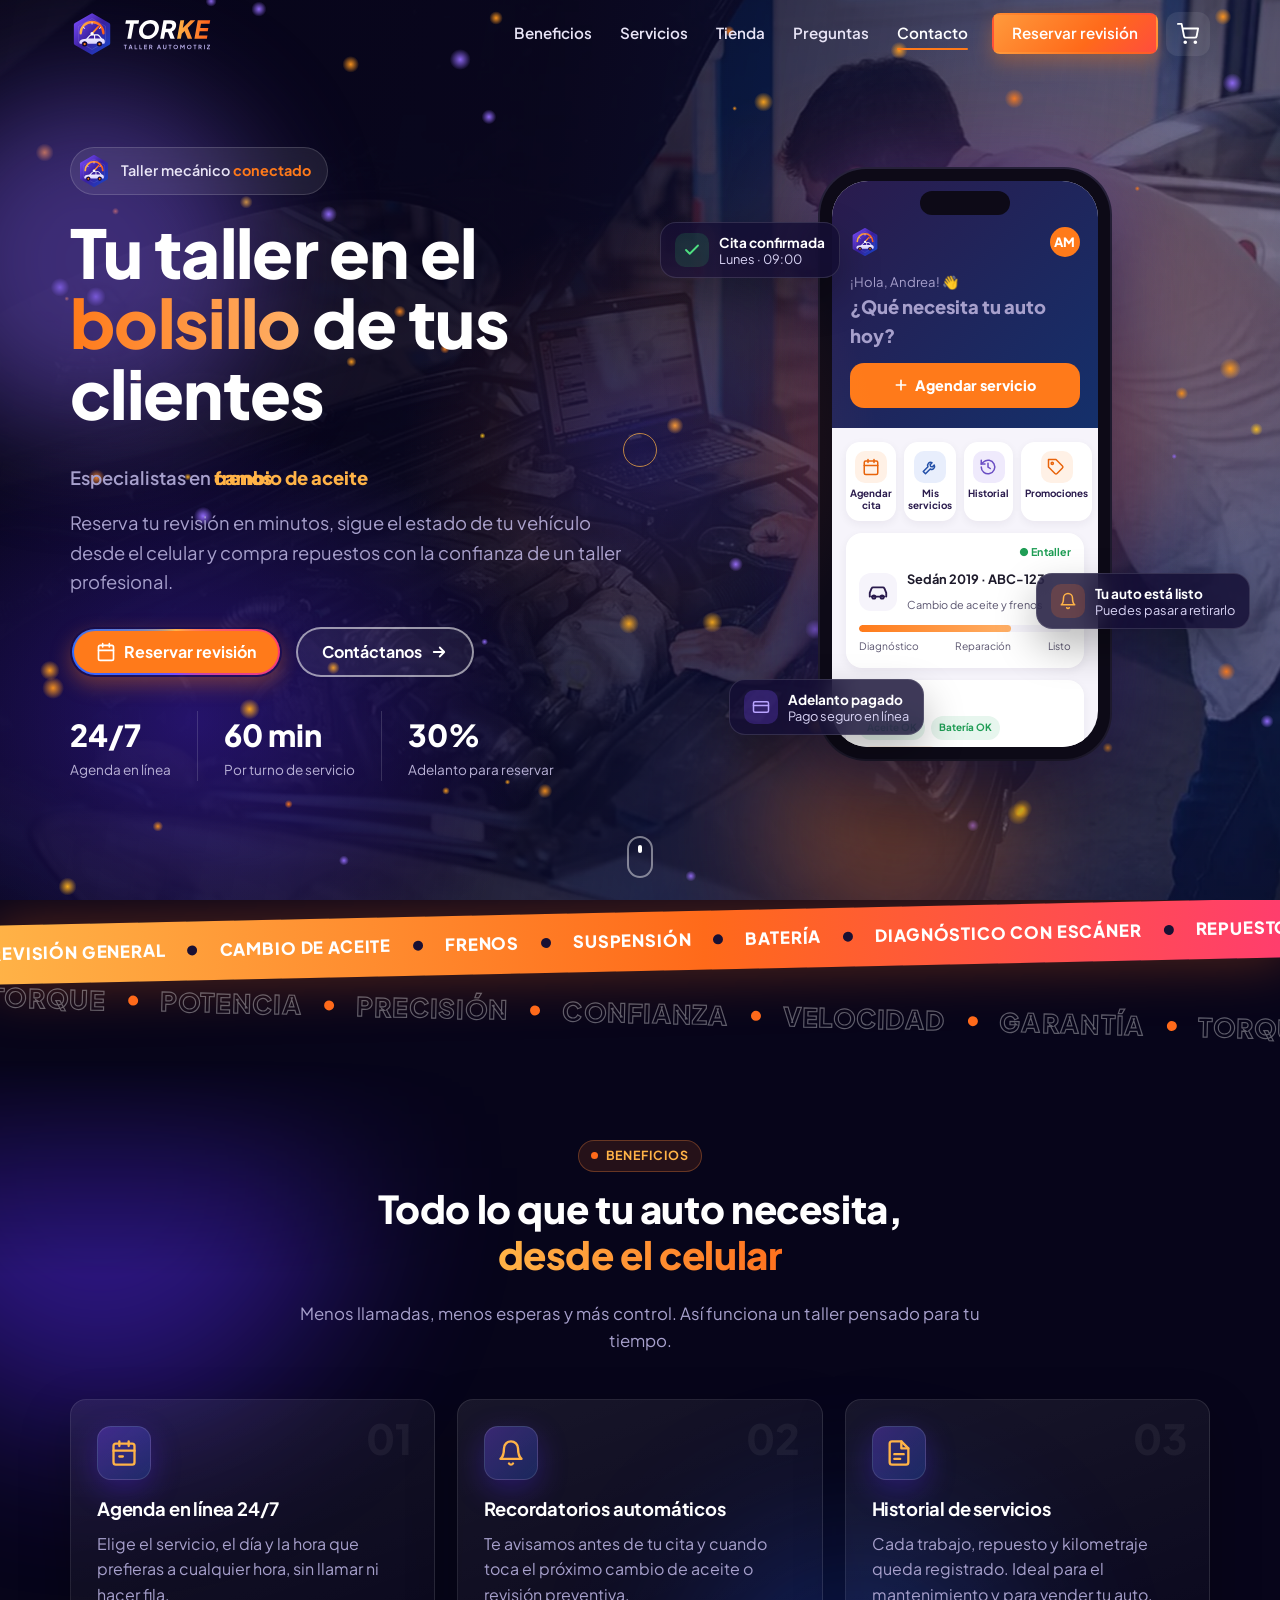
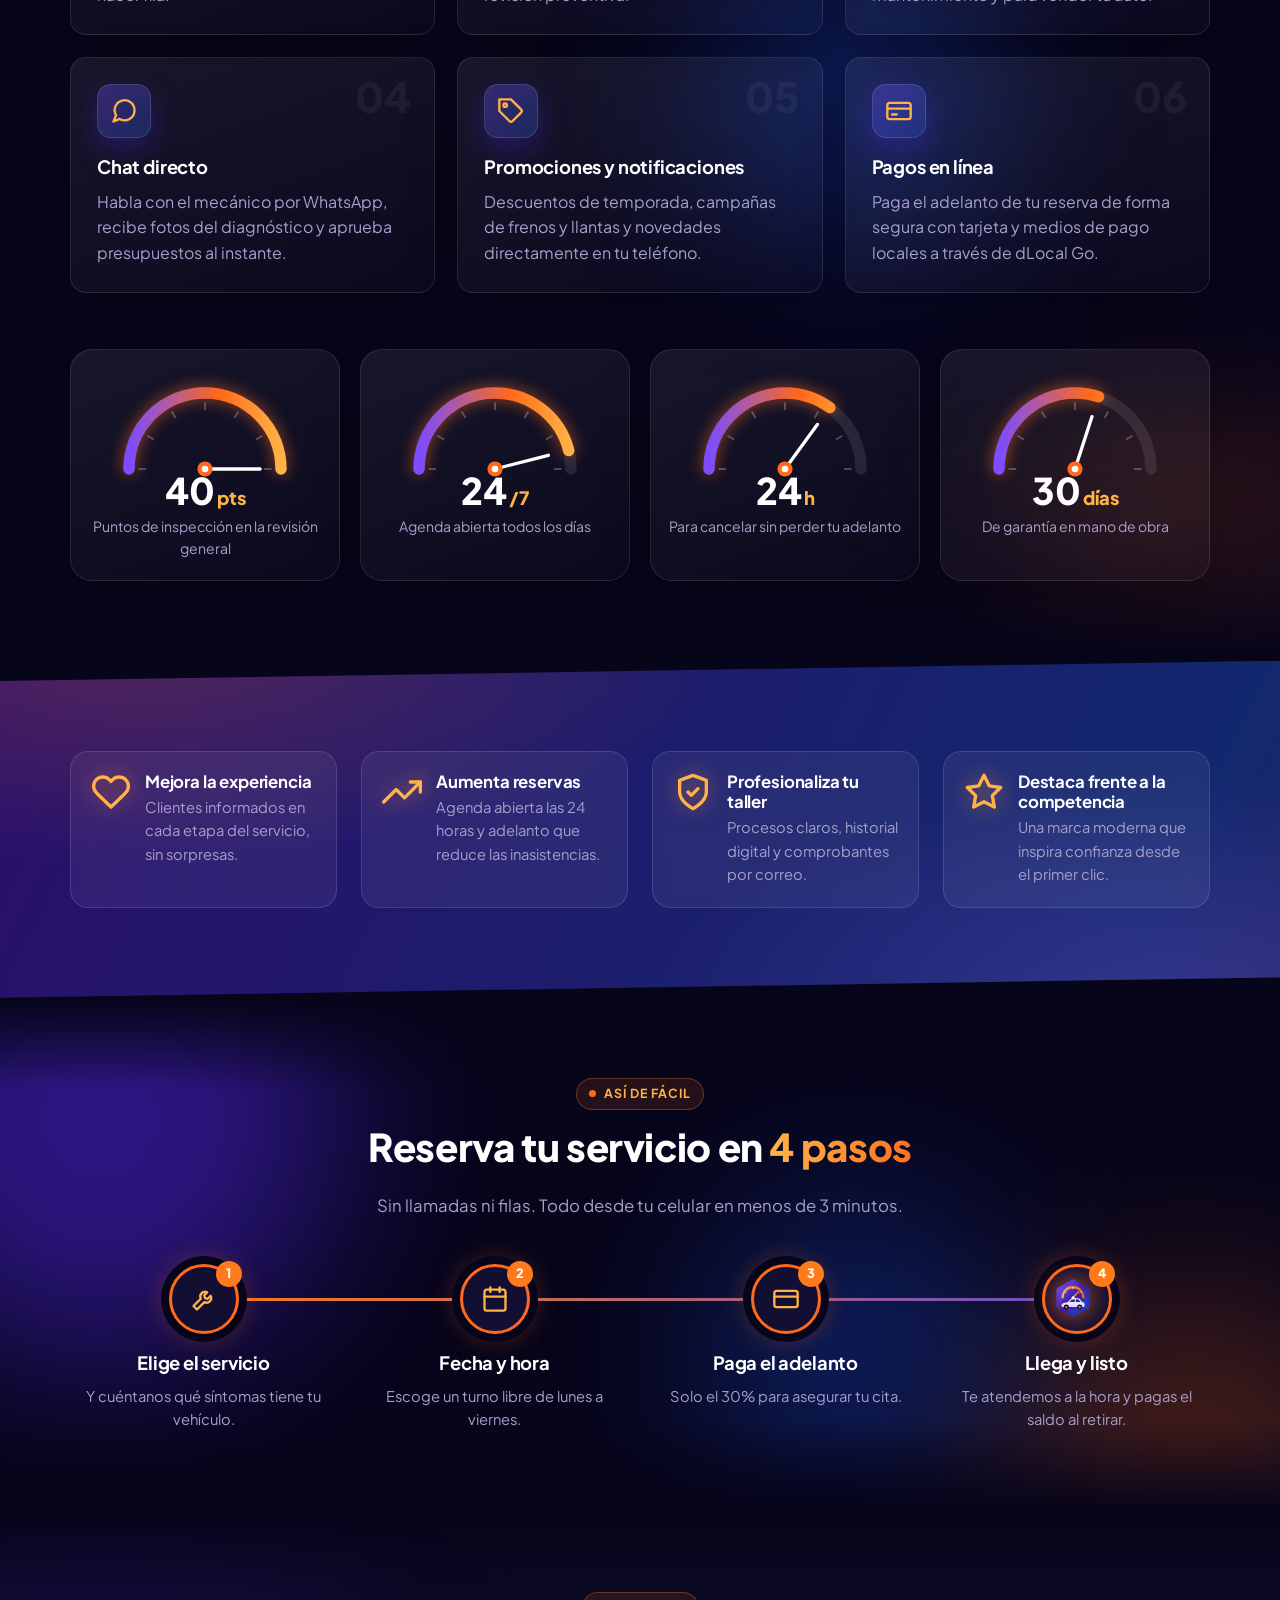
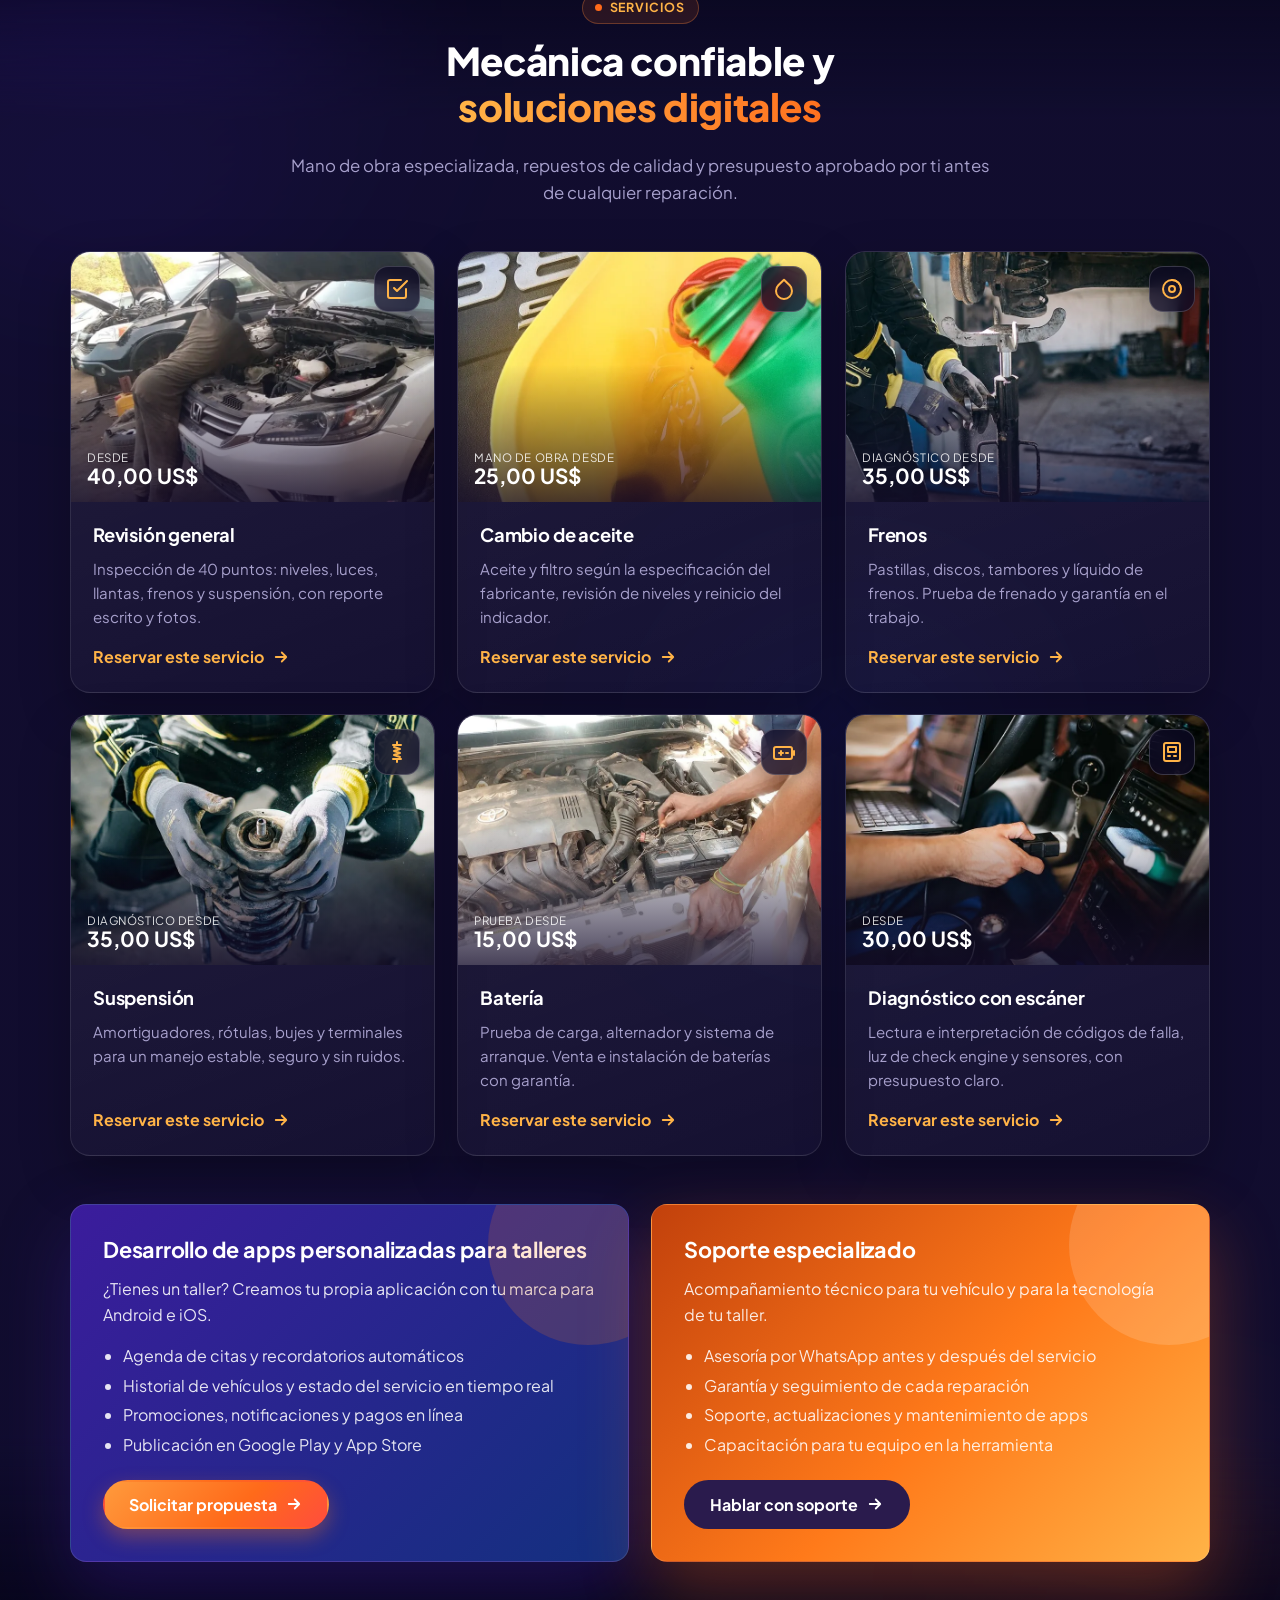
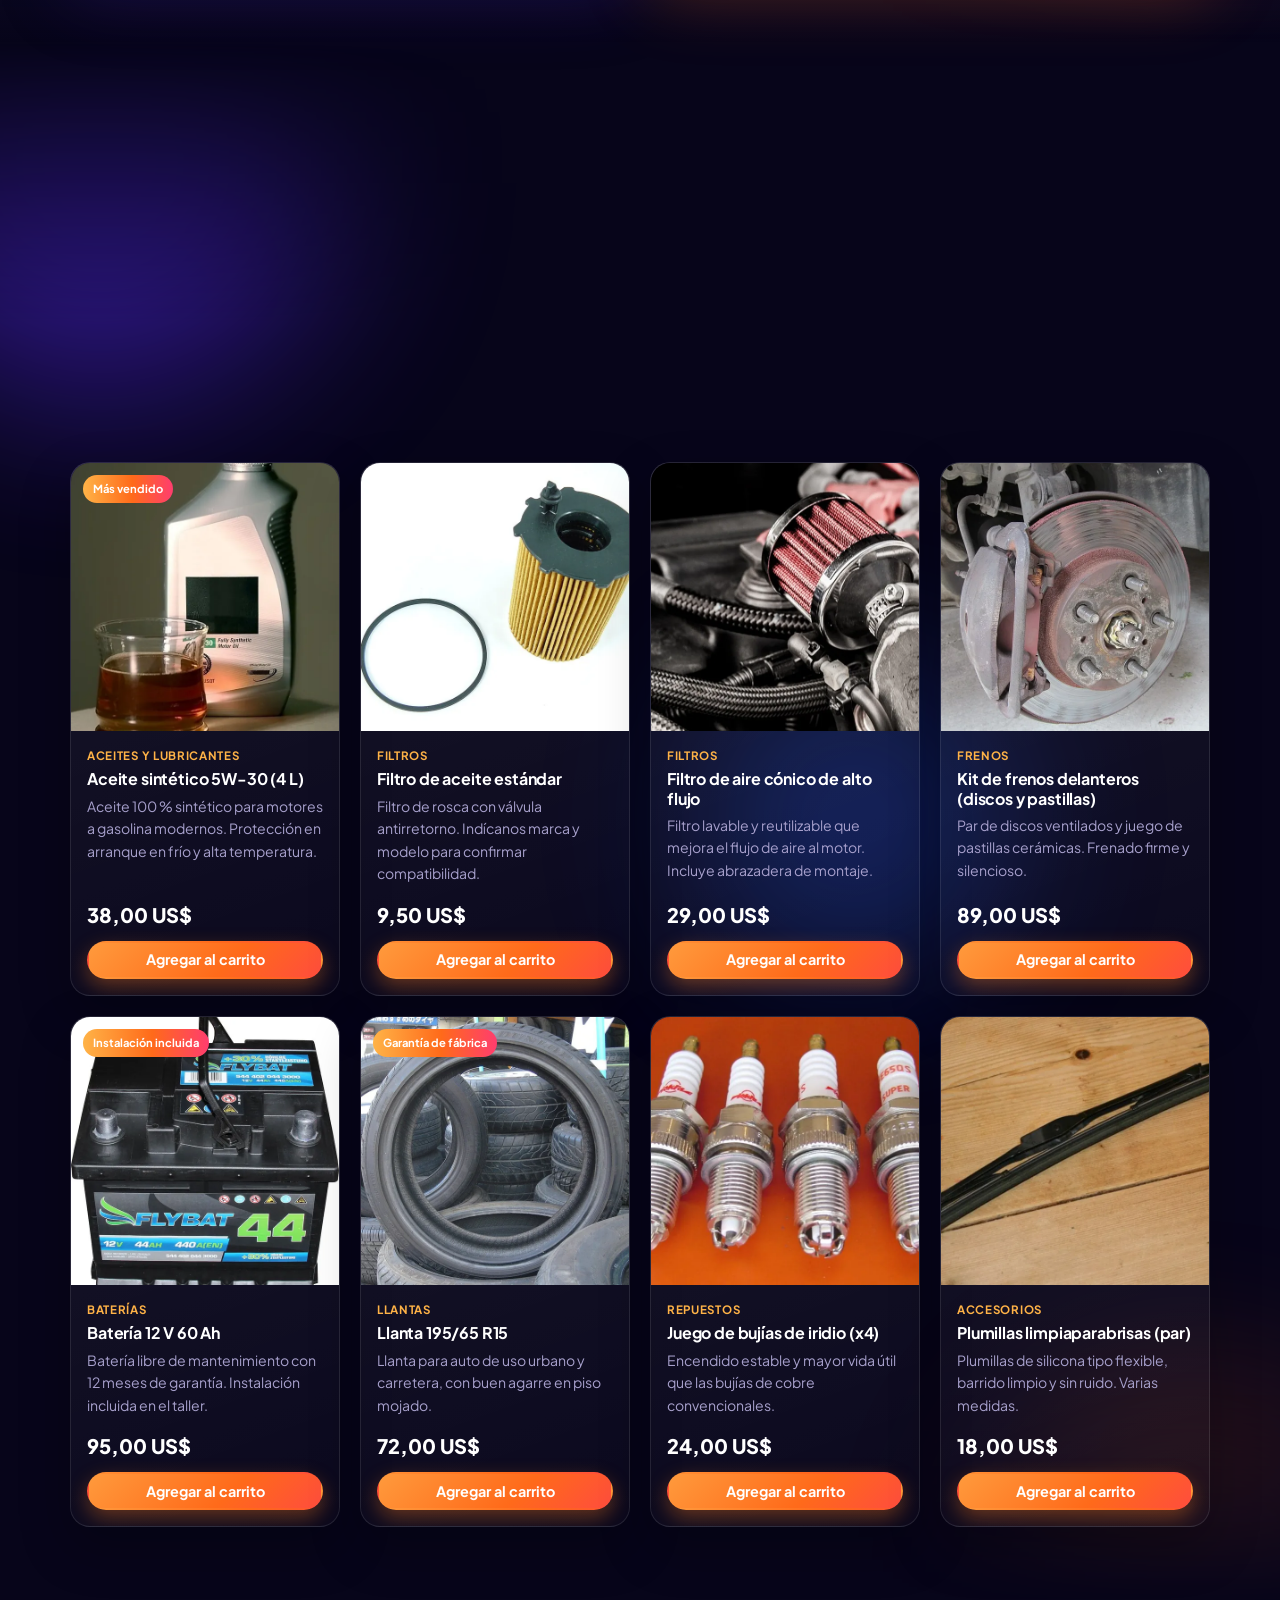
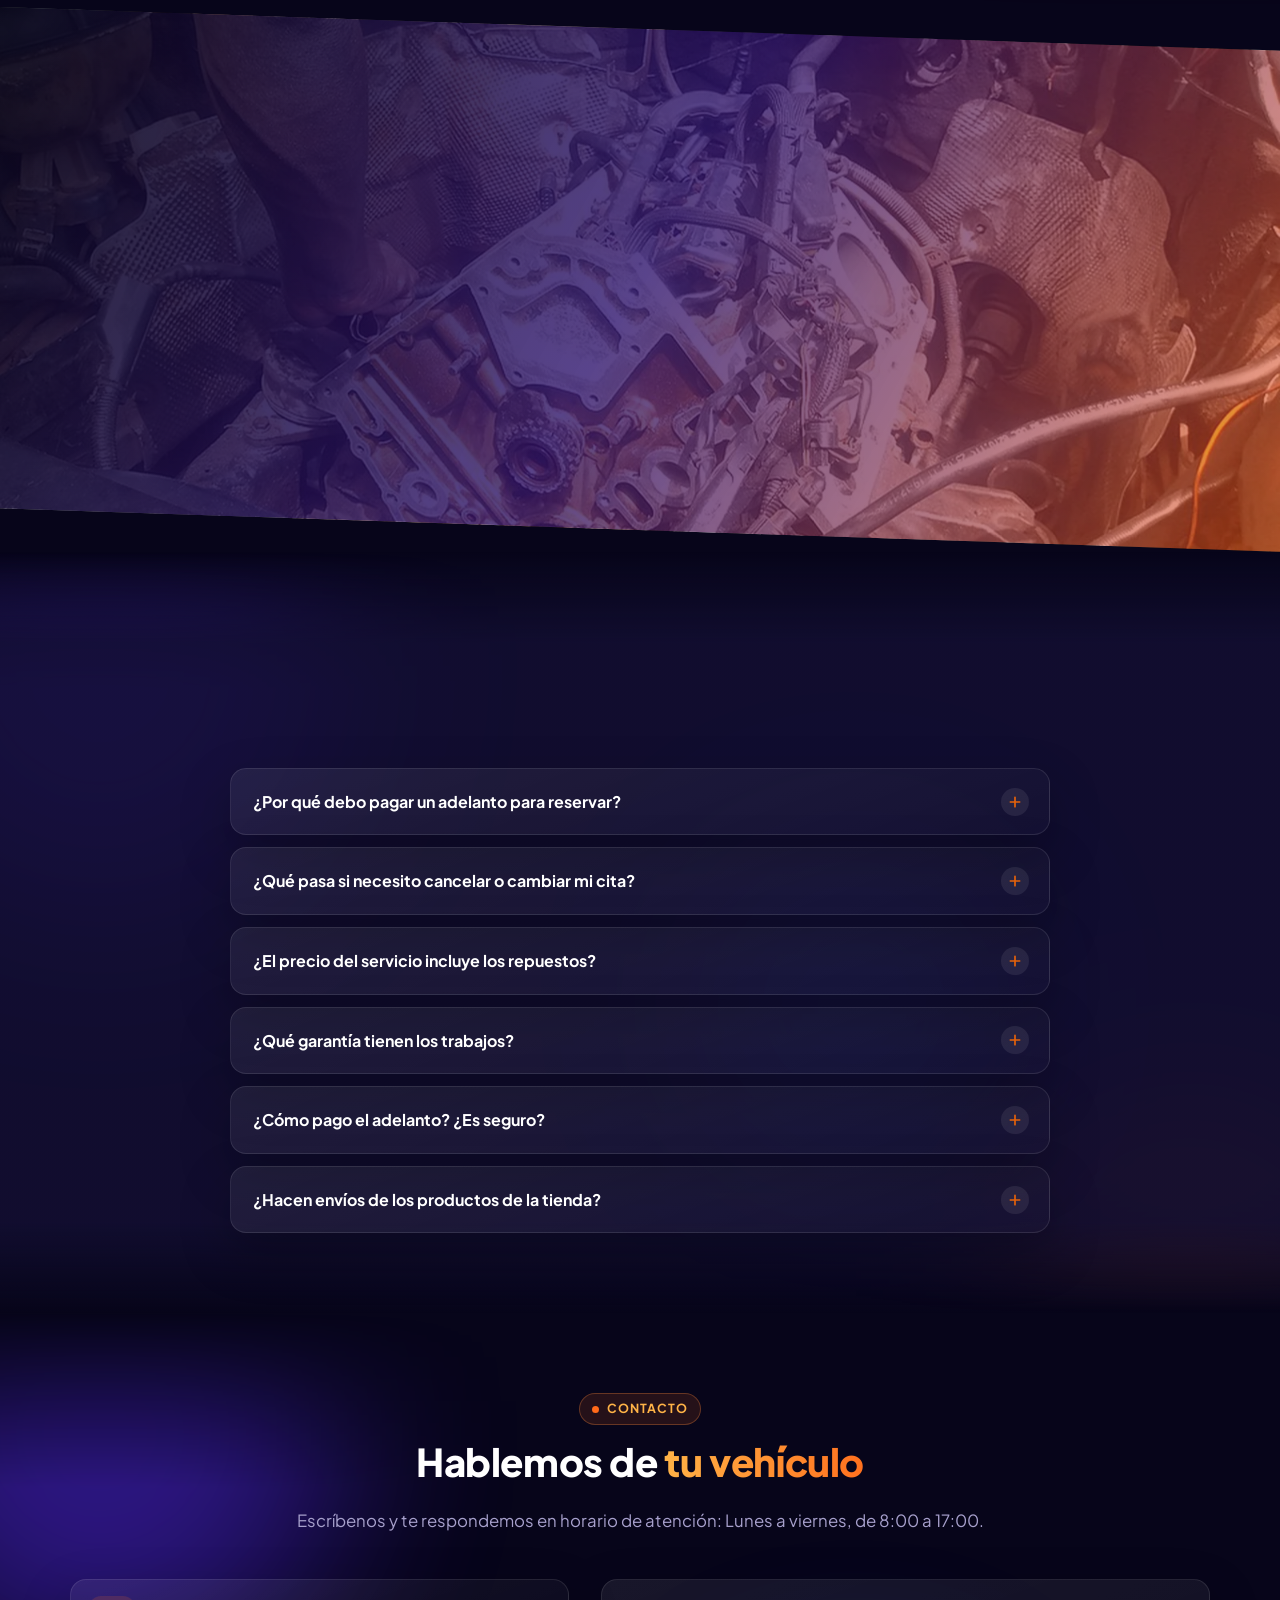
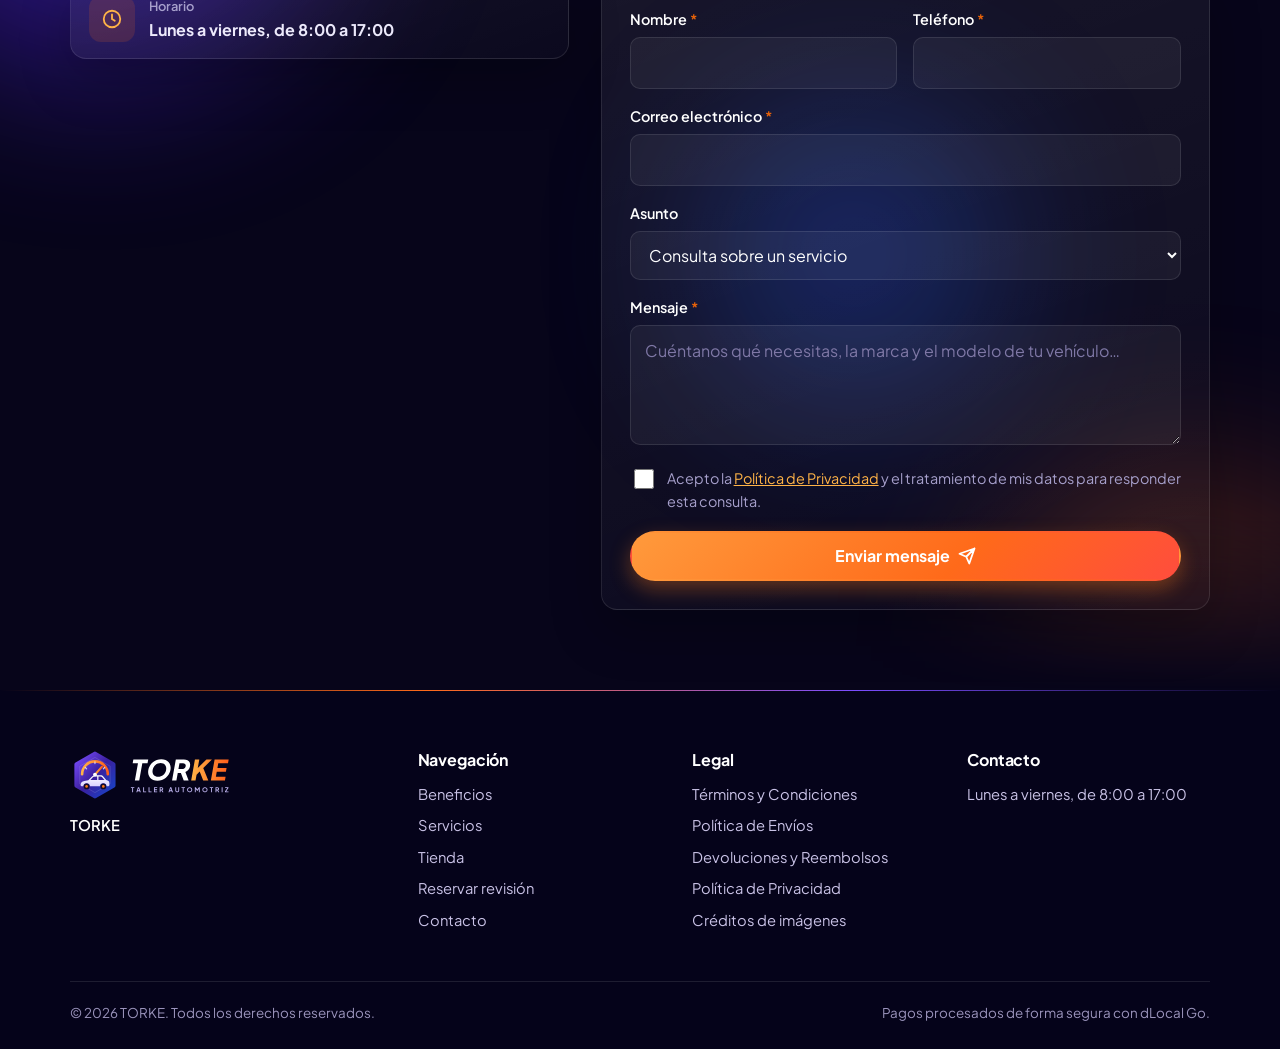
==== index.html @ 9f29725c "Sitio web TORKE: taller automotriz con reservas, tienda y panel admin - Página principal con tema os" ====
<!DOCTYPE html>
<html lang="es">
<head>
  <meta charset="UTF-8">
  <meta name="viewport" content="width=device-width, initial-scale=1">
  <title>TORKE | Taller mecánico con reservas en línea y tienda de repuestos</title>
  <meta name="description" content="Reserva la revisión de tu vehículo en línea, compra repuestos, aceites, filtros, baterías y llantas, y lleva el historial de tu auto en el celular. Apps personalizadas para talleres.">
  <meta name="theme-color" content="#1a1033">
  <meta property="og:title" content="TORKE | Tu taller en el bolsillo de tus clientes">
  <meta property="og:description" content="Agenda en línea 24/7, recordatorios, historial de servicios y tienda de repuestos.">
  <meta property="og:type" content="website">
  <meta property="og:image" content="assets/img/fotos/hero.webp">
  <link rel="icon" type="image/svg+xml" href="assets/img/logo-torke-icono.svg">
  <link rel="apple-touch-icon" href="assets/img/logo-torke-icono.svg">
  <link rel="preconnect" href="https://fonts.googleapis.com">
  <link rel="preconnect" href="https://fonts.gstatic.com" crossorigin>
  <link href="https://fonts.googleapis.com/css2?family=Plus+Jakarta+Sans:wght@400;600;700;800&display=swap" rel="stylesheet">
  <link rel="preload" as="image" href="assets/img/fotos/hero.webp">
  <link rel="stylesheet" href="assets/css/styles.css">
  <script>document.documentElement.classList.add("js");</script>
  <script src="assets/js/config.js"></script>
  <script src="assets/js/common.js" defer></script>
  <script src="assets/js/tienda.js" defer></script>
  <script src="assets/js/inicio.js" defer></script>
  <script src="assets/js/anim.js" defer></script>
</head>
<body class="oscuro">
<!-- Pantalla de entrada animada (solo se ve la primera vez en cada sesión) -->
<div class="intro" id="intro" aria-hidden="true">
  <div class="intro__caja">
    <svg class="intro__tacometro" viewBox="0 0 200 130" aria-hidden="true">
      <defs><linearGradient id="gradIntro" x1="0" x2="1"><stop offset="0" stop-color="#7b4dff"/><stop offset=".55" stop-color="#ff6a1a"/><stop offset="1" stop-color="#ff3d6e"/></linearGradient></defs>
      <path d="M20 100a80 80 0 0 1 160 0" fill="none" stroke="rgba(255,255,255,.1)" stroke-width="12" stroke-linecap="round"/>
      <path class="arco-valor" d="M20 100a80 80 0 0 1 160 0" fill="none" stroke="url(#gradIntro)" stroke-width="12" stroke-linecap="round"/>
      <g class="aguja"><path d="M100 100 100 34" stroke="#fff" stroke-width="4" stroke-linecap="round"/></g>
      <circle cx="100" cy="100" r="9" fill="#ff6a1a"/><circle cx="100" cy="100" r="4" fill="#fff"/>
    </svg>
    <img class="intro__logo" src="assets/img/logo-torke.svg" alt="" width="240" height="64">
    <p class="intro__texto">Encendiendo motores</p>
  </div>
</div>

<a class="skip-link" href="#contenido">Saltar al contenido</a>

<!-- HEADER -->
<header class="header">
  <div class="contenedor header__fila">
    <a class="marca" href="index.html" aria-label="TORKE, ir al inicio">
      <img class="marca__logo" src="assets/img/logo-torke.svg" alt="TORKE" width="144" height="44">
    </a>
    <div class="header__acciones">
      <nav id="nav" class="nav" aria-label="Menú principal">
        <a href="#beneficios">Beneficios</a>
        <a href="#servicios">Servicios</a>
        <a href="#tienda">Tienda</a>
        <a href="#preguntas">Preguntas</a>
        <a href="#contacto">Contacto</a>
        <a class="btn btn--primario" href="reservar.html">Reservar revisión</a>
      </nav>
      <button class="carrito-btn" type="button" data-abrir-carrito aria-label="Abrir carrito">
        <svg viewBox="0 0 24 24" fill="none" stroke="currentColor" stroke-width="2" stroke-linecap="round" stroke-linejoin="round" aria-hidden="true"><circle cx="9" cy="21" r="1"/><circle cx="20" cy="21" r="1"/><path d="M1 1h4l2.7 13.4a2 2 0 0 0 2 1.6h9.7a2 2 0 0 0 2-1.6L23 6H6"/></svg>
        <span class="carrito-btn__n" data-carrito-n hidden>0</span>
      </button>
      <button class="nav-toggle" type="button" aria-controls="nav" aria-expanded="false" aria-label="Abrir menú">
        <svg viewBox="0 0 24 24" fill="none" stroke="currentColor" stroke-width="2" stroke-linecap="round" aria-hidden="true"><path d="M3 6h18M3 12h18M3 18h18"/></svg>
      </button>
    </div>
  </div>
</header>
<!-- /HEADER -->

<main id="contenido">

  <!-- 1. HERO -->
  <section class="hero" aria-labelledby="hero-titulo">
    <div class="hero__fondo"><img src="assets/img/fotos/hero.webp" alt="" width="1600" height="1067" fetchpriority="high"></div>
    <div class="hero__velo"></div>
    <canvas class="chispas" aria-hidden="true"></canvas>
    <div class="hero__suelo" aria-hidden="true"></div>
    <span class="hero__burbuja hero__burbuja--1"></span>
    <span class="hero__burbuja hero__burbuja--2"></span>

    <div class="contenedor hero__grid">
      <div>
        <div class="hero__pill hero__entra" style="--i:-3">
          <img src="assets/img/logo-torke-icono.svg" alt="" width="34" height="34">
          <span>Taller mecánico <b>conectado</b></span>
        </div>
        <h1 id="hero-titulo">
          <span class="palabra" style="--i:0">Tu</span> <span class="palabra" style="--i:1">taller</span> <span class="palabra" style="--i:2">en</span> <span class="palabra" style="--i:3">el</span> <em class="palabra" style="--i:4">bolsillo</em> <span class="palabra" style="--i:5">de</span> <span class="palabra" style="--i:6">tus</span> <span class="palabra" style="--i:7">clientes</span>
        </h1>
        <p class="hero__especialistas hero__entra" style="--i:-1">Especialistas en <span class="hero__rotador" aria-hidden="true"><span class="activo">frenos</span><span>cambio de aceite</span><span>suspensión</span><span>diagnóstico</span><span>baterías</span></span><span class="sr-only">frenos, aceite, suspensión, diagnóstico y baterías</span></p>
        <p class="hero__sub hero__entra" style="--i:0">Reserva tu revisión en minutos, sigue el estado de tu vehículo desde el celular y compra repuestos con la confianza de un taller profesional.</p>
        <div class="hero__botones hero__entra" style="--i:1">
          <a class="btn btn--primario btn--brillo" href="reservar.html" data-magnetico><span class="relleno"></span>
            <svg width="20" height="20" viewBox="0 0 24 24" fill="none" stroke="currentColor" stroke-width="2" stroke-linecap="round" aria-hidden="true"><rect x="3" y="4" width="18" height="18" rx="2"/><path d="M16 2v4M8 2v4M3 10h18"/></svg>
            Reservar revisión
          </a>
          <a class="btn btn--secundario" href="#contacto" data-magnetico>Contáctanos <svg class="flecha" width="18" height="18" viewBox="0 0 24 24" fill="none" stroke="currentColor" stroke-width="2.4" stroke-linecap="round" stroke-linejoin="round" aria-hidden="true"><path d="M5 12h14M13 6l6 6-6 6"/></svg></a>
        </div>
        <ul class="hero__datos hero__entra" style="--i:2">
          <li><strong>24/7</strong><span>Agenda en línea</span></li>
          <li><strong><span data-res="duracionMinutos" data-contar>60</span> min</strong><span>Por turno de servicio</span></li>
          <li><strong><span data-res="porcentajeAdelanto" data-contar>30</span>%</strong><span>Adelanto para reservar</span></li>
        </ul>
      </div>

      <!-- Maqueta de celular hecha 100 % en CSS -->
      <div class="telefono-wrap" aria-hidden="true">
        <div class="chip-flotante chip-flotante--1">
          <i><svg viewBox="0 0 24 24" fill="none" stroke="currentColor" stroke-width="2.5" stroke-linecap="round" stroke-linejoin="round"><path d="M20 6L9 17l-5-5"/></svg></i>
          <div><b>Cita confirmada</b>Lunes · 09:00</div>
        </div>
        <div class="chip-flotante chip-flotante--2">
          <i><svg viewBox="0 0 24 24" fill="none" stroke="currentColor" stroke-width="2" stroke-linecap="round" stroke-linejoin="round"><path d="M18 8a6 6 0 0 0-12 0c0 7-3 9-3 9h18s-3-2-3-9"/><path d="M13.7 21a2 2 0 0 1-3.4 0"/></svg></i>
          <div><b>Tu auto está listo</b>Puedes pasar a retirarlo</div>
        </div>
        <div class="chip-flotante chip-flotante--3">
          <i><svg viewBox="0 0 24 24" fill="none" stroke="currentColor" stroke-width="2" stroke-linecap="round"><rect x="2" y="5" width="20" height="14" rx="2"/><path d="M2 10h20"/></svg></i>
          <div><b>Adelanto pagado</b>Pago seguro en línea</div>
        </div>
        <div class="telefono">
          <div class="telefono__pantalla">
            <div class="telefono__isla"></div>
            <div class="app__top">
              <div class="app__barra">
                <img src="assets/img/logo-torke-icono.svg" alt="" width="30" height="30">
                <span class="app__avatar">AM</span>
              </div>
              <p class="app__hola">¡Hola, Andrea! 👋</p>
              <p class="app__nombre">¿Qué necesita tu auto hoy?</p>
              <div class="app__cta">
                <svg width="16" height="16" viewBox="0 0 24 24" fill="none" stroke="currentColor" stroke-width="2.5" stroke-linecap="round"><path d="M12 5v14M5 12h14"/></svg>
                Agendar servicio
              </div>
            </div>
            <div class="app__cuerpo">
              <div class="app__iconos">
                <div class="app__icono"><i><svg viewBox="0 0 24 24" fill="none" stroke="currentColor" stroke-width="2" stroke-linecap="round"><rect x="3" y="4" width="18" height="18" rx="2"/><path d="M16 2v4M8 2v4M3 10h18"/></svg></i>Agendar cita</div>
                <div class="app__icono"><i><svg viewBox="0 0 24 24" fill="none" stroke="currentColor" stroke-width="2" stroke-linecap="round" stroke-linejoin="round"><path d="M14.7 6.3a4 4 0 0 0-5.4 5.4L3 18l3 3 6.3-6.3a4 4 0 0 0 5.4-5.4l-2.5 2.5-2.4-.6-.6-2.4z"/></svg></i>Mis servicios</div>
                <div class="app__icono"><i><svg viewBox="0 0 24 24" fill="none" stroke="currentColor" stroke-width="2" stroke-linecap="round"><path d="M3 12a9 9 0 1 0 3-6.7L3 8"/><path d="M3 3v5h5M12 7v5l3 2"/></svg></i>Historial</div>
                <div class="app__icono"><i><svg viewBox="0 0 24 24" fill="none" stroke="currentColor" stroke-width="2" stroke-linecap="round" stroke-linejoin="round"><path d="M20.6 13.4l-7.2 7.2a2 2 0 0 1-2.8 0L2 12V2h10l8.6 8.6a2 2 0 0 1 0 2.8z"/><circle cx="7" cy="7" r="1.5"/></svg></i>Promociones</div>
              </div>
              <div class="app__tarjeta">
                <h4>Estado del vehículo <small>● En taller</small></h4>
                <div class="app__vehiculo">
                  <i><svg viewBox="0 0 24 24" fill="none" stroke="currentColor" stroke-width="2" stroke-linecap="round" stroke-linejoin="round"><path d="M5 17h14M3 17v-4l2-5a2 2 0 0 1 2-1h10a2 2 0 0 1 2 1l2 5v4"/><circle cx="7.5" cy="17.5" r="1.8"/><circle cx="16.5" cy="17.5" r="1.8"/></svg></i>
                  <div><b>Sedán 2019 · ABC-123</b><span>Cambio de aceite y frenos</span></div>
                </div>
                <div class="app__progreso"><span></span></div>
                <div class="app__estado"><span>Diagnóstico</span><span>Reparación</span><span>Listo</span></div>
              </div>
              <div class="app__tarjeta">
                <h4>Revisión rápida</h4>
                <div class="app__chips"><span>Aceite OK</span><span>Batería OK</span><span class="alerta">Pastillas 20%</span></div>
              </div>
              <div class="app__promo"><b>10% en tu próxima alineación</b>Válido al reservar desde la app</div>
            </div>
          </div>
        </div>
      </div>
    </div>
    <a class="scroll-indicador" href="#beneficios" aria-label="Ir a beneficios"></a>
  </section>

  <!-- Cintas animadas -->
  <div class="cintas" aria-hidden="true">
  <div class="cinta">
    <div class="cinta__pista">
      <span>Revisión general</span><span>Cambio de aceite</span><span>Frenos</span><span>Suspensión</span><span>Batería</span><span>Diagnóstico con escáner</span><span>Repuestos</span><span>Apps para talleres</span>
      <span>Revisión general</span><span>Cambio de aceite</span><span>Frenos</span><span>Suspensión</span><span>Batería</span><span>Diagnóstico con escáner</span><span>Repuestos</span><span>Apps para talleres</span>
    </div>
  </div>
    <div class="cinta cinta--2"><div class="cinta__pista">
      <span>Torque</span><span>Potencia</span><span>Precisión</span><span>Confianza</span><span>Velocidad</span><span>Garantía</span>
      <span>Torque</span><span>Potencia</span><span>Precisión</span><span>Confianza</span><span>Velocidad</span><span>Garantía</span>
    </div></div>
  </div>

  <!-- 2. BENEFICIOS -->
  <section id="beneficios" class="seccion" aria-labelledby="beneficios-titulo">
    <div class="aurora" aria-hidden="true"><span></span><span></span><span></span></div>
    <div class="contenedor">
      <div class="seccion__cabecera" data-anim="arriba">
        <span class="etiqueta">Beneficios</span>
        <h2 id="beneficios-titulo" class="titulo-anim">Todo lo que tu auto necesita, <span class="grad">desde el celular</span></h2>
        <p>Menos llamadas, menos esperas y más control. Así funciona un taller pensado para tu tiempo.</p>
      </div>
      <div class="grid grid--3">
        <article class="tarjeta foco" data-anim="arriba" style="--d:0">
          <span class="tarjeta__num" aria-hidden="true">01</span>
          <div class="icono"><svg viewBox="0 0 24 24" fill="none" stroke="currentColor" stroke-width="2" stroke-linecap="round" aria-hidden="true"><rect x="3" y="4" width="18" height="18" rx="2"/><path d="M16 2v4M8 2v4M3 10h18M8 15h3"/></svg></div>
          <h3>Agenda en línea 24/7</h3>
          <p>Elige el servicio, el día y la hora que prefieras a cualquier hora, sin llamar ni hacer fila.</p>
        </article>
        <article class="tarjeta foco" data-anim="arriba" style="--d:1">
          <span class="tarjeta__num" aria-hidden="true">02</span>
          <div class="icono"><svg viewBox="0 0 24 24" fill="none" stroke="currentColor" stroke-width="2" stroke-linecap="round" stroke-linejoin="round" aria-hidden="true"><path d="M18 8a6 6 0 0 0-12 0c0 7-3 9-3 9h18s-3-2-3-9"/><path d="M13.7 21a2 2 0 0 1-3.4 0"/></svg></div>
          <h3>Recordatorios automáticos</h3>
          <p>Te avisamos antes de tu cita y cuando toca el próximo cambio de aceite o revisión preventiva.</p>
        </article>
        <article class="tarjeta foco" data-anim="arriba" style="--d:2">
          <span class="tarjeta__num" aria-hidden="true">03</span>
          <div class="icono"><svg viewBox="0 0 24 24" fill="none" stroke="currentColor" stroke-width="2" stroke-linecap="round" stroke-linejoin="round" aria-hidden="true"><path d="M14 2H6a2 2 0 0 0-2 2v16a2 2 0 0 0 2 2h12a2 2 0 0 0 2-2V8z"/><path d="M14 2v6h6M8 13h8M8 17h5"/></svg></div>
          <h3>Historial de servicios</h3>
          <p>Cada trabajo, repuesto y kilometraje queda registrado. Ideal para el mantenimiento y para vender tu auto.</p>
        </article>
        <article class="tarjeta foco" data-anim="arriba" style="--d:0">
          <span class="tarjeta__num" aria-hidden="true">04</span>
          <div class="icono"><svg viewBox="0 0 24 24" fill="none" stroke="currentColor" stroke-width="2" stroke-linecap="round" stroke-linejoin="round" aria-hidden="true"><path d="M21 11.5a8.4 8.4 0 0 1-12.6 7.3L3 21l2.2-5.4A8.5 8.5 0 1 1 21 11.5z"/></svg></div>
          <h3>Chat directo</h3>
          <p>Habla con el mecánico por WhatsApp, recibe fotos del diagnóstico y aprueba presupuestos al instante.</p>
        </article>
        <article class="tarjeta foco" data-anim="arriba" style="--d:1">
          <span class="tarjeta__num" aria-hidden="true">05</span>
          <div class="icono"><svg viewBox="0 0 24 24" fill="none" stroke="currentColor" stroke-width="2" stroke-linecap="round" stroke-linejoin="round" aria-hidden="true"><path d="M20.6 13.4l-7.2 7.2a2 2 0 0 1-2.8 0L2 12V2h10l8.6 8.6a2 2 0 0 1 0 2.8z"/><circle cx="7" cy="7" r="1.5"/></svg></div>
          <h3>Promociones y notificaciones</h3>
          <p>Descuentos de temporada, campañas de frenos y llantas y novedades directamente en tu teléfono.</p>
        </article>
        <article class="tarjeta foco" data-anim="arriba" style="--d:2">
          <span class="tarjeta__num" aria-hidden="true">06</span>
          <div class="icono"><svg viewBox="0 0 24 24" fill="none" stroke="currentColor" stroke-width="2" stroke-linecap="round" aria-hidden="true"><rect x="2" y="5" width="20" height="14" rx="2"/><path d="M2 10h20M6 15h4"/></svg></div>
          <h3>Pagos en línea</h3>
          <p>Paga el adelanto de tu reserva de forma segura con tarjeta y medios de pago locales a través de dLocal Go.</p>
        </article>
      </div>

      <svg width="0" height="0" style="position:absolute" aria-hidden="true"><defs><linearGradient id="gradMedidor" x1="0" x2="1"><stop offset="0" stop-color="#7b4dff"/><stop offset=".6" stop-color="#ff6a1a"/><stop offset="1" stop-color="#ffb347"/></linearGradient></defs></svg>
      <div class="medidores">
        <div class="medidor foco" style="--p:1;--d:0">
          <svg viewBox="0 0 200 112" aria-hidden="true">
            <path class="pista" d="M20 100a80 80 0 0 1 160 0"/>
            <path class="valor" d="M20 100a80 80 0 0 1 160 0"/>
            <g class="marcas"><line x1="30.0" y1="100.0" x2="38.0" y2="100.0"/><line x1="39.4" y1="65.0" x2="46.3" y2="69.0"/><line x1="65.0" y1="39.4" x2="69.0" y2="46.3"/><line x1="100.0" y1="30.0" x2="100.0" y2="38.0"/><line x1="135.0" y1="39.4" x2="131.0" y2="46.3"/><line x1="160.6" y1="65.0" x2="153.7" y2="69.0"/><line x1="170.0" y1="100.0" x2="162.0" y2="100.0"/></g>
            <g class="aguja"><path d="M100 100 100 42" stroke="#fff" stroke-width="3.5" stroke-linecap="round"/></g>
            <circle cx="100" cy="100" r="8" fill="#ff6a1a"/><circle cx="100" cy="100" r="3.5" fill="#fff"/>
          </svg>
          <strong><span data-contar="40">40</span><small>pts</small></strong>
          <span>Puntos de inspección en la revisión general</span>
        </div>
        <div class="medidor foco" style="--p:0.92;--d:1">
          <svg viewBox="0 0 200 112" aria-hidden="true">
            <path class="pista" d="M20 100a80 80 0 0 1 160 0"/>
            <path class="valor" d="M20 100a80 80 0 0 1 160 0"/>
            <g class="marcas"><line x1="30.0" y1="100.0" x2="38.0" y2="100.0"/><line x1="39.4" y1="65.0" x2="46.3" y2="69.0"/><line x1="65.0" y1="39.4" x2="69.0" y2="46.3"/><line x1="100.0" y1="30.0" x2="100.0" y2="38.0"/><line x1="135.0" y1="39.4" x2="131.0" y2="46.3"/><line x1="160.6" y1="65.0" x2="153.7" y2="69.0"/><line x1="170.0" y1="100.0" x2="162.0" y2="100.0"/></g>
            <g class="aguja"><path d="M100 100 100 42" stroke="#fff" stroke-width="3.5" stroke-linecap="round"/></g>
            <circle cx="100" cy="100" r="8" fill="#ff6a1a"/><circle cx="100" cy="100" r="3.5" fill="#fff"/>
          </svg>
          <strong><span data-contar="24">24</span><small>/7</small></strong>
          <span>Agenda abierta todos los días</span>
        </div>
        <div class="medidor foco" style="--p:0.7;--d:2">
          <svg viewBox="0 0 200 112" aria-hidden="true">
            <path class="pista" d="M20 100a80 80 0 0 1 160 0"/>
            <path class="valor" d="M20 100a80 80 0 0 1 160 0"/>
            <g class="marcas"><line x1="30.0" y1="100.0" x2="38.0" y2="100.0"/><line x1="39.4" y1="65.0" x2="46.3" y2="69.0"/><line x1="65.0" y1="39.4" x2="69.0" y2="46.3"/><line x1="100.0" y1="30.0" x2="100.0" y2="38.0"/><line x1="135.0" y1="39.4" x2="131.0" y2="46.3"/><line x1="160.6" y1="65.0" x2="153.7" y2="69.0"/><line x1="170.0" y1="100.0" x2="162.0" y2="100.0"/></g>
            <g class="aguja"><path d="M100 100 100 42" stroke="#fff" stroke-width="3.5" stroke-linecap="round"/></g>
            <circle cx="100" cy="100" r="8" fill="#ff6a1a"/><circle cx="100" cy="100" r="3.5" fill="#fff"/>
          </svg>
          <strong><span data-res="horasCancelacion" data-contar>24</span><small>h</small></strong>
          <span>Para cancelar sin perder tu adelanto</span>
        </div>
        <div class="medidor foco" style="--p:0.6;--d:3">
          <svg viewBox="0 0 200 112" aria-hidden="true">
            <path class="pista" d="M20 100a80 80 0 0 1 160 0"/>
            <path class="valor" d="M20 100a80 80 0 0 1 160 0"/>
            <g class="marcas"><line x1="30.0" y1="100.0" x2="38.0" y2="100.0"/><line x1="39.4" y1="65.0" x2="46.3" y2="69.0"/><line x1="65.0" y1="39.4" x2="69.0" y2="46.3"/><line x1="100.0" y1="30.0" x2="100.0" y2="38.0"/><line x1="135.0" y1="39.4" x2="131.0" y2="46.3"/><line x1="160.6" y1="65.0" x2="153.7" y2="69.0"/><line x1="170.0" y1="100.0" x2="162.0" y2="100.0"/></g>
            <g class="aguja"><path d="M100 100 100 42" stroke="#fff" stroke-width="3.5" stroke-linecap="round"/></g>
            <circle cx="100" cy="100" r="8" fill="#ff6a1a"/><circle cx="100" cy="100" r="3.5" fill="#fff"/>
          </svg>
          <strong><span data-contar="30">30</span><small>días</small></strong>
          <span>De garantía en mano de obra</span>
        </div>
      </div>
    </div>
  </section>

  <!-- 3. BANDA DE CONFIANZA -->
  <section class="banda" aria-label="Por qué elegirnos">
    <div class="contenedor banda__grid">
      <div class="banda__item" data-anim="arriba" style="--d:0">
        <svg viewBox="0 0 24 24" fill="none" stroke="currentColor" stroke-width="2" stroke-linecap="round" stroke-linejoin="round" aria-hidden="true"><path d="M20.8 4.6a5.5 5.5 0 0 0-7.8 0L12 5.7l-1-1.1a5.5 5.5 0 0 0-7.8 7.8l1 1.1L12 21l7.8-7.5 1-1.1a5.5 5.5 0 0 0 0-7.8z"/></svg>
        <div><h3>Mejora la experiencia</h3><p>Clientes informados en cada etapa del servicio, sin sorpresas.</p></div>
      </div>
      <div class="banda__item" data-anim="arriba" style="--d:1">
        <svg viewBox="0 0 24 24" fill="none" stroke="currentColor" stroke-width="2" stroke-linecap="round" stroke-linejoin="round" aria-hidden="true"><path d="M23 6l-9.5 9.5-5-5L1 18"/><path d="M17 6h6v6"/></svg>
        <div><h3>Aumenta reservas</h3><p>Agenda abierta las 24 horas y adelanto que reduce las inasistencias.</p></div>
      </div>
      <div class="banda__item" data-anim="arriba" style="--d:2">
        <svg viewBox="0 0 24 24" fill="none" stroke="currentColor" stroke-width="2" stroke-linecap="round" stroke-linejoin="round" aria-hidden="true"><path d="M12 22s8-4 8-10V5l-8-3-8 3v7c0 6 8 10 8 10z"/><path d="M9 12l2 2 4-4"/></svg>
        <div><h3>Profesionaliza tu taller</h3><p>Procesos claros, historial digital y comprobantes por correo.</p></div>
      </div>
      <div class="banda__item" data-anim="arriba" style="--d:3">
        <svg viewBox="0 0 24 24" fill="none" stroke="currentColor" stroke-width="2" stroke-linecap="round" stroke-linejoin="round" aria-hidden="true"><path d="M12 2l3.1 6.3 6.9 1-5 4.9 1.2 6.8L12 17.8 5.8 21l1.2-6.8-5-4.9 6.9-1z"/></svg>
        <div><h3>Destaca frente a la competencia</h3><p>Una marca moderna que inspira confianza desde el primer clic.</p></div>
      </div>
    </div>
  </section>

  <!-- CÓMO FUNCIONA -->
  <section class="seccion" aria-labelledby="proceso-titulo">
    <div class="aurora" aria-hidden="true"><span></span><span></span><span></span></div>
    <div class="contenedor">
      <div class="seccion__cabecera" data-anim="arriba">
        <span class="etiqueta">Así de fácil</span>
        <h2 id="proceso-titulo" class="titulo-anim">Reserva tu servicio en <span class="grad">4 pasos</span></h2>
        <p>Sin llamadas ni filas. Todo desde tu celular en menos de 3 minutos.</p>
      </div>
      <div class="pasos-proceso">
        <span class="pasos-proceso__linea" aria-hidden="true"></span>
        <img class="pasos-proceso__auto" src="assets/img/logo-torke-icono.svg" alt="" width="44" height="44" aria-hidden="true">
        <div class="proceso" data-anim="arriba" style="--d:0">
          <div class="proceso__circulo"><svg viewBox="0 0 24 24" fill="none" stroke="currentColor" stroke-width="2" stroke-linecap="round" stroke-linejoin="round" aria-hidden="true"><path d="M14.7 6.3a4 4 0 0 0-5.4 5.4L3 18l3 3 6.3-6.3a4 4 0 0 0 5.4-5.4l-2.5 2.5-2.4-.6-.6-2.4z"/></svg></div>
          <div><h3>Elige el servicio</h3><p>Y cuéntanos qué síntomas tiene tu vehículo.</p></div>
        </div>
        <div class="proceso" data-anim="arriba" style="--d:2">
          <div class="proceso__circulo"><svg viewBox="0 0 24 24" fill="none" stroke="currentColor" stroke-width="2" stroke-linecap="round" aria-hidden="true"><rect x="3" y="4" width="18" height="18" rx="2"/><path d="M16 2v4M8 2v4M3 10h18"/></svg></div>
          <div><h3>Fecha y hora</h3><p>Escoge un turno libre de lunes a viernes.</p></div>
        </div>
        <div class="proceso" data-anim="arriba" style="--d:4">
          <div class="proceso__circulo"><svg viewBox="0 0 24 24" fill="none" stroke="currentColor" stroke-width="2" stroke-linecap="round" aria-hidden="true"><rect x="2" y="5" width="20" height="14" rx="2"/><path d="M2 10h20"/></svg></div>
          <div><h3>Paga el adelanto</h3><p>Solo el <span data-res="porcentajeAdelanto">30</span>% para asegurar tu cita.</p></div>
        </div>
        <div class="proceso" data-anim="arriba" style="--d:6">
          <div class="proceso__circulo"><svg viewBox="0 0 24 24" fill="none" stroke="currentColor" stroke-width="2" stroke-linecap="round" stroke-linejoin="round" aria-hidden="true"><path d="M5 17h14M3 17v-4l2-5a2 2 0 0 1 2-1h10a2 2 0 0 1 2 1l2 5v4"/><circle cx="7.5" cy="17.5" r="1.8"/><circle cx="16.5" cy="17.5" r="1.8"/></svg></div>
          <div><h3>Llega y listo</h3><p>Te atendemos a la hora y pagas el saldo al retirar.</p></div>
        </div>
      </div>
    </div>
  </section>

  <!-- 4. SERVICIOS -->
  <section id="servicios" class="seccion seccion--alt" aria-labelledby="servicios-titulo">
    <div class="aurora" aria-hidden="true"><span></span><span></span><span></span></div>
    <div class="contenedor">
      <div class="seccion__cabecera" data-anim="arriba">
        <span class="etiqueta">Servicios</span>
        <h2 id="servicios-titulo" class="titulo-anim">Mecánica confiable y <span class="grad">soluciones digitales</span></h2>
        <p>Mano de obra especializada, repuestos de calidad y presupuesto aprobado por ti antes de cualquier reparación.</p>
      </div>
      <div class="grid grid--3" id="lista-servicios">
        <article class="servicio-card foco" data-tilt data-servicio="revision" data-anim="arriba" style="--d:0">
          <div class="servicio-card__img">
            <img src="assets/img/fotos/revision.webp" alt="Mecánico revisando el motor de un auto con el capó abierto" loading="lazy" width="800" height="560">
            <span class="servicio-card__icono"><svg viewBox="0 0 24 24" fill="none" stroke="currentColor" stroke-width="2" stroke-linecap="round" stroke-linejoin="round" aria-hidden="true"><path d="M9 11l3 3L22 4"/><path d="M21 12v7a2 2 0 0 1-2 2H5a2 2 0 0 1-2-2V5a2 2 0 0 1 2-2h11"/></svg></span>
            <span class="servicio-card__precio"><small>Desde</small><strong data-precio>—</strong></span>
          </div>
          <div class="servicio-card__cuerpo">
            <h3>Revisión general</h3>
            <p>Inspección de 40 puntos: niveles, luces, llantas, frenos y suspensión, con reporte escrito y fotos.</p>
            <a class="enlace-flecha" href="reservar.html?servicio=revision">Reservar este servicio <svg viewBox="0 0 24 24" fill="none" stroke="currentColor" stroke-width="2.4" stroke-linecap="round" stroke-linejoin="round" aria-hidden="true"><path d="M5 12h14M13 6l6 6-6 6"/></svg></a>
          </div>
        </article>
        <article class="servicio-card foco" data-tilt data-servicio="aceite" data-anim="arriba" style="--d:1">
          <div class="servicio-card__img">
            <img src="assets/img/fotos/aceite.webp" alt="Aceite de motor vertido con embudo" loading="lazy" width="800" height="560">
            <span class="servicio-card__icono"><svg viewBox="0 0 24 24" fill="none" stroke="currentColor" stroke-width="2" stroke-linecap="round" stroke-linejoin="round" aria-hidden="true"><path d="M12 2.7l5.7 5.6a8 8 0 1 1-11.4 0z"/></svg></span>
            <span class="servicio-card__precio"><small>Mano de obra desde</small><strong data-precio>—</strong></span>
          </div>
          <div class="servicio-card__cuerpo">
            <h3>Cambio de aceite</h3>
            <p>Aceite y filtro según la especificación del fabricante, revisión de niveles y reinicio del indicador.</p>
            <a class="enlace-flecha" href="reservar.html?servicio=aceite">Reservar este servicio <svg viewBox="0 0 24 24" fill="none" stroke="currentColor" stroke-width="2.4" stroke-linecap="round" stroke-linejoin="round" aria-hidden="true"><path d="M5 12h14M13 6l6 6-6 6"/></svg></a>
          </div>
        </article>
        <article class="servicio-card foco" data-tilt data-servicio="frenos" data-anim="arriba" style="--d:2">
          <div class="servicio-card__img">
            <img src="assets/img/fotos/frenos.webp" alt="Mecánico trabajando debajo de un vehículo en elevador" loading="lazy" width="800" height="560">
            <span class="servicio-card__icono"><svg viewBox="0 0 24 24" fill="none" stroke="currentColor" stroke-width="2" stroke-linecap="round" aria-hidden="true"><circle cx="12" cy="12" r="9"/><circle cx="12" cy="12" r="3"/><path d="M12 3a9 9 0 0 1 9 9"/></svg></span>
            <span class="servicio-card__precio"><small>Diagnóstico desde</small><strong data-precio>—</strong></span>
          </div>
          <div class="servicio-card__cuerpo">
            <h3>Frenos</h3>
            <p>Pastillas, discos, tambores y líquido de frenos. Prueba de frenado y garantía en el trabajo.</p>
            <a class="enlace-flecha" href="reservar.html?servicio=frenos">Reservar este servicio <svg viewBox="0 0 24 24" fill="none" stroke="currentColor" stroke-width="2.4" stroke-linecap="round" stroke-linejoin="round" aria-hidden="true"><path d="M5 12h14M13 6l6 6-6 6"/></svg></a>
          </div>
        </article>
        <article class="servicio-card foco" data-tilt data-servicio="suspension" data-anim="arriba" style="--d:0">
          <div class="servicio-card__img">
            <img src="assets/img/fotos/suspension.webp" alt="Técnico manipulando un amortiguador con resorte" loading="lazy" width="800" height="560">
            <span class="servicio-card__icono"><svg viewBox="0 0 24 24" fill="none" stroke="currentColor" stroke-width="2" stroke-linecap="round" stroke-linejoin="round" aria-hidden="true"><path d="M12 2v3M12 19v3M8 5h8M8 19h8M9 7l6 2-6 2 6 2-6 2 6 2"/></svg></span>
            <span class="servicio-card__precio"><small>Diagnóstico desde</small><strong data-precio>—</strong></span>
          </div>
          <div class="servicio-card__cuerpo">
            <h3>Suspensión</h3>
            <p>Amortiguadores, rótulas, bujes y terminales para un manejo estable, seguro y sin ruidos.</p>
            <a class="enlace-flecha" href="reservar.html?servicio=suspension">Reservar este servicio <svg viewBox="0 0 24 24" fill="none" stroke="currentColor" stroke-width="2.4" stroke-linecap="round" stroke-linejoin="round" aria-hidden="true"><path d="M5 12h14M13 6l6 6-6 6"/></svg></a>
          </div>
        </article>
        <article class="servicio-card foco" data-tilt data-servicio="bateria" data-anim="arriba" style="--d:1">
          <div class="servicio-card__img">
            <img src="assets/img/fotos/bateria.webp" alt="Mecánico revisando la batería en el compartimento del motor" loading="lazy" width="800" height="560">
            <span class="servicio-card__icono"><svg viewBox="0 0 24 24" fill="none" stroke="currentColor" stroke-width="2" stroke-linecap="round" stroke-linejoin="round" aria-hidden="true"><rect x="2" y="7" width="18" height="12" rx="2"/><path d="M22 11v4M7 13h4M9 11v4M14 13h2"/></svg></span>
            <span class="servicio-card__precio"><small>Prueba desde</small><strong data-precio>—</strong></span>
          </div>
          <div class="servicio-card__cuerpo">
            <h3>Batería</h3>
            <p>Prueba de carga, alternador y sistema de arranque. Venta e instalación de baterías con garantía.</p>
            <a class="enlace-flecha" href="reservar.html?servicio=bateria">Reservar este servicio <svg viewBox="0 0 24 24" fill="none" stroke="currentColor" stroke-width="2.4" stroke-linecap="round" stroke-linejoin="round" aria-hidden="true"><path d="M5 12h14M13 6l6 6-6 6"/></svg></a>
          </div>
        </article>
        <article class="servicio-card foco" data-tilt data-servicio="escaner" data-anim="arriba" style="--d:2">
          <div class="servicio-card__img">
            <img src="assets/img/fotos/escaner.webp" alt="Escáner de diagnóstico conectado al puerto del vehículo y a una laptop" loading="lazy" width="800" height="560">
            <span class="servicio-card__icono"><svg viewBox="0 0 24 24" fill="none" stroke="currentColor" stroke-width="2" stroke-linecap="round" stroke-linejoin="round" aria-hidden="true"><rect x="4" y="3" width="16" height="18" rx="2"/><path d="M8 7h8v5H8zM8 16h2M14 16h2"/></svg></span>
            <span class="servicio-card__precio"><small>Desde</small><strong data-precio>—</strong></span>
          </div>
          <div class="servicio-card__cuerpo">
            <h3>Diagnóstico con escáner</h3>
            <p>Lectura e interpretación de códigos de falla, luz de check engine y sensores, con presupuesto claro.</p>
            <a class="enlace-flecha" href="reservar.html?servicio=escaner">Reservar este servicio <svg viewBox="0 0 24 24" fill="none" stroke="currentColor" stroke-width="2.4" stroke-linecap="round" stroke-linejoin="round" aria-hidden="true"><path d="M5 12h14M13 6l6 6-6 6"/></svg></a>
          </div>
        </article>
      </div>

      <div class="servicios-digitales">
        <article class="destacado" data-anim="izq">
          <h3>Desarrollo de apps personalizadas para talleres</h3>
          <p>¿Tienes un taller? Creamos tu propia aplicación con tu marca para Android e iOS.</p>
          <ul>
            <li>Agenda de citas y recordatorios automáticos</li>
            <li>Historial de vehículos y estado del servicio en tiempo real</li>
            <li>Promociones, notificaciones y pagos en línea</li>
            <li>Publicación en Google Play y App Store</li>
          </ul>
          <a class="btn btn--primario" href="#contacto" data-asunto="Quiero una app para mi taller">Solicitar propuesta <svg class="flecha" width="18" height="18" viewBox="0 0 24 24" fill="none" stroke="currentColor" stroke-width="2.4" stroke-linecap="round" stroke-linejoin="round" aria-hidden="true"><path d="M5 12h14M13 6l6 6-6 6"/></svg></a>
        </article>
        <article class="destacado destacado--naranja" data-anim="der">
          <h3>Soporte especializado</h3>
          <p>Acompañamiento técnico para tu vehículo y para la tecnología de tu taller.</p>
          <ul>
            <li>Asesoría por WhatsApp antes y después del servicio</li>
            <li>Garantía y seguimiento de cada reparación</li>
            <li>Soporte, actualizaciones y mantenimiento de apps</li>
            <li>Capacitación para tu equipo en la herramienta</li>
          </ul>
          <a class="btn btn--oscuro" href="#contacto" data-asunto="Soporte especializado">Hablar con soporte <svg class="flecha" width="18" height="18" viewBox="0 0 24 24" fill="none" stroke="currentColor" stroke-width="2.4" stroke-linecap="round" stroke-linejoin="round" aria-hidden="true"><path d="M5 12h14M13 6l6 6-6 6"/></svg></a>
        </article>
      </div>
    </div>
  </section>

  <!-- 5. TIENDA -->
  <section id="tienda" class="seccion" aria-labelledby="tienda-titulo">
    <div class="aurora" aria-hidden="true"><span></span><span></span><span></span></div>
    <div class="contenedor">
      <div class="seccion__cabecera" data-anim="arriba">
        <span class="etiqueta">Tienda</span>
        <h2 id="tienda-titulo" class="titulo-anim">Repuestos y accesorios <span class="grad">para tu vehículo</span></h2>
        <p>Aceites, filtros, frenos, baterías, llantas y más. Compra en línea y retira en el taller o recíbelo en tu dirección.</p>
      </div>
      <div class="tienda__controles" data-anim="arriba">
        <div class="buscador">
          <svg viewBox="0 0 24 24" fill="none" stroke="currentColor" stroke-width="2" stroke-linecap="round" aria-hidden="true"><circle cx="11" cy="11" r="7"/><path d="M21 21l-4.3-4.3"/></svg>
          <label for="buscar" class="sr-only">Buscar productos</label>
          <input id="buscar" type="search" placeholder="Buscar: aceite, filtro, batería…" autocomplete="off">
        </div>
        <div class="filtros" id="filtros" role="group" aria-label="Filtrar por categoría"></div>
      </div>
      <div class="productos" id="productos" aria-live="polite">
        <p class="vacio">Cargando productos…</p>
      </div>
    </div>
  </section>

  <!-- CTA con foto -->
  <section class="cta" aria-labelledby="cta-titulo">
    <div class="cta__fondo" aria-hidden="true"></div>
    <canvas class="chispas" aria-hidden="true"></canvas>
    <div class="contenedor" data-anim="zoom">
      <h2 id="cta-titulo" class="titulo-anim">¿Ruidos, luces encendidas o <span class="grad">toca mantenimiento?</span></h2>
      <p>Aparta tu turno ahora y llega directo a ser atendido. Confirmas con un adelanto del <span data-res="porcentajeAdelanto">30</span>% y el resto lo pagas en el taller.</p>
      <div class="hero__botones">
        <a class="btn btn--primario btn--brillo" href="reservar.html" data-magnetico><span class="relleno"></span>Reservar revisión <svg class="flecha" width="18" height="18" viewBox="0 0 24 24" fill="none" stroke="currentColor" stroke-width="2.4" stroke-linecap="round" stroke-linejoin="round" aria-hidden="true"><path d="M5 12h14M13 6l6 6-6 6"/></svg></a>
        <a class="btn btn--secundario" href="#" data-cfg-link="whatsapp" data-wa-texto="Hola, quiero consultar por un servicio para mi vehículo.">Escribir por WhatsApp</a>
      </div>
    </div>
  </section>

  <!-- PREGUNTAS FRECUENTES -->
  <section id="preguntas" class="seccion seccion--alt" aria-labelledby="faq-titulo">
    <div class="aurora" aria-hidden="true"><span></span><span></span><span></span></div>
    <div class="contenedor">
      <div class="seccion__cabecera" data-anim="arriba">
        <span class="etiqueta">Preguntas frecuentes</span>
        <h2 id="faq-titulo" class="titulo-anim">Resolvemos <span class="grad">tus dudas</span></h2>
      </div>
      <div class="faq">
        <details data-anim="arriba" style="--d:0">
          <summary>¿Por qué debo pagar un adelanto para reservar?</summary>
          <div class="faq__resp"><p>El adelanto del <span data-res="porcentajeAdelanto">30</span>% asegura tu turno y nos permite preparar herramientas y repuestos antes de que llegues. Se descuenta del total: el saldo lo pagas en el taller al retirar tu vehículo.</p></div>
        </details>
        <details data-anim="arriba" style="--d:1">
          <summary>¿Qué pasa si necesito cancelar o cambiar mi cita?</summary>
          <div class="faq__resp"><p>Si avisas con al menos <span data-res="horasCancelacion">24</span> horas de anticipación, eliges entre la devolución total del adelanto o reprogramar sin costo. Con menos tiempo, puedes usar el adelanto una vez para reprogramar dentro de 30 días. Detalles en <a href="reembolsos.html">Devoluciones y Reembolsos</a>.</p></div>
        </details>
        <details data-anim="arriba" style="--d:2">
          <summary>¿El precio del servicio incluye los repuestos?</summary>
          <div class="faq__resp"><p>No. El precio publicado corresponde a la revisión o mano de obra base. Si el diagnóstico indica que hace falta un repuesto o una reparación adicional, te enviamos un presupuesto y no hacemos nada sin tu aprobación.</p></div>
        </details>
        <details data-anim="arriba" style="--d:3">
          <summary>¿Qué garantía tienen los trabajos?</summary>
          <div class="faq__resp"><p>La mano de obra tiene garantía de 30 días o 1.000 km (lo que ocurra primero). Los repuestos tienen la garantía del fabricante, por ejemplo 12 meses en baterías.</p></div>
        </details>
        <details data-anim="arriba" style="--d:4">
          <summary>¿Cómo pago el adelanto? ¿Es seguro?</summary>
          <div class="faq__resp"><p>El pago se procesa en dLocal Go, una plataforma de pagos segura que acepta tarjetas y medios de pago locales. Nunca vemos ni guardamos los datos de tu tarjeta.</p></div>
        </details>
        <details data-anim="arriba" style="--d:5">
          <summary>¿Hacen envíos de los productos de la tienda?</summary>
          <div class="faq__resp"><p>Sí. Puedes retirar gratis en el taller o recibir tu pedido en casa. Los plazos y costos por zona están en la <a href="envios.html">Política de Envíos</a>.</p></div>
        </details>
      </div>
    </div>
  </section>

  <!-- 6. CONTACTO -->
  <section id="contacto" class="seccion" aria-labelledby="contacto-titulo">
    <div class="aurora" aria-hidden="true"><span></span><span></span><span></span></div>
    <div class="contenedor">
      <div class="seccion__cabecera" data-anim="arriba">
        <span class="etiqueta">Contacto</span>
        <h2 id="contacto-titulo" class="titulo-anim">Hablemos de <span class="grad">tu vehículo</span></h2>
        <p>Escríbenos y te respondemos en horario de atención: <span data-cfg="negocio.horarioTexto">lunes a viernes</span>.</p>
      </div>
      <div class="contacto__grid">
        <div class="contacto__datos" data-anim="izq">
          <a class="dato foco" href="#" data-cfg-link="whatsapp">
            <i><svg viewBox="0 0 24 24" fill="currentColor" aria-hidden="true"><path d="M12 2a10 10 0 0 0-8.6 15l-1.4 5 5.2-1.4A10 10 0 1 0 12 2zm5.5 14.1c-.2.6-1.3 1.2-1.8 1.2-.5.1-1 .1-3.3-.8-2.8-1.1-4.5-4-4.7-4.2-.1-.2-1.1-1.5-1.1-2.9 0-1.4.7-2 1-2.3.2-.3.5-.3.7-.3h.5c.2 0 .4 0 .6.5l.9 2.1c.1.2.1.3 0 .5l-.3.5-.4.4c-.1.1-.3.3-.1.6.2.3.8 1.3 1.7 2.1 1.2 1 2.1 1.4 2.4 1.5.3.1.5.1.6-.1l.9-1.1c.2-.3.4-.2.6-.1l2 1c.3.1.5.2.5.3.1.2.1.7-.1 1.2z"/></svg></i>
            <div><b>WhatsApp</b><span data-cfg="negocio.whatsappFormato"></span></div>
          </a>
          <a class="dato foco" href="#" data-cfg-link="correo">
            <i><svg viewBox="0 0 24 24" fill="none" stroke="currentColor" stroke-width="2" stroke-linecap="round" stroke-linejoin="round" aria-hidden="true"><rect x="2" y="4" width="20" height="16" rx="2"/><path d="M22 6l-10 7L2 6"/></svg></i>
            <div><b>Correo</b><span data-cfg="negocio.correo"></span></div>
          </a>
          <a class="dato foco" href="#" data-cfg-link="mapa">
            <i><svg viewBox="0 0 24 24" fill="none" stroke="currentColor" stroke-width="2" stroke-linecap="round" stroke-linejoin="round" aria-hidden="true"><path d="M21 10c0 7-9 13-9 13S3 17 3 10a9 9 0 0 1 18 0z"/><circle cx="12" cy="10" r="3"/></svg></i>
            <div><b>Dirección</b><span data-cfg="negocio.direccion"></span> <span data-cfg-si="negocio.ubicacion">· <span data-cfg="negocio.ubicacion"></span></span></div>
          </a>
          <div class="dato foco">
            <i><svg viewBox="0 0 24 24" fill="none" stroke="currentColor" stroke-width="2" stroke-linecap="round" aria-hidden="true"><circle cx="12" cy="12" r="9"/><path d="M12 7v5l3 2"/></svg></i>
            <div><b>Horario</b><span data-cfg="negocio.horarioTexto">Lunes a viernes</span></div>
          </div>
        </div>

        <form class="form" id="form-contacto" novalidate data-anim="der">
          <div class="campos">
            <div class="campo">
              <label for="c-nombre">Nombre <span class="req" aria-hidden="true">*</span></label>
              <input id="c-nombre" name="nombre" type="text" autocomplete="name" required maxlength="80">
            </div>
            <div class="campo">
              <label for="c-telefono">Teléfono <span class="req" aria-hidden="true">*</span></label>
              <input id="c-telefono" name="telefono" type="tel" autocomplete="tel" required maxlength="20">
            </div>
            <div class="campo completo">
              <label for="c-correo">Correo electrónico <span class="req" aria-hidden="true">*</span></label>
              <input id="c-correo" name="correo" type="email" autocomplete="email" required maxlength="120">
            </div>
            <div class="campo completo">
              <label for="c-asunto">Asunto</label>
              <select id="c-asunto" name="asunto">
                <option>Consulta sobre un servicio</option>
                <option>Cotización de repuestos</option>
                <option>Quiero una app para mi taller</option>
                <option>Soporte especializado</option>
                <option>Otro</option>
              </select>
            </div>
            <div class="campo completo">
              <label for="c-mensaje">Mensaje <span class="req" aria-hidden="true">*</span></label>
              <textarea id="c-mensaje" name="mensaje" required maxlength="2000" placeholder="Cuéntanos qué necesitas, la marca y el modelo de tu vehículo…"></textarea>
            </div>
            <div class="completo">
              <label class="check"><input type="checkbox" name="acepto" required> <span>Acepto la <a href="privacidad.html">Política de Privacidad</a> y el tratamiento de mis datos para responder esta consulta.</span></label>
            </div>
            <input type="text" name="sitio_web" tabindex="-1" autocomplete="off" class="sr-only" aria-hidden="true">
          </div>
          <button class="btn btn--primario btn--bloque" type="submit" style="margin-top:18px">Enviar mensaje <svg class="flecha" width="18" height="18" viewBox="0 0 24 24" fill="none" stroke="currentColor" stroke-width="2.4" stroke-linecap="round" stroke-linejoin="round" aria-hidden="true"><path d="M22 2L11 13M22 2l-7 20-4-9-9-4z"/></svg></button>
          <div id="contacto-msg" role="status" aria-live="polite"></div>
        </form>
      </div>
    </div>
  </section>
</main>

<!-- Carrito -->
<div class="carrito" id="carrito" hidden>
  <div class="carrito__fondo" data-cerrar-carrito></div>
  <aside class="carrito__panel" role="dialog" aria-modal="true" aria-labelledby="carrito-titulo">
    <div class="carrito__cab">
      <h2 id="carrito-titulo">Tu carrito</h2>
      <button class="cerrar" type="button" data-cerrar-carrito aria-label="Cerrar carrito">×</button>
    </div>
    <ul class="carrito__lista" id="carrito-lista"></ul>
    <div class="carrito__pie">
      <div class="carrito__total"><span>Total</span><span id="carrito-total">0</span></div>
      <p class="carrito__nota">Los costos de envío se calculan según tu zona. Consulta la <a href="envios.html">Política de Envíos</a>.</p>
      <button class="btn btn--primario btn--bloque" type="button" id="carrito-finalizar">Finalizar pedido por WhatsApp</button>
      <button class="btn btn--borde btn--bloque" type="button" id="carrito-vaciar" style="margin-top:10px">Vaciar carrito</button>
    </div>
  </aside>
</div>

<!-- FOOTER -->
<footer class="footer">
  <div class="contenedor">
    <div class="footer__grid">
      <div class="footer__identidad">
        <a class="marca" href="index.html" aria-label="TORKE, ir al inicio">
          <img class="marca__logo" src="assets/img/logo-torke.svg" alt="TORKE" width="163" height="50" loading="lazy">
        </a>
        <p><strong data-cfg="negocio.nombre">TORKE</strong></p>
        <p data-cfg-si="negocio.titular">Titular: <span data-cfg="negocio.titular"></span></p>
        <p data-cfg-si="negocio.nit">NIT/RUC: <span data-cfg="negocio.nit"></span></p>
        <p data-cfg-si="negocio.direccion"><span data-cfg="negocio.direccion"></span></p>
        <p data-cfg-si="negocio.ubicacion"><span data-cfg="negocio.ubicacion"></span></p>
      </div>
      <div>
        <h3>Navegación</h3>
        <ul>
          <li><a href="#beneficios">Beneficios</a></li>
          <li><a href="#servicios">Servicios</a></li>
          <li><a href="#tienda">Tienda</a></li>
          <li><a href="reservar.html">Reservar revisión</a></li>
          <li><a href="#contacto">Contacto</a></li>
        </ul>
      </div>
      <div>
        <h3>Legal</h3>
        <ul>
          <li><a href="terminos.html">Términos y Condiciones</a></li>
          <li><a href="envios.html">Política de Envíos</a></li>
          <li><a href="reembolsos.html">Devoluciones y Reembolsos</a></li>
          <li><a href="privacidad.html">Política de Privacidad</a></li>
          <li><a href="creditos.html">Créditos de imágenes</a></li>
        </ul>
      </div>
      <div>
        <h3>Contacto</h3>
        <ul>
          <li data-cfg-si="negocio.correo"><a href="#" data-cfg-link="correo"><span data-cfg="negocio.correo"></span></a></li>
          <li data-cfg-si="negocio.whatsapp"><a href="#" data-cfg-link="whatsapp">WhatsApp <span data-cfg="negocio.whatsappFormato"></span></a></li>
          <li><span data-cfg="negocio.horarioTexto">Lunes a viernes</span></li>
        </ul>
      </div>
    </div>
    <div class="footer__base">
      <span>© <span data-anio>2026</span> <span data-cfg="negocio.nombre">TORKE</span>. Todos los derechos reservados.</span>
      <span>Pagos procesados de forma segura con dLocal Go.</span>
    </div>
  </div>
</footer>
<a class="wa-flotante" href="#" data-cfg-link="whatsapp" aria-label="Escríbenos por WhatsApp">
  <svg viewBox="0 0 24 24" fill="currentColor" aria-hidden="true"><path d="M12 2a10 10 0 0 0-8.6 15l-1.4 5 5.2-1.4A10 10 0 1 0 12 2zm5.5 14.1c-.2.6-1.3 1.2-1.8 1.2-.5.1-1 .1-3.3-.8-2.8-1.1-4.5-4-4.7-4.2-.1-.2-1.1-1.5-1.1-2.9 0-1.4.7-2 1-2.3.2-.3.5-.3.7-.3h.5c.2 0 .4 0 .6.5l.9 2.1c.1.2.1.3 0 .5l-.3.5-.4.4c-.1.1-.3.3-.1.6.2.3.8 1.3 1.7 2.1 1.2 1 2.1 1.4 2.4 1.5.3.1.5.1.6-.1l.9-1.1c.2-.3.4-.2.6-.1l2 1c.3.1.5.2.5.3.1.2.1.7-.1 1.2z"/></svg>
</a>
<!-- /FOOTER -->
</body>
</html>
---- assets/css/styles.css ----
/* ==========================================================
   TORKE — Hoja de estilos principal
   Paleta: morado oscuro, azul oscuro y acento naranja
   ========================================================== */
:root {
  --morado-900: #1a1033;
  --morado-800: #2a1b4d;
  --morado-700: #3b2a6e;
  --morado-500: #6b4fc4;
  --azul-900: #0b1530;
  --azul-800: #14306b;
  --azul-600: #2450a8;
  --naranja: #ff7a1a;
  --naranja-osc: #e8630a;
  --naranja-claro: #fff1e6;
  --texto: #1d1a2b;
  --texto-suave: #5b5670;
  --borde: #e4e0ef;
  --fondo: #ffffff;
  --fondo-alt: #f6f4fb;
  --ok: #1f9d55;
  --error: #d64545;
  --aviso: #b7791f;
  --radio: 16px;
  --radio-sm: 10px;
  --sombra: 0 10px 30px rgba(26, 16, 51, .10);
  --sombra-fuerte: 0 24px 60px rgba(11, 21, 48, .28);
  --max: 1180px;
  --fuente: "Plus Jakarta Sans", system-ui, -apple-system, "Segoe UI", Roboto, Arial, sans-serif;
  --header-h: 68px;
}

*, *::before, *::after { box-sizing: border-box; }
html { scroll-behavior: smooth; scroll-padding-top: calc(var(--header-h) + 12px); -webkit-text-size-adjust: 100%; }
body { margin: 0; font-family: var(--fuente); color: var(--texto); background: var(--fondo); line-height: 1.6; font-size: 16px; }
img, svg { max-width: 100%; display: block; }
a { color: var(--azul-600); }
a:hover { color: var(--naranja-osc); }
h1, h2, h3, h4 { line-height: 1.2; margin: 0 0 .6em; color: var(--morado-900); letter-spacing: -.01em; }
h1 { font-size: clamp(2rem, 5vw, 3.4rem); font-weight: 800; }
h2 { font-size: clamp(1.6rem, 3.4vw, 2.4rem); font-weight: 800; }
h3 { font-size: 1.15rem; font-weight: 700; }
p { margin: 0 0 1em; }
button, input, select, textarea { font: inherit; }
:focus-visible { outline: 3px solid var(--naranja); outline-offset: 2px; border-radius: 4px; }
.sr-only { position: absolute; width: 1px; height: 1px; padding: 0; margin: -1px; overflow: hidden; clip: rect(0,0,0,0); white-space: nowrap; border: 0; }
.skip-link { position: absolute; left: -999px; top: 8px; background: var(--naranja); color: #fff; padding: 8px 14px; border-radius: 8px; z-index: 1000; }
.skip-link:focus { left: 8px; }
[hidden] { display: none !important; }

.contenedor { width: 100%; max-width: var(--max); margin: 0 auto; padding: 0 20px; }
.seccion { padding: 80px 0; }
.seccion--alt { background: var(--fondo-alt); }
.seccion__cabecera { text-align: center; max-width: 720px; margin: 0 auto 44px; }
.seccion__cabecera p { color: var(--texto-suave); font-size: 1.05rem; }
.etiqueta { display: inline-block; font-size: .78rem; font-weight: 700; text-transform: uppercase; letter-spacing: .08em; color: var(--naranja-osc); background: var(--naranja-claro); padding: 5px 12px; border-radius: 999px; margin-bottom: 14px; }

/* ---------- Botones ---------- */
.btn { display: inline-flex; align-items: center; justify-content: center; gap: 8px; padding: 13px 24px; border-radius: 999px; border: 2px solid transparent; font-weight: 700; font-size: 1rem; text-decoration: none; cursor: pointer; transition: transform .15s, background .15s, box-shadow .15s, color .15s; line-height: 1.2; min-height: 48px; }
.btn:hover { transform: translateY(-1px); }
.btn:disabled { opacity: .5; cursor: not-allowed; transform: none; }
.btn--primario { background: var(--naranja); color: #fff; box-shadow: 0 8px 20px rgba(255, 122, 26, .35); }
.btn--primario:hover { background: var(--naranja-osc); color: #fff; }
.btn--secundario { background: transparent; color: #fff; border-color: rgba(255,255,255,.55); }
.btn--secundario:hover { background: rgba(255,255,255,.1); color: #fff; }
.btn--oscuro { background: var(--morado-800); color: #fff; }
.btn--oscuro:hover { background: var(--morado-700); color: #fff; }
.btn--borde { background: #fff; color: var(--morado-800); border-color: var(--borde); }
.btn--borde:hover { border-color: var(--morado-500); color: var(--morado-800); }
.btn--peligro { background: #fff; color: var(--error); border-color: #f1c4c4; }
.btn--ok { background: var(--ok); color: #fff; }
.btn--sm { padding: 8px 14px; min-height: 38px; font-size: .9rem; }
.btn--bloque { width: 100%; }

/* ---------- Encabezado ---------- */
.header { position: fixed; inset: 0 0 auto 0; height: var(--header-h); z-index: 100; background: rgba(26, 16, 51, .92); backdrop-filter: blur(10px); -webkit-backdrop-filter: blur(10px); border-bottom: 1px solid rgba(255,255,255,.08); }
.header__fila { display: flex; align-items: center; justify-content: space-between; height: 100%; gap: 16px; }
.marca { display: inline-flex; align-items: center; gap: 10px; color: #fff; text-decoration: none; font-weight: 800; font-size: 1.25rem; }
.marca:hover { color: #fff; }
.marca img { width: 38px; height: 38px; }
.marca span b { color: var(--naranja); font-weight: 800; }
.nav { display: flex; align-items: center; gap: 4px; }
.nav a { color: #e8e4f6; text-decoration: none; font-weight: 600; font-size: .95rem; padding: 8px 12px; border-radius: 8px; }
.nav a:hover, .nav a[aria-current="page"] { color: #fff; background: rgba(255,255,255,.08); }
.nav a.btn[aria-current="page"] { background: var(--naranja); }
.nav .btn { margin-left: 8px; padding: 9px 18px; min-height: 40px; color: #fff; }
.nav-toggle { display: none; background: transparent; border: 0; color: #fff; padding: 8px; cursor: pointer; border-radius: 8px; }
.nav-toggle svg { width: 28px; height: 28px; }
.carrito-btn { position: relative; background: rgba(255,255,255,.08); border: 0; color: #fff; width: 44px; height: 44px; border-radius: 12px; cursor: pointer; display: inline-flex; align-items: center; justify-content: center; }
.carrito-btn svg { width: 22px; height: 22px; }
.carrito-btn__n { position: absolute; top: -4px; right: -4px; min-width: 20px; height: 20px; padding: 0 5px; border-radius: 999px; background: var(--naranja); color: #fff; font-size: .72rem; font-weight: 800; display: grid; place-items: center; }
.header__acciones { display: flex; align-items: center; gap: 8px; }

@media (max-width: 920px) {
  .nav-toggle { display: inline-flex; }
  .nav { position: fixed; top: var(--header-h); left: 0; right: 0; flex-direction: column; align-items: stretch; gap: 0; background: var(--morado-900); padding: 12px 20px 22px; border-bottom: 1px solid rgba(255,255,255,.1); transform: translateY(-120%); transition: transform .25s; max-height: calc(100vh - var(--header-h)); overflow-y: auto; }
  .nav.abierto { transform: translateY(0); }
  .nav a { padding: 14px 8px; font-size: 1.05rem; border-bottom: 1px solid rgba(255,255,255,.06); }
  .nav .btn { margin: 14px 0 0; }
}

/* ---------- Hero ---------- */
.hero { position: relative; overflow: hidden; color: #fff; padding: calc(var(--header-h) + 64px) 0 80px; background:
  radial-gradient(900px 500px at 85% 20%, rgba(255,122,26,.22), transparent 60%),
  radial-gradient(700px 500px at 10% 90%, rgba(36,80,168,.45), transparent 60%),
  linear-gradient(135deg, var(--morado-900) 0%, var(--morado-800) 45%, var(--azul-800) 100%); }
.hero__grid { display: grid; grid-template-columns: 1.1fr .9fr; gap: 48px; align-items: center; }
.hero h1 { color: #fff; }
.hero h1 em { font-style: normal; color: var(--naranja); }
.hero__sub { font-size: 1.15rem; color: #d9d4ee; max-width: 560px; margin-bottom: 30px; }
.hero__botones { display: flex; flex-wrap: wrap; gap: 14px; margin-bottom: 34px; }
.hero__marca { display: flex; align-items: center; gap: 12px; margin-bottom: 22px; }
.hero__marca img { width: 54px; height: 54px; filter: drop-shadow(0 8px 18px rgba(0,0,0,.3)); }
.hero__marca span { font-weight: 700; color: #e8e4f6; }
.hero__datos { display: flex; flex-wrap: wrap; gap: 26px; list-style: none; padding: 0; margin: 0; }
.hero__datos li { display: flex; flex-direction: column; }
.hero__datos strong { font-size: 1.5rem; color: #fff; }
.hero__datos li > span { font-size: .88rem; color: #b8b1d6; }

/* Maqueta de celular en CSS */
.telefono-wrap { display: flex; justify-content: center; position: relative; }
.telefono-wrap::before { content: ""; position: absolute; width: 320px; height: 320px; border-radius: 50%; background: radial-gradient(circle, rgba(255,122,26,.45), transparent 70%); top: 50%; left: 50%; transform: translate(-50%, -50%); filter: blur(20px); }
.telefono { position: relative; width: 290px; height: 590px; border-radius: 46px; background: #0d0a17; padding: 12px; box-shadow: var(--sombra-fuerte), inset 0 0 0 2px #2b2540; }
.telefono__pantalla { position: relative; height: 100%; border-radius: 36px; overflow: hidden; background: #f6f4fb; color: var(--texto); display: flex; flex-direction: column; }
.telefono__isla { position: absolute; top: 10px; left: 50%; transform: translateX(-50%); width: 90px; height: 24px; background: #0d0a17; border-radius: 20px; z-index: 3; }
.app__top { background: linear-gradient(135deg, var(--morado-800), var(--azul-800)); color: #fff; padding: 46px 18px 20px; }
.app__barra { display: flex; justify-content: space-between; align-items: center; margin-bottom: 14px; }
.app__barra img { width: 30px; height: 30px; }
.app__avatar { width: 30px; height: 30px; border-radius: 50%; background: var(--naranja); display: grid; place-items: center; font-weight: 800; font-size: .8rem; }
.app__hola { font-size: .82rem; color: #cfc8ea; margin: 0; }
.app__nombre { font-size: 1.15rem; font-weight: 800; margin: 0 0 12px; }
.app__cta { width: 100%; background: var(--naranja); color: #fff; border: 0; border-radius: 14px; padding: 11px; font-weight: 800; font-size: .9rem; display: flex; align-items: center; justify-content: center; gap: 6px; }
.app__cuerpo { padding: 14px; display: flex; flex-direction: column; gap: 12px; flex: 1; }
.app__iconos { display: grid; grid-template-columns: repeat(4, 1fr); gap: 8px; }
.app__icono { background: #fff; border-radius: 14px; padding: 9px 4px; text-align: center; font-size: .62rem; font-weight: 700; color: var(--morado-800); box-shadow: 0 3px 10px rgba(26,16,51,.06); line-height: 1.2; }
.app__icono i { display: grid; place-items: center; width: 32px; height: 32px; margin: 0 auto 5px; border-radius: 10px; background: var(--naranja-claro); color: var(--naranja-osc); }
.app__icono:nth-child(2) i { background: #e8eefc; color: var(--azul-600); }
.app__icono:nth-child(3) i { background: #efeafc; color: var(--morado-500); }
.app__icono i svg { width: 18px; height: 18px; }
.app__tarjeta { background: #fff; border-radius: 16px; padding: 13px; box-shadow: 0 3px 10px rgba(26,16,51,.06); }
.app__tarjeta h4 { font-size: .8rem; margin: 0 0 8px; display: flex; justify-content: space-between; }
.app__tarjeta h4 small { color: var(--ok); font-weight: 700; }
.app__vehiculo { display: flex; align-items: center; gap: 10px; margin-bottom: 10px; }
.app__vehiculo i { width: 38px; height: 38px; border-radius: 12px; background: var(--fondo-alt); display: grid; place-items: center; color: var(--morado-800); }
.app__vehiculo i svg { width: 22px; height: 22px; }
.app__vehiculo b { display: block; font-size: .8rem; }
.app__vehiculo span { font-size: .68rem; color: var(--texto-suave); }
.app__progreso { height: 7px; background: var(--fondo-alt); border-radius: 99px; overflow: hidden; }
.app__progreso span { display: block; height: 100%; width: 72%; background: linear-gradient(90deg, var(--naranja), #ffb067); border-radius: 99px; }
.app__estado { display: flex; justify-content: space-between; font-size: .64rem; color: var(--texto-suave); margin-top: 6px; }
.app__chips { display: flex; gap: 6px; flex-wrap: wrap; }
.app__chips span { font-size: .62rem; font-weight: 700; background: #e7f6ee; color: var(--ok); padding: 4px 8px; border-radius: 99px; }
.app__chips span.alerta { background: var(--naranja-claro); color: var(--naranja-osc); }
.app__promo { background: linear-gradient(135deg, var(--naranja), #ff9a4d); color: #fff; border-radius: 16px; padding: 12px; font-size: .74rem; }
.app__promo b { display: block; font-size: .85rem; }

@media (max-width: 920px) {
  .hero { padding-top: calc(var(--header-h) + 40px); }
  .hero__grid { grid-template-columns: 1fr; text-align: center; }
  .hero__sub { margin-left: auto; margin-right: auto; }
  .hero__botones, .hero__datos, .hero__marca { justify-content: center; }
}
@media (max-width: 380px) {
  .telefono { width: 260px; height: 540px; }
  .hero__botones .btn { width: 100%; }
}

/* ---------- Tarjetas / cuadrículas ---------- */
.grid { display: grid; gap: 22px; }
.grid--3 { grid-template-columns: repeat(3, 1fr); }
.grid--4 { grid-template-columns: repeat(4, 1fr); }
@media (max-width: 960px) { .grid--3, .grid--4 { grid-template-columns: repeat(2, 1fr); } }
@media (max-width: 600px) { .grid--3, .grid--4 { grid-template-columns: 1fr; } }

.tarjeta { background: #fff; border: 1px solid var(--borde); border-radius: var(--radio); padding: 26px; transition: transform .2s, box-shadow .2s, border-color .2s; }
.tarjeta:hover { transform: translateY(-3px); box-shadow: var(--sombra); border-color: transparent; }
.tarjeta p { color: var(--texto-suave); margin: 0; }
.icono { width: 54px; height: 54px; border-radius: 14px; display: grid; place-items: center; margin-bottom: 18px; background: linear-gradient(135deg, var(--morado-800), var(--azul-800)); color: var(--naranja); }
.icono svg { width: 28px; height: 28px; }

/* Banda de confianza */
.banda { background: linear-gradient(120deg, var(--azul-900), var(--morado-800)); color: #fff; padding: 56px 0; }
.banda__grid { display: grid; grid-template-columns: repeat(4, 1fr); gap: 24px; }
.banda__item { display: flex; gap: 14px; align-items: flex-start; }
.banda__item svg { flex: 0 0 auto; width: 40px; height: 40px; color: var(--naranja); }
.banda__item h3 { color: #fff; font-size: 1.05rem; margin-bottom: 4px; }
.banda__item p { color: #c9c2e6; font-size: .92rem; margin: 0; }
@media (max-width: 960px) { .banda__grid { grid-template-columns: repeat(2, 1fr); } }
@media (max-width: 560px) { .banda__grid { grid-template-columns: 1fr; } }

/* Servicios */
.servicio { display: flex; flex-direction: column; }
.servicio__precio { margin-top: auto; padding-top: 16px; display: flex; justify-content: space-between; align-items: center; gap: 10px; flex-wrap: wrap; }
.servicio__precio strong { color: var(--morado-800); font-size: 1.1rem; }
.servicio__precio small { color: var(--texto-suave); display: block; font-size: .78rem; }
.servicios-digitales { margin-top: 48px; display: grid; grid-template-columns: 1fr 1fr; gap: 22px; }
.destacado { border-radius: var(--radio); padding: 32px; color: #fff; background: linear-gradient(135deg, var(--morado-800), var(--azul-800)); position: relative; overflow: hidden; }
.destacado::after { content: ""; position: absolute; right: -60px; top: -60px; width: 200px; height: 200px; border-radius: 50%; background: rgba(255,122,26,.18); }
.destacado h3 { color: #fff; font-size: 1.35rem; }
.destacado p { color: #d4cdee; }
.destacado ul { margin: 0 0 22px; padding-left: 20px; color: #e6e1f7; }
.destacado li { margin-bottom: 4px; }
.destacado--naranja { background: linear-gradient(135deg, #e8630a, #ff9a4d); }
.destacado--naranja::after { background: rgba(255,255,255,.15); }
.destacado--naranja p, .destacado--naranja ul { color: #fff4ea; }
@media (max-width: 800px) { .servicios-digitales { grid-template-columns: 1fr; } }

/* ---------- Tienda ---------- */
.tienda__controles { display: flex; flex-wrap: wrap; gap: 14px; align-items: center; justify-content: space-between; margin-bottom: 28px; }
.buscador { position: relative; flex: 1 1 280px; max-width: 420px; }
.buscador svg { position: absolute; left: 14px; top: 50%; transform: translateY(-50%); width: 20px; height: 20px; color: var(--texto-suave); }
.buscador input { width: 100%; padding: 13px 16px 13px 44px; border-radius: 999px; border: 1px solid var(--borde); background: #fff; }
.filtros { display: flex; flex-wrap: wrap; gap: 8px; }
.filtro { border: 1px solid var(--borde); background: #fff; color: var(--morado-800); border-radius: 999px; padding: 8px 15px; font-weight: 600; font-size: .9rem; cursor: pointer; min-height: 40px; }
.filtro[aria-pressed="true"] { background: var(--morado-800); color: #fff; border-color: var(--morado-800); }
.productos { display: grid; grid-template-columns: repeat(4, 1fr); gap: 20px; }
@media (max-width: 1060px) { .productos { grid-template-columns: repeat(3, 1fr); } }
@media (max-width: 760px) { .productos { grid-template-columns: repeat(2, 1fr); gap: 14px; } }
@media (max-width: 420px) { .productos { grid-template-columns: 1fr; } }
.producto { background: #fff; border: 1px solid var(--borde); border-radius: var(--radio); overflow: hidden; display: flex; flex-direction: column; transition: box-shadow .2s, transform .2s; }
.producto:hover { box-shadow: var(--sombra); transform: translateY(-2px); }
.producto__foto { aspect-ratio: 1 / 1; background: var(--fondo-alt); }
.producto__foto img { width: 100%; height: 100%; object-fit: cover; }
.producto__cuerpo { padding: 16px; display: flex; flex-direction: column; flex: 1; }
.producto__cat { font-size: .72rem; font-weight: 700; text-transform: uppercase; letter-spacing: .06em; color: var(--naranja-osc); }
.producto h3 { font-size: 1rem; margin: 4px 0 6px; }
.producto p { font-size: .88rem; color: var(--texto-suave); margin-bottom: 14px; }
.producto__pie { margin-top: auto; display: flex; flex-direction: column; gap: 10px; }
.producto__precio { font-size: 1.25rem; font-weight: 800; color: var(--morado-900); }
.producto__agotado { font-size: .8rem; font-weight: 700; color: var(--error); }
.vacio { text-align: center; color: var(--texto-suave); padding: 40px 10px; grid-column: 1 / -1; }

/* Carrito lateral */
.carrito { position: fixed; inset: 0; z-index: 200; display: flex; justify-content: flex-end; }
.carrito__fondo { position: absolute; inset: 0; background: rgba(11, 21, 48, .55); }
.carrito__panel { position: relative; width: min(420px, 100%); height: 100%; background: #fff; display: flex; flex-direction: column; box-shadow: var(--sombra-fuerte); animation: deslizar .25s ease; }
@keyframes deslizar { from { transform: translateX(100%); } to { transform: translateX(0); } }
.carrito__cab { display: flex; justify-content: space-between; align-items: center; padding: 18px 20px; border-bottom: 1px solid var(--borde); }
.carrito__cab h2 { font-size: 1.3rem; margin: 0; }
.cerrar { background: var(--fondo-alt); border: 0; width: 40px; height: 40px; border-radius: 10px; cursor: pointer; font-size: 1.4rem; line-height: 1; color: var(--morado-800); }
.carrito__lista { flex: 1; overflow-y: auto; padding: 10px 20px; list-style: none; margin: 0; }
.carrito__item { display: grid; grid-template-columns: 56px 1fr auto; gap: 12px; align-items: center; padding: 12px 0; border-bottom: 1px solid var(--borde); }
.carrito__item img { width: 56px; height: 56px; border-radius: 10px; object-fit: cover; background: var(--fondo-alt); }
.carrito__item b { display: block; font-size: .9rem; line-height: 1.3; }
.carrito__item small { color: var(--texto-suave); }
.cantidad { display: inline-flex; align-items: center; border: 1px solid var(--borde); border-radius: 999px; margin-top: 6px; }
.cantidad button { background: none; border: 0; width: 30px; height: 30px; cursor: pointer; font-size: 1.05rem; color: var(--morado-800); }
.cantidad span { min-width: 22px; text-align: center; font-weight: 700; font-size: .9rem; }
.quitar { background: none; border: 0; color: var(--error); cursor: pointer; font-size: .8rem; font-weight: 600; padding: 4px; }
.carrito__pie { padding: 18px 20px 24px; border-top: 1px solid var(--borde); background: var(--fondo-alt); }
.carrito__total { display: flex; justify-content: space-between; font-size: 1.2rem; font-weight: 800; margin-bottom: 6px; }
.carrito__nota { font-size: .82rem; color: var(--texto-suave); margin-bottom: 14px; }

/* ---------- Contacto ---------- */
.contacto__grid { display: grid; grid-template-columns: .9fr 1.1fr; gap: 32px; align-items: start; }
@media (max-width: 860px) { .contacto__grid { grid-template-columns: 1fr; } }
.contacto__datos { display: flex; flex-direction: column; gap: 14px; }
.dato { display: flex; gap: 14px; align-items: center; background: #fff; border: 1px solid var(--borde); border-radius: var(--radio); padding: 16px 18px; text-decoration: none; color: var(--texto); }
a.dato:hover { border-color: var(--naranja); color: var(--texto); }
.dato i { flex: 0 0 auto; width: 46px; height: 46px; border-radius: 12px; display: grid; place-items: center; background: var(--naranja-claro); color: var(--naranja-osc); }
.dato i svg { width: 22px; height: 22px; }
.dato b { display: block; font-size: .8rem; color: var(--texto-suave); font-weight: 600; }
.dato span { font-weight: 700; word-break: break-word; }

/* ---------- Formularios ---------- */
.form { background: #fff; border: 1px solid var(--borde); border-radius: var(--radio); padding: 28px; box-shadow: var(--sombra); }
.campos { display: grid; grid-template-columns: 1fr 1fr; gap: 16px; }
.campos .completo { grid-column: 1 / -1; }
@media (max-width: 560px) { .campos { grid-template-columns: 1fr; } .form { padding: 20px; } }
.campo label { display: block; font-weight: 600; font-size: .9rem; margin-bottom: 6px; color: var(--morado-900); }
.campo label .req { color: var(--naranja-osc); }
.campo input, .campo select, .campo textarea { width: 100%; padding: 12px 14px; border: 1px solid var(--borde); border-radius: var(--radio-sm); background: #fff; color: var(--texto); min-height: 48px; }
.campo textarea { min-height: 120px; resize: vertical; }
.campo input:focus, .campo select:focus, .campo textarea:focus { outline: none; border-color: var(--morado-500); box-shadow: 0 0 0 3px rgba(107, 79, 196, .18); }
.campo input[aria-invalid="true"], .campo select[aria-invalid="true"] { border-color: var(--error); }
.campo .ayuda { font-size: .8rem; color: var(--texto-suave); margin-top: 4px; }
.check { display: flex; gap: 10px; align-items: flex-start; font-size: .9rem; }
.check input { width: 20px; height: 20px; margin-top: 2px; accent-color: var(--naranja); flex: 0 0 auto; }
.mensaje { padding: 12px 16px; border-radius: var(--radio-sm); font-weight: 600; font-size: .92rem; margin-top: 14px; }
.mensaje--ok { background: #e7f6ee; color: #146c3b; }
.mensaje--error { background: #fdecec; color: #a12d2d; }
.mensaje--info { background: #eef2fd; color: var(--azul-800); }

/* ---------- Páginas internas ---------- */
.pagina-cab { padding: calc(var(--header-h) + 48px) 0 44px; color: #fff; background: linear-gradient(135deg, var(--morado-900), var(--azul-800)); }
.pagina-cab h1 { color: #fff; font-size: clamp(1.8rem, 4.2vw, 2.8rem); margin-bottom: 8px; }
.pagina-cab p { color: #d4cdee; margin: 0; max-width: 680px; }
.migas { font-size: .85rem; margin-bottom: 14px; color: #b8b1d6; }
.migas a { color: #fff; }
.legal { max-width: 820px; margin: 0 auto; padding: 56px 20px 80px; }
.legal h2 { font-size: 1.4rem; margin-top: 2em; padding-top: .4em; }
.legal h3 { margin-top: 1.4em; }
.legal ul, .legal ol { padding-left: 22px; }
.legal li { margin-bottom: 6px; }
.legal table { width: 100%; border-collapse: collapse; margin: 1em 0 1.6em; font-size: .95rem; }
.legal th, .legal td { text-align: left; padding: 11px 12px; border-bottom: 1px solid var(--borde); vertical-align: top; }
.legal th { background: var(--fondo-alt); color: var(--morado-900); }
.tabla-scroll { overflow-x: auto; }
.aviso-caja { background: var(--naranja-claro); border-left: 4px solid var(--naranja); border-radius: 8px; padding: 16px 18px; margin: 1.4em 0; }
.aviso-caja p:last-child { margin: 0; }
.identidad-caja { background: var(--fondo-alt); border-radius: var(--radio); padding: 20px 22px; margin: 1.4em 0; }
.identidad-caja dl { display: grid; grid-template-columns: max-content 1fr; gap: 6px 18px; margin: 0; }
.identidad-caja dt { font-weight: 700; color: var(--morado-900); }
.identidad-caja dd { margin: 0; word-break: break-word; }
@media (max-width: 520px) { .identidad-caja dl { grid-template-columns: 1fr; } .identidad-caja dd { margin-bottom: 8px; } }
.actualizado { color: var(--texto-suave); font-size: .9rem; }

/* ---------- Reservas ---------- */
.reserva { padding: 40px 0 80px; }
.pasos { display: flex; gap: 6px; list-style: none; padding: 0; margin: 0 0 28px; counter-reset: paso; overflow-x: auto; }
.pasos li { flex: 1 1 0; min-width: 92px; text-align: center; font-size: .78rem; font-weight: 600; color: var(--texto-suave); padding-top: 42px; position: relative; counter-increment: paso; }
.pasos li::before { content: counter(paso); position: absolute; top: 0; left: 50%; transform: translateX(-50%); width: 34px; height: 34px; border-radius: 50%; display: grid; place-items: center; background: var(--fondo-alt); border: 2px solid var(--borde); font-weight: 800; color: var(--texto-suave); }
.pasos li.activo { color: var(--morado-900); }
.pasos li.activo::before { background: var(--naranja); border-color: var(--naranja); color: #fff; }
.pasos li.hecho::before { content: "✓"; background: var(--morado-800); border-color: var(--morado-800); color: #fff; }
.paso { display: none; }
.paso.activo { display: block; animation: aparecer .25s ease; }
@keyframes aparecer { from { opacity: 0; transform: translateY(6px); } to { opacity: 1; transform: none; } }
.paso__titulo { margin-bottom: 4px; }
.paso__desc { color: var(--texto-suave); margin-bottom: 22px; }
.reserva__layout { display: grid; grid-template-columns: 1fr 320px; gap: 28px; align-items: start; }
@media (max-width: 960px) { .reserva__layout { grid-template-columns: 1fr; } }
.opciones { display: grid; grid-template-columns: repeat(2, 1fr); gap: 12px; }
@media (max-width: 560px) { .opciones { grid-template-columns: 1fr; } }
.opcion { position: relative; }
.opcion input { position: absolute; opacity: 0; inset: 0; width: 100%; height: 100%; margin: 0; cursor: pointer; }
.opcion label { display: block; height: 100%; border: 2px solid var(--borde); border-radius: var(--radio); padding: 16px 18px; cursor: pointer; background: #fff; transition: border-color .15s, box-shadow .15s; }
.opcion label b { display: flex; justify-content: space-between; gap: 10px; color: var(--morado-900); }
.opcion label b span { color: var(--naranja-osc); white-space: nowrap; }
.opcion label small { display: block; color: var(--texto-suave); margin-top: 4px; font-size: .84rem; line-height: 1.45; }
.opcion input:checked + label { border-color: var(--naranja); box-shadow: 0 0 0 4px rgba(255,122,26,.15); }
.opcion input:focus-visible + label { outline: 3px solid var(--naranja); outline-offset: 2px; }
.sintomas { display: grid; grid-template-columns: repeat(2, 1fr); gap: 10px; }
@media (max-width: 560px) { .sintomas { grid-template-columns: 1fr; } }
.sintoma { display: flex; align-items: center; gap: 12px; border: 2px solid var(--borde); border-radius: var(--radio-sm); padding: 12px 14px; cursor: pointer; background: #fff; min-height: 52px; }
.sintoma input { width: 20px; height: 20px; accent-color: var(--naranja); flex: 0 0 auto; }
.sintoma:has(input:checked) { border-color: var(--naranja); background: #fffaf5; }

.agenda { display: grid; grid-template-columns: 1fr 1fr; gap: 22px; }
@media (max-width: 760px) { .agenda { grid-template-columns: 1fr; } }
.calendario { background: #fff; border: 1px solid var(--borde); border-radius: var(--radio); padding: 18px; }
.calendario__cab { display: flex; justify-content: space-between; align-items: center; margin-bottom: 12px; }
.calendario__cab h3 { margin: 0; text-transform: capitalize; font-size: 1.05rem; }
.calendario__cab button { width: 40px; height: 40px; border-radius: 10px; border: 1px solid var(--borde); background: #fff; cursor: pointer; font-size: 1.2rem; color: var(--morado-800); }
.calendario__cab button:disabled { opacity: .35; cursor: not-allowed; }
.calendario__grid { display: grid; grid-template-columns: repeat(7, 1fr); gap: 4px; text-align: center; }
.calendario__dia-sem { font-size: .72rem; font-weight: 700; color: var(--texto-suave); padding: 6px 0; text-transform: uppercase; }
.dia { aspect-ratio: 1; border: 0; border-radius: 10px; background: var(--fondo-alt); cursor: pointer; font-weight: 600; color: var(--morado-900); font-size: .92rem; min-height: 38px; }
.dia:hover:not(:disabled) { background: #ece6fb; }
.dia:disabled { background: transparent; color: #c3bed3; cursor: not-allowed; text-decoration: line-through; text-decoration-color: #ddd8e8; }
.dia.vacio-dia { visibility: hidden; }
.dia.hoy { box-shadow: inset 0 0 0 2px var(--morado-500); }
.dia[aria-pressed="true"] { background: var(--naranja); color: #fff; }
.horas { background: #fff; border: 1px solid var(--borde); border-radius: var(--radio); padding: 18px; }
.horas h3 { font-size: 1.05rem; }
.horas__grid { display: grid; grid-template-columns: repeat(3, 1fr); gap: 8px; }
.hora { border: 2px solid var(--borde); background: #fff; border-radius: 10px; padding: 10px 4px; cursor: pointer; font-weight: 700; color: var(--morado-900); min-height: 46px; }
.hora:hover:not(:disabled) { border-color: var(--morado-500); }
.hora:disabled { background: var(--fondo-alt); color: #b5afc8; cursor: not-allowed; text-decoration: line-through; border-color: transparent; }
.hora[aria-pressed="true"] { background: var(--naranja); border-color: var(--naranja); color: #fff; }
.leyenda { display: flex; gap: 16px; flex-wrap: wrap; font-size: .8rem; color: var(--texto-suave); margin-top: 14px; }
.leyenda span::before { content: ""; display: inline-block; width: 12px; height: 12px; border-radius: 4px; margin-right: 6px; vertical-align: -1px; }
.leyenda .l-libre::before { border: 2px solid var(--borde); }
.leyenda .l-ocupado::before { background: var(--fondo-alt); }
.leyenda .l-sel::before { background: var(--naranja); }

.resumen { position: sticky; top: calc(var(--header-h) + 16px); background: #fff; border: 1px solid var(--borde); border-radius: var(--radio); padding: 22px; box-shadow: var(--sombra); }
.resumen h3 { margin-bottom: 14px; }
.resumen dl { margin: 0; font-size: .92rem; }
.resumen dl div { display: flex; justify-content: space-between; gap: 12px; padding: 8px 0; border-bottom: 1px dashed var(--borde); }
.resumen dt { color: var(--texto-suave); }
.resumen dd { margin: 0; font-weight: 700; text-align: right; }
.resumen .total { font-size: 1.05rem; }
.resumen .total dd { color: var(--naranja-osc); font-size: 1.2rem; }
@media (max-width: 960px) { .resumen { position: static; } }
.nav-pasos { display: flex; justify-content: space-between; gap: 12px; margin-top: 28px; flex-wrap: wrap; }
.nav-pasos .btn { flex: 1 1 160px; }
@media (min-width: 561px) { .nav-pasos .btn { flex: 0 0 auto; } }
.politica { background: var(--naranja-claro); border: 1px solid #ffd8bb; border-radius: var(--radio); padding: 18px 20px; margin: 20px 0; font-size: .92rem; }
.politica h4 { margin: 0 0 6px; color: var(--naranja-osc); display: flex; gap: 8px; align-items: center; }
.politica p { margin: 0 0 8px; }
.politica p:last-child { margin: 0; }
.confirmada { text-align: center; max-width: 640px; margin: 0 auto; }
.confirmada__icono { width: 86px; height: 86px; border-radius: 50%; background: #e7f6ee; color: var(--ok); display: grid; place-items: center; margin: 0 auto 18px; }
.confirmada__icono svg { width: 46px; height: 46px; }
.codigo { display: inline-block; font-size: clamp(1.4rem, 6vw, 2rem); font-weight: 800; letter-spacing: .12em; background: var(--morado-900); color: #fff; padding: 12px 24px; border-radius: 14px; margin: 8px 0 18px; font-family: ui-monospace, Consolas, monospace; }
.confirmada .resumen { position: static; text-align: left; margin: 22px 0; box-shadow: none; }
.acciones { display: flex; gap: 12px; justify-content: center; flex-wrap: wrap; }

/* ---------- Admin ---------- */
.admin-login { max-width: 420px; margin: 0 auto; }
.admin-barra { display: flex; flex-wrap: wrap; gap: 12px; align-items: end; justify-content: space-between; margin-bottom: 20px; }
.admin-filtros { display: flex; flex-wrap: wrap; gap: 12px; align-items: end; }
.admin-filtros .campo { min-width: 160px; }
.stats { display: grid; grid-template-columns: repeat(4, 1fr); gap: 14px; margin-bottom: 24px; }
@media (max-width: 760px) { .stats { grid-template-columns: repeat(2, 1fr); } }
.stat { background: #fff; border: 1px solid var(--borde); border-radius: var(--radio); padding: 16px; }
.stat b { display: block; font-size: 1.7rem; color: var(--morado-900); }
.stat span { font-size: .85rem; color: var(--texto-suave); }
.reservas-lista { display: flex; flex-direction: column; gap: 12px; }
.reserva-item { background: #fff; border: 1px solid var(--borde); border-radius: var(--radio); padding: 18px; display: grid; grid-template-columns: 1fr auto; gap: 14px; }
@media (max-width: 680px) { .reserva-item { grid-template-columns: 1fr; } }
.reserva-item h3 { font-size: 1rem; margin: 0 0 4px; display: flex; gap: 10px; flex-wrap: wrap; align-items: center; }
.reserva-item p { margin: 0; font-size: .88rem; color: var(--texto-suave); }
.reserva-item__acciones { display: flex; gap: 8px; flex-wrap: wrap; align-items: start; }
.estado { font-size: .72rem; font-weight: 800; text-transform: uppercase; letter-spacing: .05em; padding: 4px 10px; border-radius: 999px; }
.estado--pendiente { background: #fff6e0; color: var(--aviso); }
.estado--confirmada { background: #e7f6ee; color: #146c3b; }
.estado--cancelada { background: #fdecec; color: #a12d2d; }
.estado--pagado { background: #eef2fd; color: var(--azul-800); }
.faltantes { background: #fff6e0; border: 1px solid #f3dca5; border-radius: var(--radio); padding: 16px 18px; margin-bottom: 22px; font-size: .92rem; }
.faltantes ul { margin: 6px 0 0; padding-left: 20px; }

/* ---------- Pie de página ---------- */
.footer { background: var(--azul-900); color: #c9c2e6; padding: 60px 0 26px; font-size: .92rem; }
.footer__grid { display: grid; grid-template-columns: 1.3fr 1fr 1fr 1fr; gap: 32px; }
@media (max-width: 900px) { .footer__grid { grid-template-columns: 1fr 1fr; } }
@media (max-width: 560px) { .footer__grid { grid-template-columns: 1fr; } }
.footer h3 { color: #fff; font-size: 1rem; margin-bottom: 14px; }
.footer ul { list-style: none; padding: 0; margin: 0; }
.footer li { margin-bottom: 8px; }
.footer a { color: #c9c2e6; text-decoration: none; }
.footer a:hover { color: var(--naranja); }
.footer .marca { margin-bottom: 14px; }
.footer__identidad p { margin: 0 0 4px; }
.footer__identidad strong { color: #fff; font-weight: 600; }
.footer__base { border-top: 1px solid rgba(255,255,255,.1); margin-top: 40px; padding-top: 20px; display: flex; justify-content: space-between; flex-wrap: wrap; gap: 10px; font-size: .84rem; color: #9a93bb; }

/* WhatsApp flotante */
.wa-flotante { position: fixed; right: 18px; bottom: 18px; z-index: 90; width: 58px; height: 58px; border-radius: 50%; background: #25d366; color: #fff; display: grid; place-items: center; box-shadow: 0 10px 24px rgba(0,0,0,.25); }
.wa-flotante:hover { color: #fff; transform: scale(1.05); }
.wa-flotante svg { width: 30px; height: 30px; }

/* Aviso emergente */
.toast { position: fixed; left: 50%; bottom: 24px; transform: translateX(-50%); background: var(--morado-900); color: #fff; padding: 12px 20px; border-radius: 999px; font-weight: 600; z-index: 300; box-shadow: var(--sombra-fuerte); font-size: .92rem; max-width: calc(100% - 32px); text-align: center; }

@media (prefers-reduced-motion: reduce) {
  *, *::before, *::after { animation: none !important; transition: none !important; scroll-behavior: auto !important; }
}
@media print {
  .header, .footer, .wa-flotante, .nav-pasos, .acciones { display: none !important; }
  .pagina-cab { padding-top: 20px; background: none; color: #000; }
  .pagina-cab h1 { color: #000; }
}

/* ==========================================================
   REDISEÑO v2 — fotos reales, animaciones e interacción
   (Las animaciones de entrada solo se activan con JavaScript:
    la clase .js se agrega en el <head>; sin JS todo es visible.)
   ========================================================== */

/* ---------- Logo ---------- */
.marca img.marca__logo { width: auto; height: 44px; }
.footer .marca img.marca__logo { height: 50px; }
.marca__logo { transition: transform .3s ease; }
.marca:hover .marca__logo { transform: scale(1.03); }

/* ---------- Pantalla de entrada ---------- */
.intro { display: none; }
.js .intro { display: grid; position: fixed; inset: 0; z-index: 1000; place-items: center; background: radial-gradient(circle at 50% 40%, #2a1b6e, var(--morado-900) 70%); transition: opacity .55s ease, visibility .55s; }
.intro.fuera { opacity: 0; visibility: hidden; }
.intro__caja { width: min(320px, 80vw); text-align: center; }
.intro__logo { width: 100%; height: auto; opacity: 0; animation: introLogo .7s .1s cubic-bezier(.2,.8,.2,1) forwards; }
.intro__ruta { position: relative; height: 34px; margin-top: 26px; overflow: hidden; }
.intro__ruta::before { content: ""; position: absolute; left: 0; right: 0; bottom: 6px; height: 2px; background: repeating-linear-gradient(90deg, rgba(255,255,255,.35) 0 14px, transparent 14px 26px); animation: rutaMueve .5s linear infinite; }
.intro__auto { position: absolute; bottom: 8px; left: -60px; width: 52px; animation: autoCruza 1.3s .25s cubic-bezier(.6,0,.3,1) infinite; }
@keyframes introLogo { from { opacity: 0; transform: translateY(14px) scale(.96); } to { opacity: 1; transform: none; } }
@keyframes rutaMueve { to { background-position: -26px 0; } }
@keyframes autoCruza { 0% { left: -60px; } 100% { left: 110%; } }

/* ---------- Barra de progreso de lectura ---------- */
.progreso-lectura { position: fixed; top: 0; left: 0; height: 3px; width: 100%; z-index: 150; background: linear-gradient(90deg, var(--naranja), #ffb067); transform-origin: 0 50%; transform: scaleX(0); }

/* ---------- Encabezado dinámico ---------- */
.header { transition: background .35s, box-shadow .35s; }
.header--transparente { background: transparent; border-bottom-color: transparent; backdrop-filter: none; -webkit-backdrop-filter: none; }
.header--scroll { background: rgba(20, 12, 42, .92); box-shadow: 0 10px 30px rgba(0,0,0,.25); }
.nav a:not(.btn) { position: relative; }
.nav a:not(.btn)::after { content: ""; position: absolute; left: 12px; right: 12px; bottom: 4px; height: 2px; border-radius: 2px; background: var(--naranja); transform: scaleX(0); transform-origin: left; transition: transform .25s ease; }
.nav a:not(.btn):hover::after, .nav a.activo::after { transform: scaleX(1); }
@media (max-width: 920px) { .nav a:not(.btn)::after { display: none; } .header--transparente { background: rgba(20,12,42,.75); } }

/* ---------- Botones vivos ---------- */
.btn { position: relative; overflow: hidden; isolation: isolate; }
.btn--primario::before { content: ""; position: absolute; inset: 0; z-index: -1; background: linear-gradient(110deg, transparent 20%, rgba(255,255,255,.45) 45%, transparent 60%); transform: translateX(-120%); transition: transform .7s ease; }
.btn--primario:hover::before { transform: translateX(120%); }
.btn--primario:hover { box-shadow: 0 14px 30px rgba(255, 122, 26, .45); }
.btn .flecha { transition: transform .25s ease; }
.btn:hover .flecha { transform: translateX(4px); }
.onda { position: absolute; border-radius: 50%; transform: scale(0); background: rgba(255,255,255,.45); animation: onda .6s ease-out forwards; pointer-events: none; }
.btn--borde .onda, .btn--peligro .onda { background: rgba(107,79,196,.25); }
@keyframes onda { to { transform: scale(4); opacity: 0; } }
.btn--pulso { animation: pulso 2.6s ease-in-out infinite; }
@keyframes pulso { 0%, 100% { box-shadow: 0 8px 20px rgba(255,122,26,.35), 0 0 0 0 rgba(255,122,26,.5); } 50% { box-shadow: 0 8px 20px rgba(255,122,26,.35), 0 0 0 12px rgba(255,122,26,0); } }

/* ---------- Animaciones al hacer scroll ---------- */
.js [data-anim] { opacity: 0; transition: opacity .8s cubic-bezier(.2,.7,.2,1), transform .8s cubic-bezier(.2,.7,.2,1); transition-delay: calc(var(--d, 0) * 90ms); }
.js [data-anim="arriba"] { transform: translateY(40px); }
.js [data-anim="izq"] { transform: translateX(-50px); }
.js [data-anim="der"] { transform: translateX(50px); }
.js [data-anim="zoom"] { transform: scale(.9); }
.js [data-anim].visible { opacity: 1; transform: none; }

/* ---------- HERO con foto real ---------- */
.hero { min-height: 100vh; min-height: 100svh; display: flex; align-items: center; padding: calc(var(--header-h) + 50px) 0 90px; background: var(--morado-900); isolation: isolate; }
.hero__fondo { position: absolute; inset: 0; z-index: -2; overflow: hidden; }
.hero__fondo img { width: 100%; height: 100%; object-fit: cover; object-position: 60% 40%; transform: scale(1.08); }
.js .cargado .hero__fondo img { animation: kenBurns 18s ease-out forwards; }
@keyframes kenBurns { from { transform: scale(1.15); } to { transform: scale(1.02); } }
.hero__velo { position: absolute; inset: 0; z-index: -1; background:
  radial-gradient(800px 500px at 85% 30%, rgba(255,122,26,.28), transparent 60%),
  linear-gradient(100deg, rgba(20,12,42,.97) 0%, rgba(26,16,51,.9) 38%, rgba(20,48,107,.72) 70%, rgba(20,48,107,.55) 100%); }
.hero__burbuja { position: absolute; border-radius: 50%; filter: blur(60px); z-index: -1; opacity: .55; animation: flotar 12s ease-in-out infinite; pointer-events: none; }
.hero__burbuja--1 { width: 340px; height: 340px; background: #6b4fc4; top: 10%; left: -80px; }
.hero__burbuja--2 { width: 260px; height: 260px; background: var(--naranja); bottom: -60px; right: 20%; animation-delay: -5s; opacity: .35; }
@keyframes flotar { 0%, 100% { transform: translate(0, 0); } 50% { transform: translate(30px, -30px); } }
.hero__grid { position: relative; width: 100%; }
.hero__pill { display: inline-flex; align-items: center; gap: 10px; padding: 6px 16px 6px 6px; border-radius: 999px; background: rgba(255,255,255,.08); border: 1px solid rgba(255,255,255,.15); backdrop-filter: blur(8px); -webkit-backdrop-filter: blur(8px); font-weight: 600; font-size: .9rem; color: #e8e4f6; margin-bottom: 22px; }
.hero__pill img { width: 34px; height: 34px; border-radius: 10px; }
.hero__pill b { color: var(--naranja); }
.hero h1 { font-size: clamp(2.3rem, 6vw, 4.2rem); line-height: 1.05; }
.hero h1 .palabra { display: inline-block; }
.js .hero h1 .palabra { opacity: 0; transform: translateY(60%) rotate(4deg); }
.js .cargado .hero h1 .palabra { animation: palabra .8s cubic-bezier(.2,.8,.2,1) forwards; animation-delay: calc(var(--i) * 85ms + 150ms); }
@keyframes palabra { to { opacity: 1; transform: none; } }
.hero h1 em { background: linear-gradient(90deg, var(--naranja), #ffb067, var(--naranja)); background-size: 200% auto; -webkit-background-clip: text; background-clip: text; color: transparent; }
.js .cargado .hero h1 em { animation: palabra .8s cubic-bezier(.2,.8,.2,1) forwards, brillo 4s 1.5s linear infinite; animation-delay: calc(var(--i) * 85ms + 150ms), 1.5s; }
@keyframes brillo { to { background-position: 200% center; } }
.js .hero__entra { opacity: 0; transform: translateY(24px); }
.js .cargado .hero__entra { animation: entra .9s cubic-bezier(.2,.8,.2,1) forwards; animation-delay: calc(var(--i, 0) * 120ms + 600ms); }
@keyframes entra { to { opacity: 1; transform: none; } }
.hero__datos { gap: 0; }
.hero__datos li { padding: 0 26px; border-left: 1px solid rgba(255,255,255,.15); }
.hero__datos li:first-child { padding-left: 0; border-left: 0; }
.hero__datos strong { font-size: 1.9rem; font-weight: 800; }
.hero__datos li > span { font-size: .85rem; }

/* Celular flotante con tarjetas animadas */
.telefono-wrap { perspective: 1200px; }
.js .telefono-wrap { opacity: 0; transform: translateY(60px) scale(.95); }
.js .cargado .telefono-wrap { animation: entra 1.1s .45s cubic-bezier(.2,.8,.2,1) forwards; }
.telefono { animation: levitar 6s ease-in-out infinite; transform-style: preserve-3d; transition: transform .2s ease-out; }
@keyframes levitar { 0%, 100% { translate: 0 0; } 50% { translate: 0 -14px; } }
.chip-flotante { position: absolute; z-index: 3; display: flex; align-items: center; gap: 10px; background: rgba(255,255,255,.96); color: var(--texto); padding: 10px 14px; border-radius: 16px; box-shadow: 0 18px 40px rgba(0,0,0,.28); font-size: .8rem; line-height: 1.25; text-align: left; animation: levitar 5s ease-in-out infinite; }
.chip-flotante b { display: block; font-size: .85rem; color: var(--morado-900); }
.chip-flotante i { width: 34px; height: 34px; border-radius: 10px; display: grid; place-items: center; flex: 0 0 auto; }
.chip-flotante i svg { width: 18px; height: 18px; }
.chip-flotante--1 { top: 9%; left: -12%; animation-delay: -1s; }
.chip-flotante--1 i { background: #e7f6ee; color: var(--ok); }
.chip-flotante--2 { bottom: 22%; right: -8%; animation-delay: -3s; }
.chip-flotante--2 i { background: var(--naranja-claro); color: var(--naranja-osc); }
.chip-flotante--3 { bottom: 4%; left: 2%; animation-delay: -2s; }
.chip-flotante--3 i { background: #efeafc; color: var(--morado-500); }
.js .chip-flotante { opacity: 0; }
.js .cargado .chip-flotante { animation: aparecerChip .6s cubic-bezier(.2,.8,.2,1) forwards, levitar 5s ease-in-out infinite; }
.js .cargado .chip-flotante--1 { animation-delay: 1.1s, 1.7s; }
.js .cargado .chip-flotante--2 { animation-delay: 1.35s, 1.95s; }
.js .cargado .chip-flotante--3 { animation-delay: 1.6s, 2.2s; }
@keyframes aparecerChip { from { opacity: 0; transform: scale(.6) translateY(20px); } to { opacity: 1; transform: none; } }
.app__progreso span { animation: cargarBarra 2.4s 1.4s cubic-bezier(.4,0,.2,1) both; }
@keyframes cargarBarra { from { width: 0; } to { width: 72%; } }
.app__cta { animation: pulsoSuave 2.4s ease-in-out infinite; }
@keyframes pulsoSuave { 50% { transform: scale(1.03); box-shadow: 0 6px 18px rgba(255,122,26,.45); } }

.scroll-indicador { position: absolute; left: 50%; bottom: 22px; transform: translateX(-50%); width: 26px; height: 42px; border: 2px solid rgba(255,255,255,.45); border-radius: 20px; display: flex; justify-content: center; }
.scroll-indicador::before { content: ""; width: 4px; height: 8px; border-radius: 4px; background: #fff; margin-top: 7px; animation: rueda 1.8s ease-in-out infinite; }
@keyframes rueda { 0% { transform: translateY(0); opacity: 1; } 70% { transform: translateY(14px); opacity: 0; } 100% { opacity: 0; } }

@media (max-width: 1100px) { .chip-flotante--1 { left: -2%; } .chip-flotante--2 { right: -2%; } }
@media (max-width: 920px) {
  .hero { min-height: auto; padding-bottom: 70px; }
  .hero__velo { background: linear-gradient(180deg, rgba(20,12,42,.95) 0%, rgba(26,16,51,.9) 55%, rgba(20,48,107,.85) 100%); }
  .hero__datos li { padding: 0 16px; }
  .scroll-indicador { display: none; }
  .chip-flotante--1 { left: 0; } .chip-flotante--2 { right: 0; } .chip-flotante--3 { display: none; }
}
@media (max-width: 420px) { .hero__datos li { padding: 0 10px; } .hero__datos strong { font-size: 1.5rem; } .chip-flotante { font-size: .72rem; padding: 8px 10px; } }

/* ---------- Cinta en movimiento ---------- */
.cinta { background: var(--naranja); color: #fff; overflow: hidden; padding: 16px 0; transform: rotate(-1.2deg); margin: -14px -10px 0; position: relative; z-index: 2; box-shadow: 0 10px 30px rgba(255,122,26,.3); }
.cinta__pista { display: flex; width: max-content; animation: cinta 30s linear infinite; }
.cinta:hover .cinta__pista { animation-play-state: paused; }
.cinta__pista span { display: inline-flex; align-items: center; gap: 22px; padding-right: 22px; font-weight: 800; font-size: 1.05rem; text-transform: uppercase; letter-spacing: .05em; white-space: nowrap; }
.cinta__pista span::after { content: ""; width: 10px; height: 10px; border-radius: 50%; background: var(--morado-900); }
@keyframes cinta { to { transform: translateX(-50%); } }
body { overflow-x: hidden; }
main { overflow-x: clip; }

/* ---------- Beneficios: tarjetas con brillo ---------- */
.tarjeta { position: relative; overflow: hidden; }
.tarjeta::before { content: ""; position: absolute; inset: 0; border-radius: inherit; padding: 1.5px; background: linear-gradient(135deg, var(--naranja), var(--morado-500), transparent 60%); -webkit-mask: linear-gradient(#000 0 0) content-box, linear-gradient(#000 0 0); -webkit-mask-composite: xor; mask-composite: exclude; opacity: 0; transition: opacity .3s; pointer-events: none; }
.tarjeta:hover::before { opacity: 1; }
.tarjeta .icono { transition: transform .4s cubic-bezier(.3,1.6,.5,1), background .3s, color .3s; }
.tarjeta:hover .icono { transform: rotate(-8deg) scale(1.12); background: linear-gradient(135deg, var(--naranja), #ff9a4d); color: #fff; }
.tarjeta__num { position: absolute; top: 18px; right: 22px; font-size: 2.6rem; font-weight: 800; color: var(--fondo-alt); line-height: 1; transition: color .3s; }
.tarjeta:hover .tarjeta__num { color: var(--naranja-claro); }

/* ---------- Banda de confianza ---------- */
.banda { position: relative; overflow: hidden; }
.banda::after { content: ""; position: absolute; inset: 0; background: radial-gradient(600px 200px at 10% 0%, rgba(255,122,26,.18), transparent), radial-gradient(500px 220px at 90% 100%, rgba(107,79,196,.35), transparent); pointer-events: none; }
.banda__item { position: relative; z-index: 1; }
.banda__item svg { transition: transform .4s cubic-bezier(.3,1.6,.5,1); }
.banda__item:hover svg { transform: scale(1.18) rotate(-6deg); }

/* ---------- Cifras ---------- */
.cifras { display: grid; grid-template-columns: repeat(4, 1fr); gap: 20px; margin-top: 48px; }
.cifra { text-align: center; padding: 24px 12px; border-radius: var(--radio); background: #fff; border: 1px solid var(--borde); transition: transform .3s, box-shadow .3s; }
.cifra:hover { transform: translateY(-4px); box-shadow: var(--sombra); }
.cifra strong { display: block; font-size: clamp(2rem, 4vw, 2.8rem); font-weight: 800; color: var(--morado-800); line-height: 1.1; }
.cifra strong small { font-size: .55em; color: var(--naranja-osc); }
.cifra > span { color: var(--texto-suave); font-size: .9rem; }
@media (max-width: 760px) { .cifras { grid-template-columns: repeat(2, 1fr); } }

/* ---------- Cómo funciona ---------- */
.pasos-proceso { position: relative; display: grid; grid-template-columns: repeat(4, 1fr); gap: 24px; counter-reset: proc; }
.pasos-proceso::before { content: ""; position: absolute; top: 34px; left: 12%; right: 12%; height: 3px; background: var(--borde); border-radius: 3px; }
.pasos-proceso__linea { position: absolute; top: 34px; left: 12%; right: 12%; height: 3px; border-radius: 3px; background: linear-gradient(90deg, var(--naranja), var(--morado-500)); transform-origin: left; transform: scaleX(0); transition: transform 1.6s cubic-bezier(.4,0,.2,1) .3s; }
.pasos-proceso.visible .pasos-proceso__linea { transform: scaleX(1); }
.proceso { text-align: center; position: relative; }
.proceso__circulo { width: 70px; height: 70px; margin: 0 auto 18px; border-radius: 50%; display: grid; place-items: center; background: #fff; border: 3px solid var(--borde); color: var(--morado-800); position: relative; z-index: 1; transition: border-color .4s, background .4s, color .4s, transform .4s; }
.proceso__circulo svg { width: 28px; height: 28px; }
.proceso__circulo::after { counter-increment: proc; content: counter(proc); position: absolute; top: -6px; right: -6px; width: 26px; height: 26px; border-radius: 50%; background: var(--naranja); color: #fff; font-size: .8rem; font-weight: 800; display: grid; place-items: center; }
.pasos-proceso.visible .proceso__circulo { border-color: var(--naranja); }
.proceso:hover .proceso__circulo { background: var(--morado-800); color: #fff; transform: translateY(-4px); }
.proceso p { color: var(--texto-suave); font-size: .92rem; margin: 0; }
@media (max-width: 860px) {
  .pasos-proceso { grid-template-columns: 1fr 1fr; }
  .pasos-proceso::before, .pasos-proceso__linea { display: none; }
}
@media (max-width: 480px) { .pasos-proceso { grid-template-columns: 1fr; } .proceso { display: grid; grid-template-columns: 70px 1fr; gap: 16px; text-align: left; align-items: center; } .proceso__circulo { margin: 0; } .proceso h3 { margin-bottom: 2px; } }

/* ---------- Servicios con foto ---------- */
.servicio-card { background: #fff; border-radius: 20px; overflow: hidden; border: 1px solid var(--borde); display: flex; flex-direction: column; transition: transform .35s cubic-bezier(.2,.8,.2,1), box-shadow .35s; }
.servicio-card:hover { transform: translateY(-8px); box-shadow: 0 26px 50px rgba(26,16,51,.16); }
.servicio-card__img { position: relative; aspect-ratio: 16 / 11; overflow: hidden; background: var(--morado-800); }
.servicio-card__img img { width: 100%; height: 100%; object-fit: cover; transition: transform .8s cubic-bezier(.2,.8,.2,1), filter .4s; }
.servicio-card:hover .servicio-card__img img { transform: scale(1.1); filter: saturate(1.15); }
.servicio-card__img::after { content: ""; position: absolute; inset: 0; background: linear-gradient(180deg, transparent 45%, rgba(20,12,42,.78)); }
.servicio-card__precio { position: absolute; z-index: 1; left: 16px; bottom: 14px; color: #fff; line-height: 1.1; }
.servicio-card__precio small { display: block; font-size: .72rem; opacity: .85; text-transform: uppercase; letter-spacing: .05em; }
.servicio-card__precio strong { font-size: 1.3rem; }
.servicio-card__icono { position: absolute; z-index: 1; right: 14px; top: 14px; width: 46px; height: 46px; border-radius: 14px; background: rgba(255,255,255,.95); color: var(--naranja-osc); display: grid; place-items: center; box-shadow: 0 8px 20px rgba(0,0,0,.2); transition: transform .4s cubic-bezier(.3,1.6,.5,1); }
.servicio-card__icono svg { width: 24px; height: 24px; }
.servicio-card:hover .servicio-card__icono { transform: rotate(-10deg) scale(1.1); }
.servicio-card__cuerpo { padding: 22px; display: flex; flex-direction: column; flex: 1; }
.servicio-card__cuerpo p { color: var(--texto-suave); font-size: .94rem; }
.enlace-flecha { margin-top: auto; display: inline-flex; align-items: center; gap: 8px; font-weight: 700; color: var(--morado-800); text-decoration: none; }
.enlace-flecha svg { width: 18px; height: 18px; transition: transform .25s; }
.enlace-flecha:hover { color: var(--naranja-osc); }
.enlace-flecha:hover svg { transform: translateX(5px); }

/* ---------- Tienda ---------- */
.producto { border-radius: 20px; transition: transform .35s cubic-bezier(.2,.8,.2,1), box-shadow .35s; }
.producto:hover { transform: translateY(-6px); box-shadow: 0 22px 44px rgba(26,16,51,.14); }
.producto__foto { position: relative; overflow: hidden; background: #fff; }
.producto__foto img { transition: transform .7s cubic-bezier(.2,.8,.2,1); }
.producto:hover .producto__foto img { transform: scale(1.08); }
.producto__etiqueta { position: absolute; top: 12px; left: 12px; background: rgba(26,16,51,.85); color: #fff; font-size: .7rem; font-weight: 700; padding: 5px 10px; border-radius: 999px; }
.producto__agregar.agregado { background: var(--ok); box-shadow: 0 8px 20px rgba(31,157,85,.35); }
.producto.entra { animation: productoEntra .5s cubic-bezier(.2,.8,.2,1) both; animation-delay: calc(var(--i, 0) * 60ms); }
@keyframes productoEntra { from { opacity: 0; transform: translateY(24px) scale(.97); } to { opacity: 1; transform: none; } }
.filtro { transition: background .2s, color .2s, transform .2s, border-color .2s; }
.filtro:hover { transform: translateY(-2px); border-color: var(--morado-500); }
.carrito-btn.salta { animation: salta .5s cubic-bezier(.3,1.8,.5,1); }
@keyframes salta { 40% { transform: scale(1.25) rotate(-8deg); } }
.vuela { position: fixed; z-index: 400; border-radius: 14px; pointer-events: none; object-fit: cover; box-shadow: 0 10px 30px rgba(0,0,0,.3); }
.carrito__fondo { animation: fundido .25s ease; }
@keyframes fundido { from { opacity: 0; } }

/* ---------- Banda CTA con foto ---------- */
.cta { position: relative; overflow: hidden; color: #fff; padding: 110px 0; text-align: center; isolation: isolate; }
.cta__fondo { position: absolute; inset: -15% 0; z-index: -2; background: url("../img/fotos/cta.webp") center / cover no-repeat; will-change: transform; }
.cta::before { content: ""; position: absolute; inset: 0; z-index: -1; background: linear-gradient(120deg, rgba(26,16,51,.94), rgba(20,48,107,.82) 60%, rgba(232,99,10,.7)); }
.cta h2 { color: #fff; font-size: clamp(1.8rem, 4.4vw, 3rem); max-width: 760px; margin: 0 auto 14px; }
.cta p { color: #e0dbf3; max-width: 600px; margin: 0 auto 30px; font-size: 1.1rem; }
.cta .hero__botones { justify-content: center; margin: 0; }

/* ---------- Preguntas frecuentes ---------- */
.faq { max-width: 820px; margin: 0 auto; display: flex; flex-direction: column; gap: 12px; }
.faq details { background: #fff; border: 1px solid var(--borde); border-radius: var(--radio); transition: box-shadow .3s, border-color .3s; }
.faq details[open] { box-shadow: var(--sombra); border-color: transparent; }
.faq summary { list-style: none; cursor: pointer; padding: 20px 60px 20px 22px; font-weight: 700; color: var(--morado-900); position: relative; }
.faq summary::-webkit-details-marker { display: none; }
.faq summary::after { content: ""; position: absolute; right: 20px; top: 50%; width: 28px; height: 28px; margin-top: -14px; border-radius: 50%; background: var(--fondo-alt) url("data:image/svg+xml,%3Csvg xmlns='http://www.w3.org/2000/svg' viewBox='0 0 24 24' fill='none' stroke='%23e8630a' stroke-width='2.5' stroke-linecap='round'%3E%3Cpath d='M12 5v14M5 12h14'/%3E%3C/svg%3E") center / 16px no-repeat; transition: transform .35s ease, background-color .3s; }
.faq details[open] summary::after { transform: rotate(135deg); background-color: var(--naranja-claro); }
.faq__resp { padding: 0 22px 20px; color: var(--texto-suave); }
.faq__resp p { margin: 0; }
.faq details[open] .faq__resp { animation: aparecer .35s ease; }

/* ---------- Volver arriba ---------- */
.arriba { position: fixed; right: 22px; bottom: 90px; z-index: 90; width: 50px; height: 50px; border-radius: 50%; border: 0; cursor: pointer; background: var(--morado-800); color: #fff; display: grid; place-items: center; box-shadow: 0 10px 24px rgba(0,0,0,.25); opacity: 0; transform: translateY(20px) scale(.8); pointer-events: none; transition: opacity .3s, transform .3s, background .2s; }
.arriba.ver { opacity: 1; transform: none; pointer-events: auto; }
.arriba svg.anillo { position: absolute; inset: 0; width: 50px; height: 50px; transform: rotate(-90deg); }
.arriba svg.anillo circle { fill: none; stroke: var(--naranja); stroke-width: 3; stroke-dasharray: 145; stroke-dashoffset: 145; }
.arriba:hover { background: var(--naranja); }
.wa-flotante { animation: waEntra .6s 2s cubic-bezier(.3,1.6,.5,1) both; transition: transform .2s; }
.wa-flotante::before { content: ""; position: absolute; inset: 0; border-radius: 50%; background: #25d366; z-index: -1; animation: waOnda 2.4s 3s ease-out infinite; }
@keyframes waEntra { from { transform: scale(0); } }
@keyframes waOnda { from { transform: scale(1); opacity: .6; } to { transform: scale(1.7); opacity: 0; } }

/* ---------- Encabezado de páginas internas ---------- */
.pagina-cab { position: relative; overflow: hidden; isolation: isolate; }
.pagina-cab::before { content: ""; position: absolute; inset: 0; z-index: -1; background: url("../img/fotos/hero.webp") center 35% / cover; opacity: .16; }
.pagina-cab::after { content: ""; position: absolute; width: 380px; height: 380px; right: -100px; top: -120px; border-radius: 50%; background: radial-gradient(circle, rgba(255,122,26,.35), transparent 70%); z-index: -1; animation: flotar 10s ease-in-out infinite; }
.js .pagina-cab .contenedor > * { opacity: 0; animation: entra .8s cubic-bezier(.2,.8,.2,1) forwards; transform: translateY(20px); }
.js .pagina-cab .contenedor > :nth-child(2) { animation-delay: .1s; }
.js .pagina-cab .contenedor > :nth-child(3) { animation-delay: .2s; }
.legal h2 { position: relative; padding-left: 16px; }
.legal h2::before { content: ""; position: absolute; left: 0; top: .5em; bottom: .15em; width: 4px; border-radius: 4px; background: linear-gradient(var(--naranja), var(--morado-500)); }
.opcion label, .sintoma, .hora, .dia { transition: border-color .2s, box-shadow .2s, background .2s, transform .2s; }
.opcion label:hover, .sintoma:hover { transform: translateY(-2px); }
.hora:hover:not(:disabled), .dia:hover:not(:disabled) { transform: scale(1.06); }
.confirmada__icono { animation: confirmaPop .7s cubic-bezier(.3,1.6,.5,1) both; }
@keyframes confirmaPop { from { transform: scale(0) rotate(-30deg); } }
.confirmada__icono svg path { stroke-dasharray: 30; stroke-dashoffset: 30; animation: trazo .6s .4s ease forwards; }
@keyframes trazo { to { stroke-dashoffset: 0; } }

/* ---------- Créditos de imágenes ---------- */
.creditos-grid { display: grid; grid-template-columns: repeat(auto-fill, minmax(240px, 1fr)); gap: 18px; margin-top: 24px; }
.credito { border: 1px solid var(--borde); border-radius: var(--radio); overflow: hidden; background: #fff; font-size: .85rem; }
.credito img { width: 100%; aspect-ratio: 16 / 10; object-fit: cover; }
.credito div { padding: 12px 14px; word-break: break-word; }
.credito b { display: block; color: var(--morado-900); margin-bottom: 4px; }

@media (prefers-reduced-motion: reduce) {
  .js [data-anim], .js .hero h1 .palabra, .js .hero__entra, .js .telefono-wrap, .js .chip-flotante, .js .pagina-cab .contenedor > * { opacity: 1 !important; transform: none !important; }
  .js .intro { display: none; }
}
@media (max-width: 560px) {
  .hero__datos { display: grid; grid-template-columns: repeat(3, 1fr); width: 100%; }
  .hero__datos li, .hero__datos li:first-child { padding: 0 6px; }
  .hero__datos strong { font-size: 1.4rem; }
  .hero__datos li > span { font-size: .74rem; line-height: 1.3; }
  .arriba { right: 14px; bottom: 84px; width: 44px; height: 44px; }
  .arriba svg.anillo { width: 44px; height: 44px; }
}
.credito { margin: 0; }

/* ==========================================================
   v3 — TORKE: tema oscuro vibrante, luces y efectos
   Se activa con <body class="oscuro"> (inicio y reservas).
   ========================================================== */
:root {
  --noche-0: #07051a;
  --noche-1: #0c0924;
  --noche-2: #130f33;
  --vidrio: rgba(255, 255, 255, .045);
  --vidrio-2: rgba(255, 255, 255, .08);
  --linea: rgba(255, 255, 255, .1);
  --texto-claro: #ece9fb;
  --texto-tenue: #a7a0cc;
  --violeta: #7b4dff;
  --azul-vivo: #2f6bff;
  --naranja-vivo: #ff6a1a;
  --oro: #ffb347;
  --grad-fuego: linear-gradient(90deg, #ffb347, #ff6a1a 55%, #ff3d6e);
  --grad-noche: linear-gradient(135deg, #7b4dff, #2f6bff);
}

/* ---------- Base oscura ---------- */
body.oscuro { background: var(--noche-0); color: var(--texto-claro); }
.oscuro h1, .oscuro h2, .oscuro h3, .oscuro h4 { color: #fff; }
.oscuro p { color: var(--texto-tenue); }
.oscuro a { color: var(--oro); }
.oscuro a:hover { color: #fff; }
.oscuro main { position: relative; }
.oscuro main::before { content: ""; position: fixed; inset: 0; z-index: -1; pointer-events: none;
  background-image: linear-gradient(rgba(255,255,255,.035) 1px, transparent 1px), linear-gradient(90deg, rgba(255,255,255,.035) 1px, transparent 1px);
  background-size: 64px 64px; mask-image: radial-gradient(ellipse at 50% 30%, #000 20%, transparent 75%); -webkit-mask-image: radial-gradient(ellipse at 50% 30%, #000 20%, transparent 75%); }
.oscuro .seccion { position: relative; background: transparent; }
.oscuro .seccion--alt { background: linear-gradient(180deg, rgba(19,15,51,.0), rgba(19,15,51,.85) 12%, rgba(19,15,51,.85) 88%, rgba(19,15,51,0)); }
.oscuro .seccion__cabecera p { color: var(--texto-tenue); }
.grad { background: var(--grad-fuego); -webkit-background-clip: text; background-clip: text; color: transparent; background-size: 200% auto; animation: brillo 5s linear infinite; }
.grad-azul { background: linear-gradient(90deg, #b9a4ff, #6f9bff); -webkit-background-clip: text; background-clip: text; color: transparent; }

/* Auroras de fondo por sección */
.aurora { position: absolute; inset: 0; overflow: hidden; pointer-events: none; z-index: -1; }
.aurora span { position: absolute; border-radius: 50%; filter: blur(90px); opacity: .45; animation: flotar 16s ease-in-out infinite; }
.aurora span:nth-child(1) { width: 480px; height: 480px; background: #5b2cff; top: -120px; left: -140px; }
.aurora span:nth-child(2) { width: 380px; height: 380px; background: #ff6a1a; bottom: -160px; right: -100px; opacity: .25; animation-delay: -6s; }
.aurora span:nth-child(3) { width: 300px; height: 300px; background: #1f5bff; top: 40%; left: 55%; opacity: .3; animation-delay: -10s; }

/* Etiqueta con punto pulsante */
.oscuro .etiqueta { background: rgba(255,106,26,.12); color: var(--oro); border: 1px solid rgba(255,140,60,.3); display: inline-flex; align-items: center; gap: 8px; }
.oscuro .etiqueta::before { content: ""; width: 7px; height: 7px; border-radius: 50%; background: var(--naranja-vivo); box-shadow: 0 0 0 0 rgba(255,106,26,.7); animation: latido 1.8s infinite; }
@keyframes latido { 70% { box-shadow: 0 0 0 9px rgba(255,106,26,0); } 100% { box-shadow: 0 0 0 0 rgba(255,106,26,0); } }

/* Títulos que se arman palabra por palabra */
.titulo-anim .w { display: inline-block; }
.js .titulo-anim .w { opacity: 0; transform: translateY(.6em) rotateX(60deg); filter: blur(6px); transition: opacity .7s, transform .7s cubic-bezier(.2,.8,.2,1), filter .7s; transition-delay: calc(var(--wi) * 70ms); }
.js .visible .titulo-anim .w, .js .titulo-anim.visible .w { opacity: 1; transform: none; filter: none; }

/* ---------- Luz que sigue al cursor (escritorio) ---------- */
.cursor-luz { position: fixed; left: 0; top: 0; width: 520px; height: 520px; margin: -260px 0 0 -260px; border-radius: 50%; pointer-events: none; z-index: 0;
  background: radial-gradient(circle, rgba(123,77,255,.16), rgba(255,106,26,.06) 40%, transparent 65%); transition: opacity .4s; mix-blend-mode: screen; }
.cursor-punto { position: fixed; left: 0; top: 0; width: 34px; height: 34px; margin: -17px 0 0 -17px; border-radius: 50%; border: 1.5px solid rgba(255,179,71,.7); pointer-events: none; z-index: 999; transition: width .25s, height .25s, margin .25s, background .25s, border-color .25s; }
.cursor-punto.activo { width: 64px; height: 64px; margin: -32px 0 0 -32px; background: rgba(255,106,26,.12); border-color: var(--naranja-vivo); }

/* ---------- Pantalla de entrada: tacómetro ---------- */
.intro { background: radial-gradient(circle at 50% 45%, #1c1150, #07051a 70%); }
.intro__tacometro { width: 170px; margin: 0 auto 18px; display: block; }
.intro__tacometro .arco-valor { stroke-dasharray: 251; stroke-dashoffset: 251; animation: revolucion 1.6s cubic-bezier(.6,0,.3,1) forwards; }
.intro__tacometro .aguja { transform-origin: 100px 100px; transform: rotate(-120deg); animation: aguja 1.6s cubic-bezier(.6,0,.3,1) forwards; }
@keyframes revolucion { 0% { stroke-dashoffset: 251; } 60% { stroke-dashoffset: 20; } 100% { stroke-dashoffset: 120; } }
@keyframes aguja { 0% { transform: rotate(-120deg); } 60% { transform: rotate(100deg); } 100% { transform: rotate(-5deg); } }
.intro__texto { color: var(--texto-tenue); font-size: .8rem; letter-spacing: .3em; text-transform: uppercase; margin-top: 10px; }

/* ---------- Encabezado ---------- */
.oscuro .header--scroll, .header--scroll { background: rgba(9, 6, 28, .78); backdrop-filter: blur(16px) saturate(1.4); -webkit-backdrop-filter: blur(16px) saturate(1.4); border-bottom: 1px solid var(--linea); }
.btn--brillo { position: relative; z-index: 0; }
.btn--brillo::after { content: ""; position: absolute; inset: -2px; z-index: -2; border-radius: inherit; background: conic-gradient(from var(--ang, 0deg), #ffb347, #ff3d6e, #7b4dff, #2f6bff, #ffb347); animation: girar 3s linear infinite; filter: blur(.5px); }
.btn--brillo.btn--primario { background: transparent; }
.btn--brillo.btn--primario > .relleno { position: absolute; inset: 2px; border-radius: inherit; background: var(--naranja); z-index: -1; transition: background .2s; }
.btn--brillo.btn--primario:hover > .relleno { background: var(--naranja-osc); }
@property --ang { syntax: "<angle>"; initial-value: 0deg; inherits: false; }
@keyframes girar { to { --ang: 360deg; } }
.btn--primario { background: linear-gradient(135deg, #ff9a3c, #ff6a1a 60%, #ff4d3d); }
.btn--secundario { backdrop-filter: blur(8px); -webkit-backdrop-filter: blur(8px); background: rgba(255,255,255,.06); }
[data-magnetico] { transition: transform .25s cubic-bezier(.2,.8,.2,1), box-shadow .2s, background .15s; }

/* ---------- HERO ---------- */
.oscuro .hero__velo { background:
  radial-gradient(700px 480px at 80% 35%, rgba(255,106,26,.25), transparent 60%),
  radial-gradient(600px 500px at 15% 80%, rgba(91,44,255,.35), transparent 60%),
  linear-gradient(100deg, rgba(7,5,26,.97) 0%, rgba(10,7,32,.9) 40%, rgba(16,24,80,.7) 75%, rgba(16,24,80,.55) 100%); }
.chispas { position: absolute; inset: 0; width: 100%; height: 100%; z-index: -1; pointer-events: none; }
.hero__suelo { position: absolute; left: -50%; right: -50%; bottom: 0; height: 38%; z-index: -1; pointer-events: none; perspective: 320px; overflow: hidden; mask-image: linear-gradient(transparent, #000 60%); -webkit-mask-image: linear-gradient(transparent, #000 60%); }
.hero__suelo::before { content: ""; position: absolute; inset: 0 0 -100% 0; transform: rotateX(62deg); transform-origin: 50% 0;
  background-image: linear-gradient(rgba(255,122,26,.5) 1.5px, transparent 1.5px), linear-gradient(90deg, rgba(123,77,255,.45) 1.5px, transparent 1.5px);
  background-size: 70px 70px; animation: suelo 2.2s linear infinite; }
@keyframes suelo { to { background-position: 0 70px; } }
.hero__rotador { display: inline-block; position: relative; min-width: 7.5em; text-align: left; color: var(--oro); font-weight: 800; }
.hero__rotador span { position: absolute; left: 0; top: 0; white-space: nowrap; opacity: 0; transform: translateY(70%); transition: opacity .45s, transform .45s cubic-bezier(.2,.8,.2,1); }
.hero__rotador span.activo { opacity: 1; transform: none; position: relative; }
.hero__rotador span.sale { opacity: 0; transform: translateY(-70%); }
.hero__especialistas { font-size: 1.15rem; color: #fff; font-weight: 600; margin: -6px 0 16px; }
@media (max-width: 920px) { .hero__rotador { text-align: center; min-width: 0; } .hero__rotador span:not(.activo) { left: 50%; transform: translate(-50%, 70%); } .hero__rotador span.sale { transform: translate(-50%, -70%); } }
.telefono { box-shadow: 0 40px 90px rgba(0,0,0,.6), 0 0 0 2px #2b2540, 0 0 80px rgba(123,77,255,.35); }
.telefono-wrap::before { background: radial-gradient(circle, rgba(123,77,255,.55), rgba(255,106,26,.25) 45%, transparent 70%); width: 420px; height: 420px; animation: respirar 5s ease-in-out infinite; }
@keyframes respirar { 50% { transform: translate(-50%, -50%) scale(1.12); opacity: .8; } }
.oscuro .chip-flotante { background: rgba(20,14,52,.82); color: #d9d4f5; border: 1px solid rgba(255,255,255,.12); backdrop-filter: blur(14px); -webkit-backdrop-filter: blur(14px); }
.oscuro .chip-flotante b { color: #fff; }
.oscuro .chip-flotante--1 i { background: rgba(31,157,85,.2); color: #4ade80; }
.oscuro .chip-flotante--2 i { background: rgba(255,106,26,.2); color: var(--oro); }
.oscuro .chip-flotante--3 i { background: rgba(123,77,255,.25); color: #b9a4ff; }

/* ---------- Cintas dobles ---------- */
.cintas { position: relative; z-index: 2; padding: 26px 0 10px; overflow: hidden; }
.oscuro .cinta { background: var(--grad-fuego); box-shadow: 0 0 60px rgba(255,106,26,.35); }
.cinta--2 { background: transparent !important; box-shadow: none !important; transform: rotate(1.4deg); margin-top: 6px; }
.cinta--2 .cinta__pista { animation-direction: reverse; animation-duration: 38s; }
.cinta--2 .cinta__pista span { color: transparent; -webkit-text-stroke: 1.2px rgba(255,255,255,.35); font-size: 1.6rem; }
.cinta--2 .cinta__pista span::after { background: var(--naranja-vivo); }

/* ---------- Tarjetas de vidrio con foco de luz ---------- */
.oscuro .tarjeta, .oscuro .cifra, .oscuro .servicio-card, .oscuro .producto, .oscuro .dato, .oscuro .form, .oscuro .faq details, .oscuro .medidor {
  background: linear-gradient(160deg, rgba(255,255,255,.07), rgba(255,255,255,.02)); border: 1px solid var(--linea); box-shadow: 0 20px 50px rgba(0,0,0,.25); }
.foco { position: relative; isolation: isolate; }
.foco::after { content: ""; position: absolute; inset: 0; border-radius: inherit; pointer-events: none; z-index: 2; opacity: 0; transition: opacity .3s;
  background: radial-gradient(420px circle at var(--mx, 50%) var(--my, 50%), rgba(255,160,80,.16), transparent 45%); }
.foco:hover::after { opacity: 1; }
.oscuro .tarjeta::before { background: linear-gradient(135deg, var(--oro), var(--violeta), transparent 65%); }
.oscuro .tarjeta p { color: var(--texto-tenue); }
.oscuro .tarjeta__num { color: rgba(255,255,255,.05); }
.oscuro .tarjeta:hover .tarjeta__num { color: rgba(255,140,60,.18); }
.oscuro .icono { background: linear-gradient(135deg, rgba(123,77,255,.35), rgba(47,107,255,.25)); color: var(--oro); border: 1px solid rgba(255,255,255,.12); box-shadow: 0 10px 30px rgba(91,44,255,.3); }
.oscuro .tarjeta:hover .icono { background: var(--grad-fuego); color: #fff; box-shadow: 0 10px 30px rgba(255,106,26,.45); }
.oscuro .tarjeta:hover { box-shadow: 0 30px 60px rgba(0,0,0,.45), 0 0 0 1px rgba(255,160,80,.25); }
[data-tilt] { transform-style: preserve-3d; will-change: transform; }

/* ---------- Medidores (velocímetros) ---------- */
.medidores { display: grid; grid-template-columns: repeat(4, 1fr); gap: 20px; margin-top: 56px; }
.medidor { border-radius: 22px; padding: 24px 18px 20px; text-align: center; }
.medidor svg { width: 100%; max-width: 190px; height: auto; display: block; margin: 0 auto; overflow: visible; }
.medidor .pista { fill: none; stroke: rgba(255,255,255,.09); stroke-width: 12; stroke-linecap: round; }
.medidor .valor { fill: none; stroke: url(#gradMedidor); stroke-width: 12; stroke-linecap: round; stroke-dasharray: 251.3; stroke-dashoffset: 251.3; transition: stroke-dashoffset 1.8s cubic-bezier(.2,.8,.2,1); filter: drop-shadow(0 0 8px rgba(255,106,26,.6)); }
.medidor .marcas { stroke: rgba(255,255,255,.25); stroke-width: 2; }
.medidor .aguja { transform-origin: 100px 100px; transform: rotate(-90deg); transition: transform 1.8s cubic-bezier(.3,1.4,.4,1); }
.medidor.visible .valor { stroke-dashoffset: calc(251.3 - 251.3 * var(--p)); }
.medidor.visible .aguja { transform: rotate(calc(-90deg + 180deg * var(--p))); }
.medidor strong { display: block; font-size: 2.3rem; font-weight: 800; color: #fff; line-height: 1; margin-top: -8px; }
.medidor strong small { font-size: .5em; color: var(--oro); margin-left: 2px; }
.medidor > span { display: block; color: var(--texto-tenue); font-size: .88rem; margin-top: 6px; }
@media (max-width: 860px) { .medidores { grid-template-columns: repeat(2, 1fr); } }
@media (max-width: 420px) { .medidor { padding: 18px 10px; } .medidor strong { font-size: 1.8rem; } }

/* ---------- Banda de confianza ---------- */
.oscuro .banda { background: linear-gradient(115deg, #2a0f6b, #12286e 40%, #5b1a4a 75%, #8a3a10); background-size: 220% 220%; animation: bandaMueve 14s ease-in-out infinite; clip-path: polygon(0 6%, 100% 0, 100% 94%, 0 100%); padding: 90px 0; }
@keyframes bandaMueve { 50% { background-position: 100% 50%; } }
.oscuro .banda__item { background: rgba(255,255,255,.06); border: 1px solid rgba(255,255,255,.12); border-radius: 18px; padding: 20px; backdrop-filter: blur(6px); transition: transform .3s, background .3s; }
.oscuro .banda__item:hover { transform: translateY(-6px); background: rgba(255,255,255,.1); }
.oscuro .banda__item svg { color: var(--oro); filter: drop-shadow(0 0 10px rgba(255,140,60,.6)); }

/* ---------- Proceso con auto que avanza ---------- */
.oscuro .pasos-proceso::before { background: rgba(255,255,255,.1); }
.pasos-proceso__auto { position: absolute; top: 14px; left: 12%; width: 44px; height: 40px; z-index: 2; transform: translateX(-50%); transition: left 1.6s cubic-bezier(.4,0,.2,1) .3s; filter: drop-shadow(0 0 12px rgba(255,106,26,.8)); }
.pasos-proceso.visible .pasos-proceso__auto { left: 88%; }
.oscuro .proceso__circulo { background: var(--noche-2); border-color: rgba(255,255,255,.15); color: var(--oro); box-shadow: 0 0 0 8px var(--noche-0); }
.oscuro .pasos-proceso.visible .proceso__circulo { border-color: var(--naranja-vivo); box-shadow: 0 0 0 8px var(--noche-0), 0 0 30px rgba(255,106,26,.45); }
.oscuro .proceso:hover .proceso__circulo { background: var(--grad-fuego); color: #fff; }
.oscuro .proceso p { color: var(--texto-tenue); }
@media (max-width: 860px) { .pasos-proceso__auto { display: none; } }

/* ---------- Servicios ---------- */
.oscuro .servicio-card__cuerpo p { color: var(--texto-tenue); }
.oscuro .enlace-flecha { color: var(--oro); }
.oscuro .enlace-flecha:hover { color: #fff; }
.oscuro .servicio-card:hover { box-shadow: 0 30px 70px rgba(0,0,0,.55), 0 0 0 1px rgba(255,160,80,.3), 0 0 50px rgba(123,77,255,.25); }
.oscuro .servicio-card__icono { background: rgba(12,9,36,.75); color: var(--oro); border: 1px solid rgba(255,255,255,.18); backdrop-filter: blur(8px); }
.servicio-card__img::before { content: ""; position: absolute; inset: 0; z-index: 1; background: linear-gradient(115deg, transparent 30%, rgba(255,255,255,.28) 48%, transparent 62%); transform: translateX(-120%); transition: transform .9s ease; pointer-events: none; }
.servicio-card:hover .servicio-card__img::before, .producto:hover .producto__foto::before { transform: translateX(120%); }
.oscuro .destacado { border: 1px solid rgba(255,255,255,.12); background: linear-gradient(135deg, #3b1c9c, #13307f); box-shadow: 0 30px 70px rgba(59,28,156,.35); }
.oscuro .destacado--naranja { background: linear-gradient(135deg, #c2410c, #ff7a1a 55%, #ffb347); box-shadow: 0 30px 70px rgba(255,106,26,.3); }
.oscuro .destacado p, .oscuro .destacado li { color: rgba(255,255,255,.88); }

/* ---------- Tienda ---------- */
.oscuro .buscador input { background: var(--vidrio); border-color: var(--linea); color: #fff; }
.oscuro .buscador input::placeholder { color: var(--texto-tenue); }
.oscuro .buscador svg { color: var(--texto-tenue); }
.oscuro .filtro { background: var(--vidrio); border-color: var(--linea); color: var(--texto-claro); }
.oscuro .filtro[aria-pressed="true"] { background: var(--grad-fuego); border-color: transparent; color: #fff; box-shadow: 0 8px 24px rgba(255,106,26,.35); }
.producto__foto::before { content: ""; position: absolute; inset: 0; z-index: 1; background: linear-gradient(115deg, transparent 30%, rgba(255,255,255,.35) 48%, transparent 62%); transform: translateX(-120%); transition: transform .9s ease; pointer-events: none; }
.oscuro .producto p { color: var(--texto-tenue); }
.oscuro .producto__precio { color: #fff; }
.oscuro .producto__cat { color: var(--oro); }
.oscuro .producto__etiqueta { background: var(--grad-fuego); }
.oscuro .producto:hover { box-shadow: 0 30px 60px rgba(0,0,0,.5), 0 0 0 1px rgba(255,160,80,.28); }
.oscuro .vacio { color: var(--texto-tenue); }

/* ---------- CTA ---------- */
.oscuro .cta { clip-path: polygon(0 0, 100% 8%, 100% 100%, 0 92%); padding: 140px 0; }
.oscuro .cta::before { background: linear-gradient(120deg, rgba(7,5,26,.92), rgba(42,15,107,.78) 50%, rgba(255,90,26,.55)); }

/* ---------- FAQ, contacto, formularios ---------- */
.oscuro .faq summary { color: #fff; }
.oscuro .faq summary::after { background-color: rgba(255,255,255,.08); }
.oscuro .faq details[open] { border-color: rgba(255,160,80,.35); box-shadow: 0 20px 50px rgba(0,0,0,.35), 0 0 40px rgba(255,106,26,.12); }
.oscuro .faq__resp { color: var(--texto-tenue); }
.oscuro .dato { color: var(--texto-claro); }
.oscuro a.dato:hover { border-color: rgba(255,160,80,.5); color: #fff; transform: translateX(6px); }
.oscuro .dato { transition: transform .25s, border-color .25s; }
.oscuro .dato i { background: rgba(255,106,26,.15); color: var(--oro); }
.oscuro .dato b { color: var(--texto-tenue); }
.oscuro .campo label { color: #fff; }
.oscuro .campo input, .oscuro .campo select, .oscuro .campo textarea { background: rgba(255,255,255,.05); border-color: var(--linea); color: #fff; }
.oscuro .campo select option { background: var(--noche-2); color: #fff; }
.oscuro .campo input::placeholder, .oscuro .campo textarea::placeholder { color: #7f78a6; }
.oscuro .campo input:focus, .oscuro .campo select:focus, .oscuro .campo textarea:focus { border-color: var(--naranja-vivo); box-shadow: 0 0 0 3px rgba(255,106,26,.2); }
.oscuro .check { color: var(--texto-tenue); }
.oscuro .mensaje--info { background: rgba(47,107,255,.15); color: #b8ccff; }
.oscuro .mensaje--ok { background: rgba(31,157,85,.18); color: #86efac; }
.oscuro .mensaje--error { background: rgba(214,69,69,.18); color: #fca5a5; }

/* ---------- Carrito ---------- */
.oscuro .carrito__panel { background: var(--noche-1); border-left: 1px solid var(--linea); }
.oscuro .carrito__cab, .oscuro .carrito__item { border-color: var(--linea); }
.oscuro .carrito__pie { background: var(--noche-2); border-color: var(--linea); }
.oscuro .carrito__nota, .oscuro .carrito__item small { color: var(--texto-tenue); }
.oscuro .cerrar { background: var(--vidrio-2); color: #fff; }
.oscuro .cantidad { border-color: var(--linea); }
.oscuro .cantidad button { color: #fff; }
.oscuro .btn--borde { background: var(--vidrio); color: #fff; border-color: var(--linea); }
.oscuro .btn--borde:hover { border-color: var(--naranja-vivo); color: #fff; }
.oscuro .toast { background: rgba(20,14,52,.95); border: 1px solid var(--linea); backdrop-filter: blur(10px); }

/* ---------- Pie de página ---------- */
.footer { position: relative; background: #05031a; }
.footer::before { content: ""; position: absolute; top: 0; left: 0; right: 0; height: 1px; background: linear-gradient(90deg, transparent, var(--naranja-vivo), var(--violeta), transparent); }

/* ---------- Reservas en tema oscuro ---------- */
.oscuro .pasos li { color: var(--texto-tenue); }
.oscuro .pasos li::before { background: var(--noche-2); border-color: var(--linea); color: var(--texto-tenue); }
.oscuro .pasos li.activo { color: #fff; }
.oscuro .pasos li.activo::before { background: var(--grad-fuego); border-color: transparent; color: #fff; box-shadow: 0 0 24px rgba(255,106,26,.55); }
.oscuro .pasos li.hecho::before { background: var(--violeta); border-color: var(--violeta); color: #fff; }
.oscuro .paso__desc { color: var(--texto-tenue); }
.oscuro .opcion label, .oscuro .sintoma, .oscuro .calendario, .oscuro .horas, .oscuro .resumen { background: linear-gradient(160deg, rgba(255,255,255,.07), rgba(255,255,255,.02)); border-color: var(--linea); color: var(--texto-claro); }
.oscuro .opcion label b { color: #fff; }
.oscuro .opcion label b span { color: var(--oro); }
.oscuro .opcion label small { color: var(--texto-tenue); }
.oscuro .opcion input:checked + label { border-color: var(--naranja-vivo); box-shadow: 0 0 0 4px rgba(255,106,26,.18), 0 0 30px rgba(255,106,26,.2); }
.oscuro .sintoma:has(input:checked) { border-color: var(--naranja-vivo); background: rgba(255,106,26,.1); }
.oscuro .calendario__cab button { background: var(--vidrio); border-color: var(--linea); color: #fff; }
.oscuro .calendario__dia-sem { color: var(--texto-tenue); }
.oscuro .dia { background: rgba(255,255,255,.06); color: #fff; }
.oscuro .dia:hover:not(:disabled) { background: rgba(123,77,255,.35); }
.oscuro .dia:disabled { background: transparent; color: #4d4770; text-decoration-color: #3a3560; }
.oscuro .dia.hoy { box-shadow: inset 0 0 0 2px var(--violeta); }
.oscuro .dia[aria-pressed="true"], .oscuro .hora[aria-pressed="true"] { background: var(--grad-fuego); border-color: transparent; color: #fff; box-shadow: 0 6px 20px rgba(255,106,26,.45); }
.oscuro .hora { background: rgba(255,255,255,.05); border-color: var(--linea); color: #fff; }
.oscuro .hora:disabled { background: rgba(255,255,255,.02); color: #4d4770; }
.oscuro .leyenda { color: var(--texto-tenue); }
.oscuro .leyenda .l-libre::before { border-color: var(--linea); }
.oscuro .leyenda .l-ocupado::before { background: rgba(255,255,255,.06); }
.oscuro .resumen dt { color: var(--texto-tenue); }
.oscuro .resumen dl div { border-color: var(--linea); }
.oscuro .politica { background: rgba(255,106,26,.08); border-color: rgba(255,140,60,.3); }
.oscuro .politica p { color: var(--texto-claro); }
.oscuro .politica h4 { color: var(--oro); }
.oscuro .codigo { background: var(--grad-noche); box-shadow: 0 10px 40px rgba(91,44,255,.4); }
.oscuro .confirmada__icono { background: rgba(31,157,85,.15); color: #4ade80; box-shadow: 0 0 50px rgba(74,222,128,.25); }
.oscuro .actualizado { color: var(--texto-tenue); }

@media (prefers-reduced-motion: reduce) {
  .js .titulo-anim .w { opacity: 1 !important; transform: none !important; filter: none !important; }
  .cursor-luz, .cursor-punto, .chispas { display: none !important; }
  .medidor .valor { stroke-dashoffset: calc(251.3 - 251.3 * var(--p)) !important; }
}
@media (hover: none), (max-width: 920px) { .cursor-luz, .cursor-punto { display: none; } }
/* v3: ajustes de color y bordes suaves */
.oscuro .nav a:not(.btn) { color: #e8e4f6; }
.oscuro .nav a:not(.btn):hover, .oscuro .nav a.activo { color: #fff; }
.oscuro a.btn, .oscuro .btn--primario, .oscuro .btn--secundario, .oscuro .btn--oscuro { color: #fff; }
.oscuro .footer a { color: #c9c2e6; }
.oscuro .footer a:hover { color: var(--oro); }
.oscuro .footer p { color: #c9c2e6; }
.oscuro .marca, .oscuro .marca:hover { color: #fff; }
.aurora { mask-image: linear-gradient(transparent, #000 18%, #000 82%, transparent); -webkit-mask-image: linear-gradient(transparent, #000 18%, #000 82%, transparent); }
.oscuro .faq__resp a, .oscuro .carrito__nota a, .oscuro .check a { color: var(--oro); }
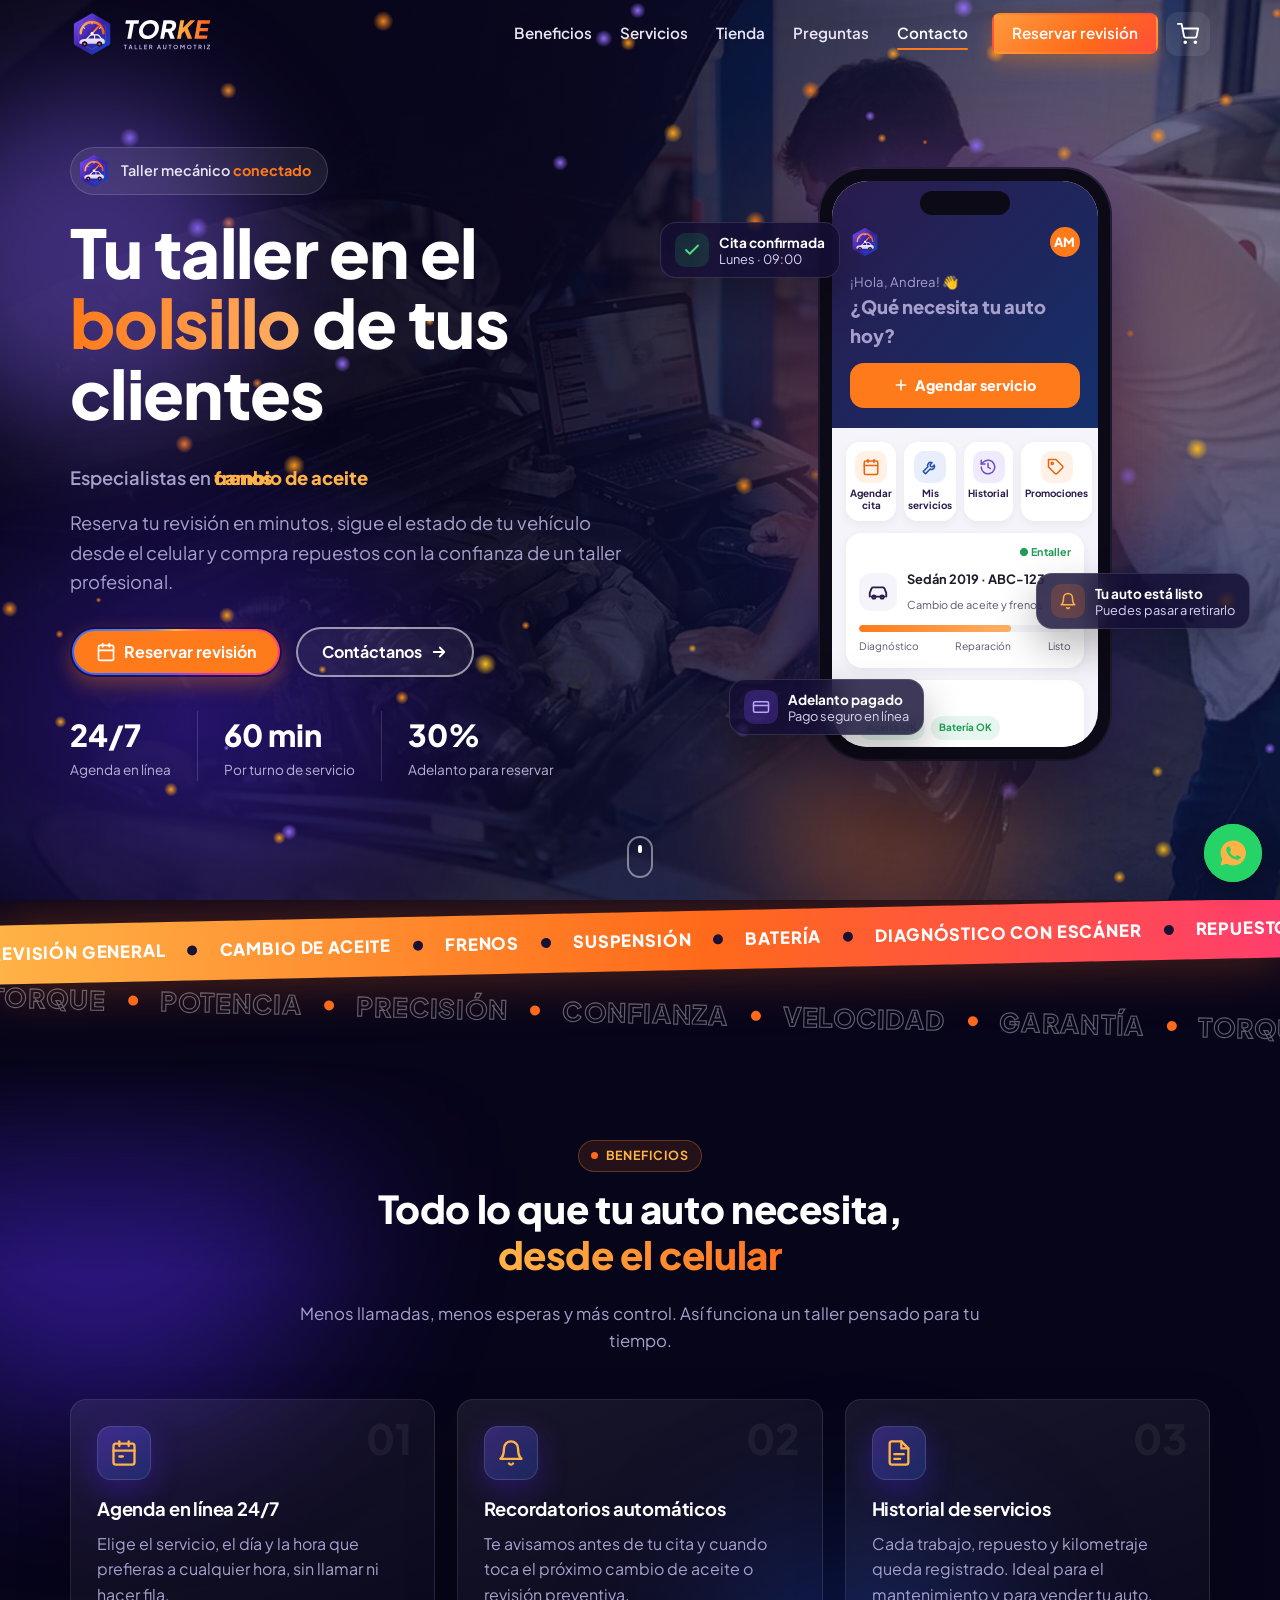
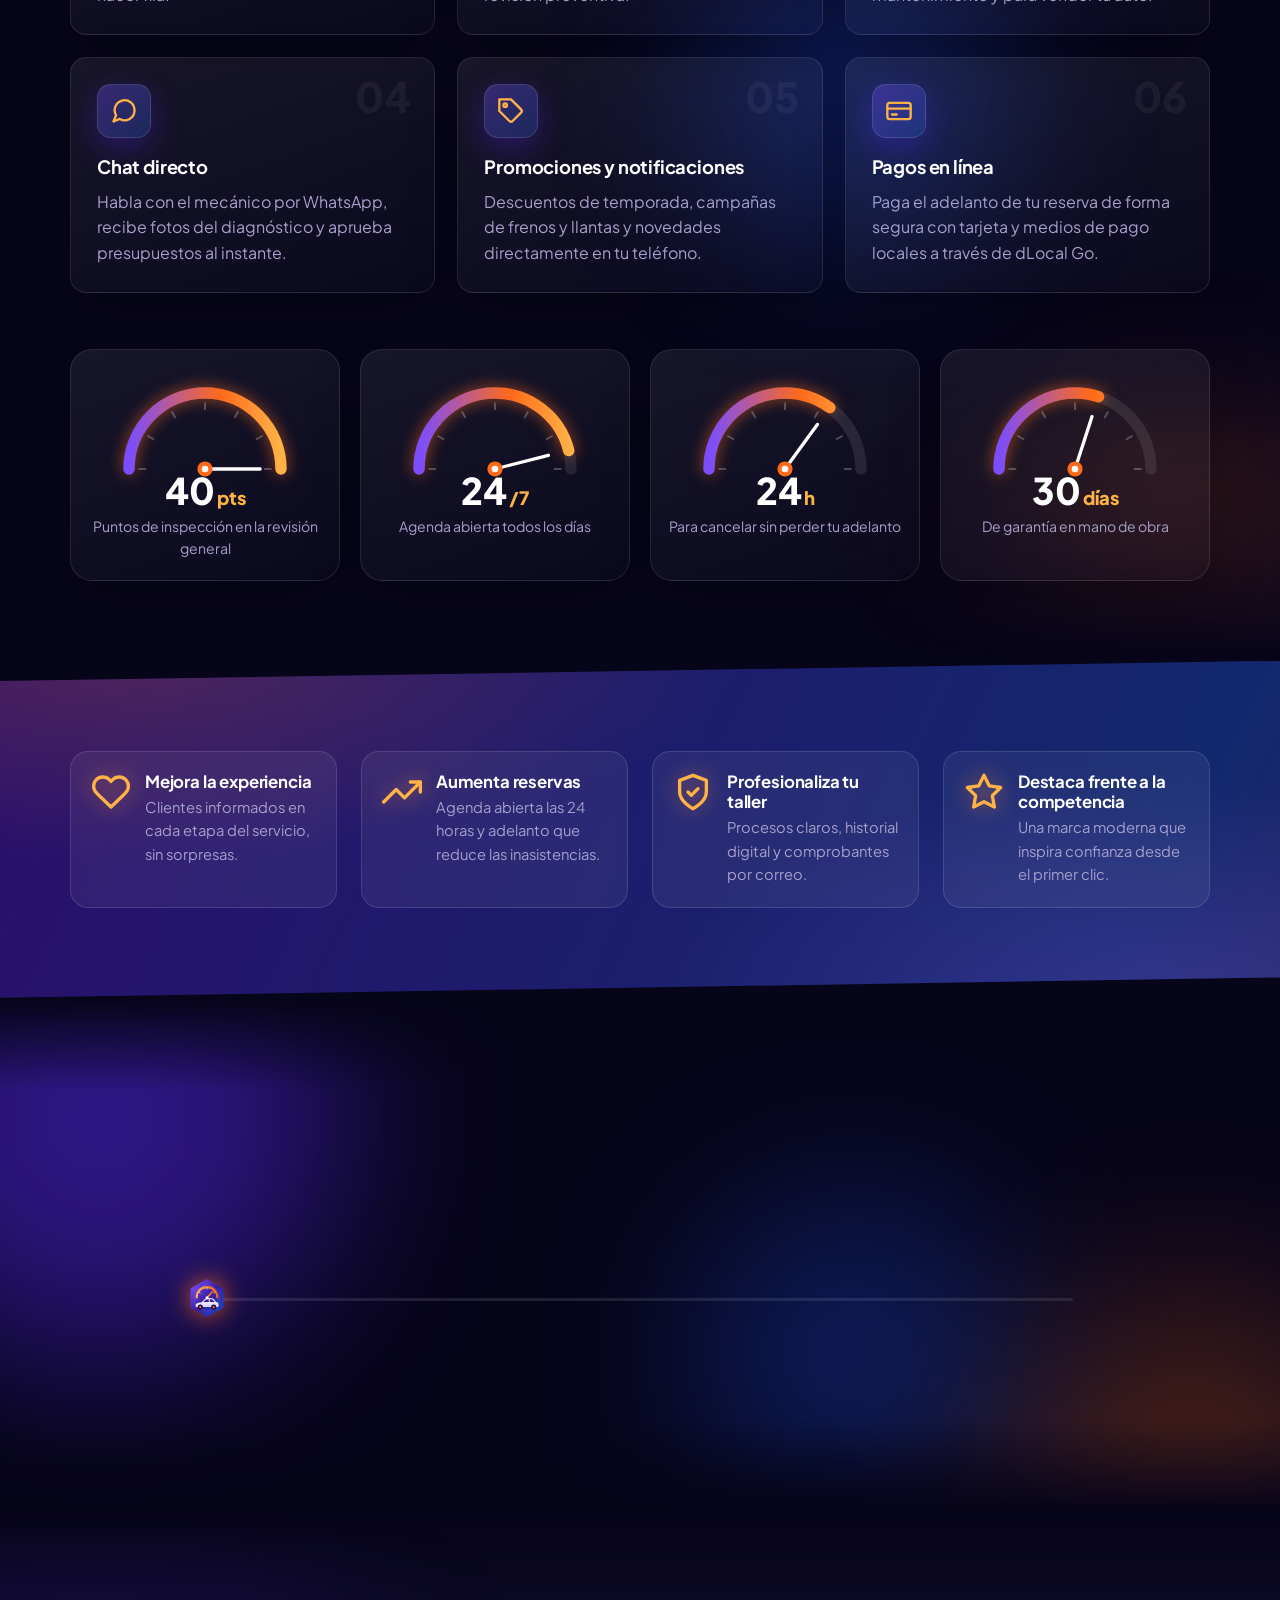
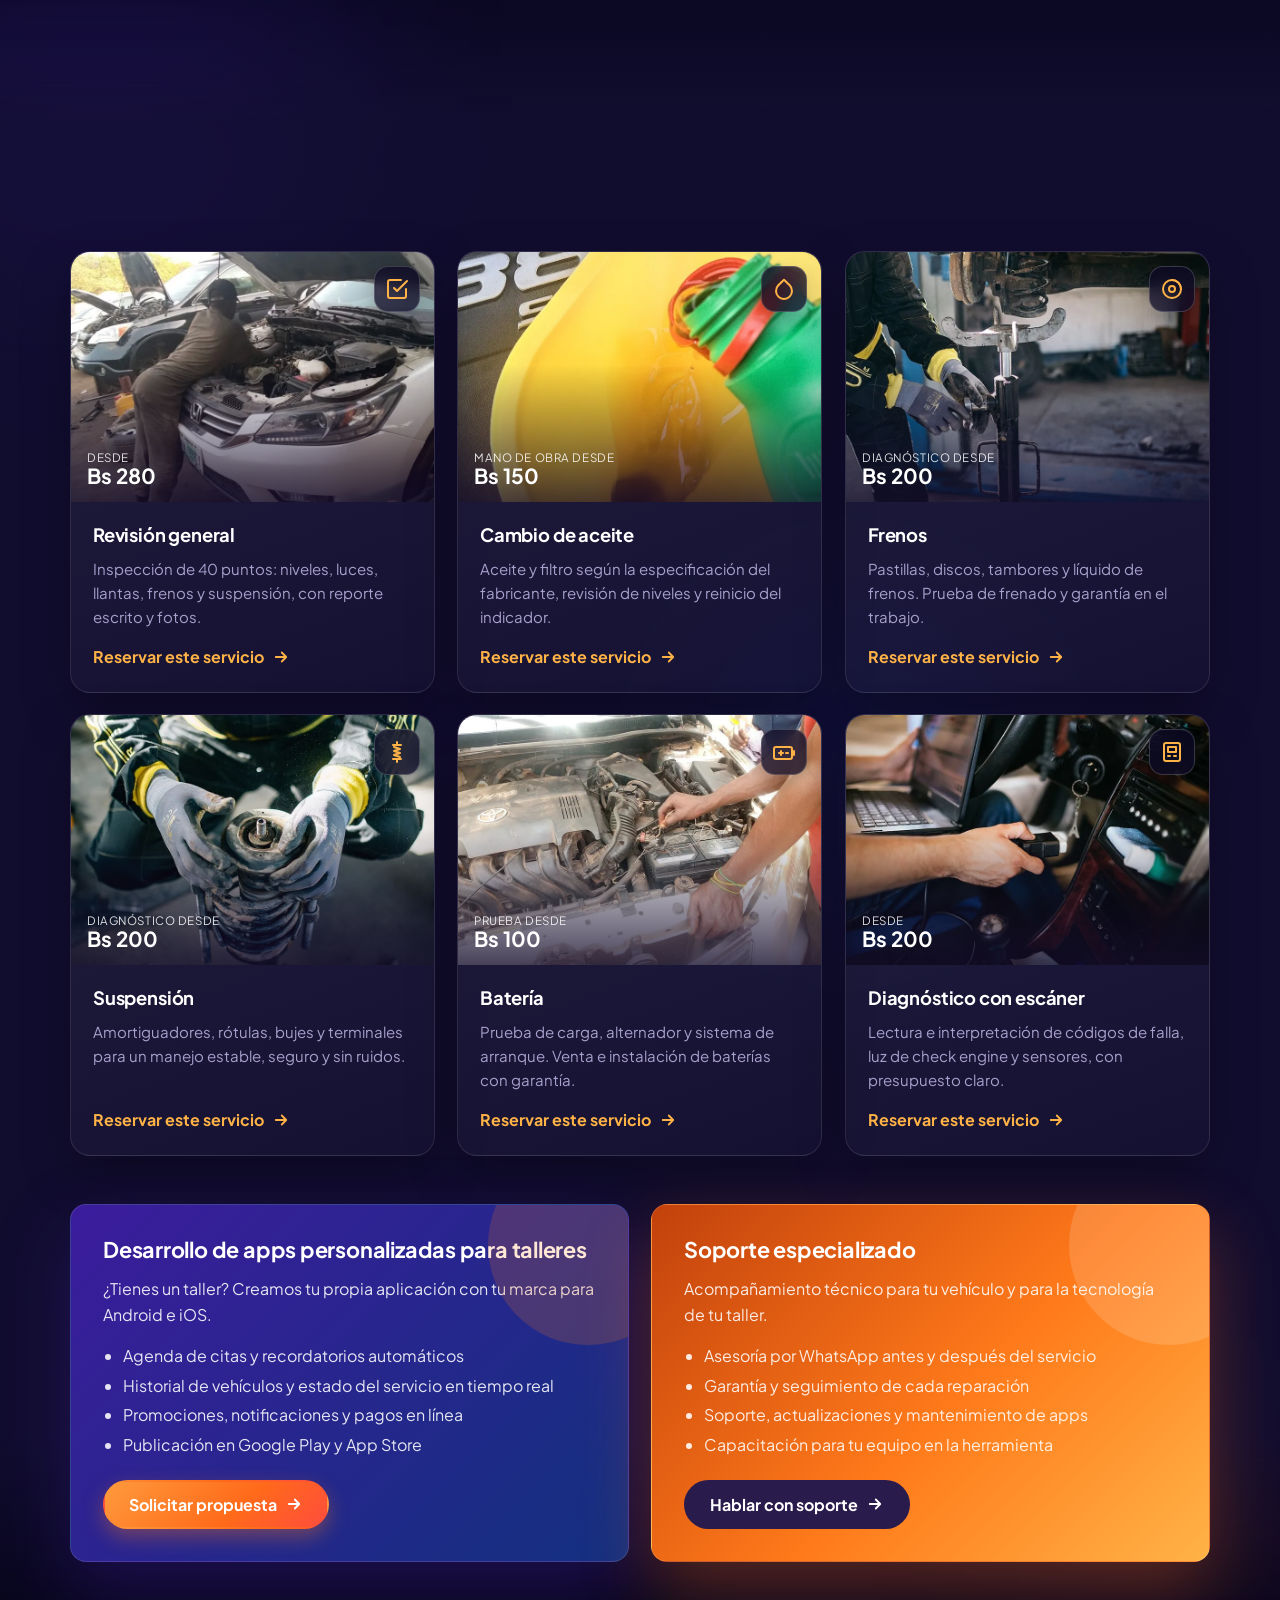
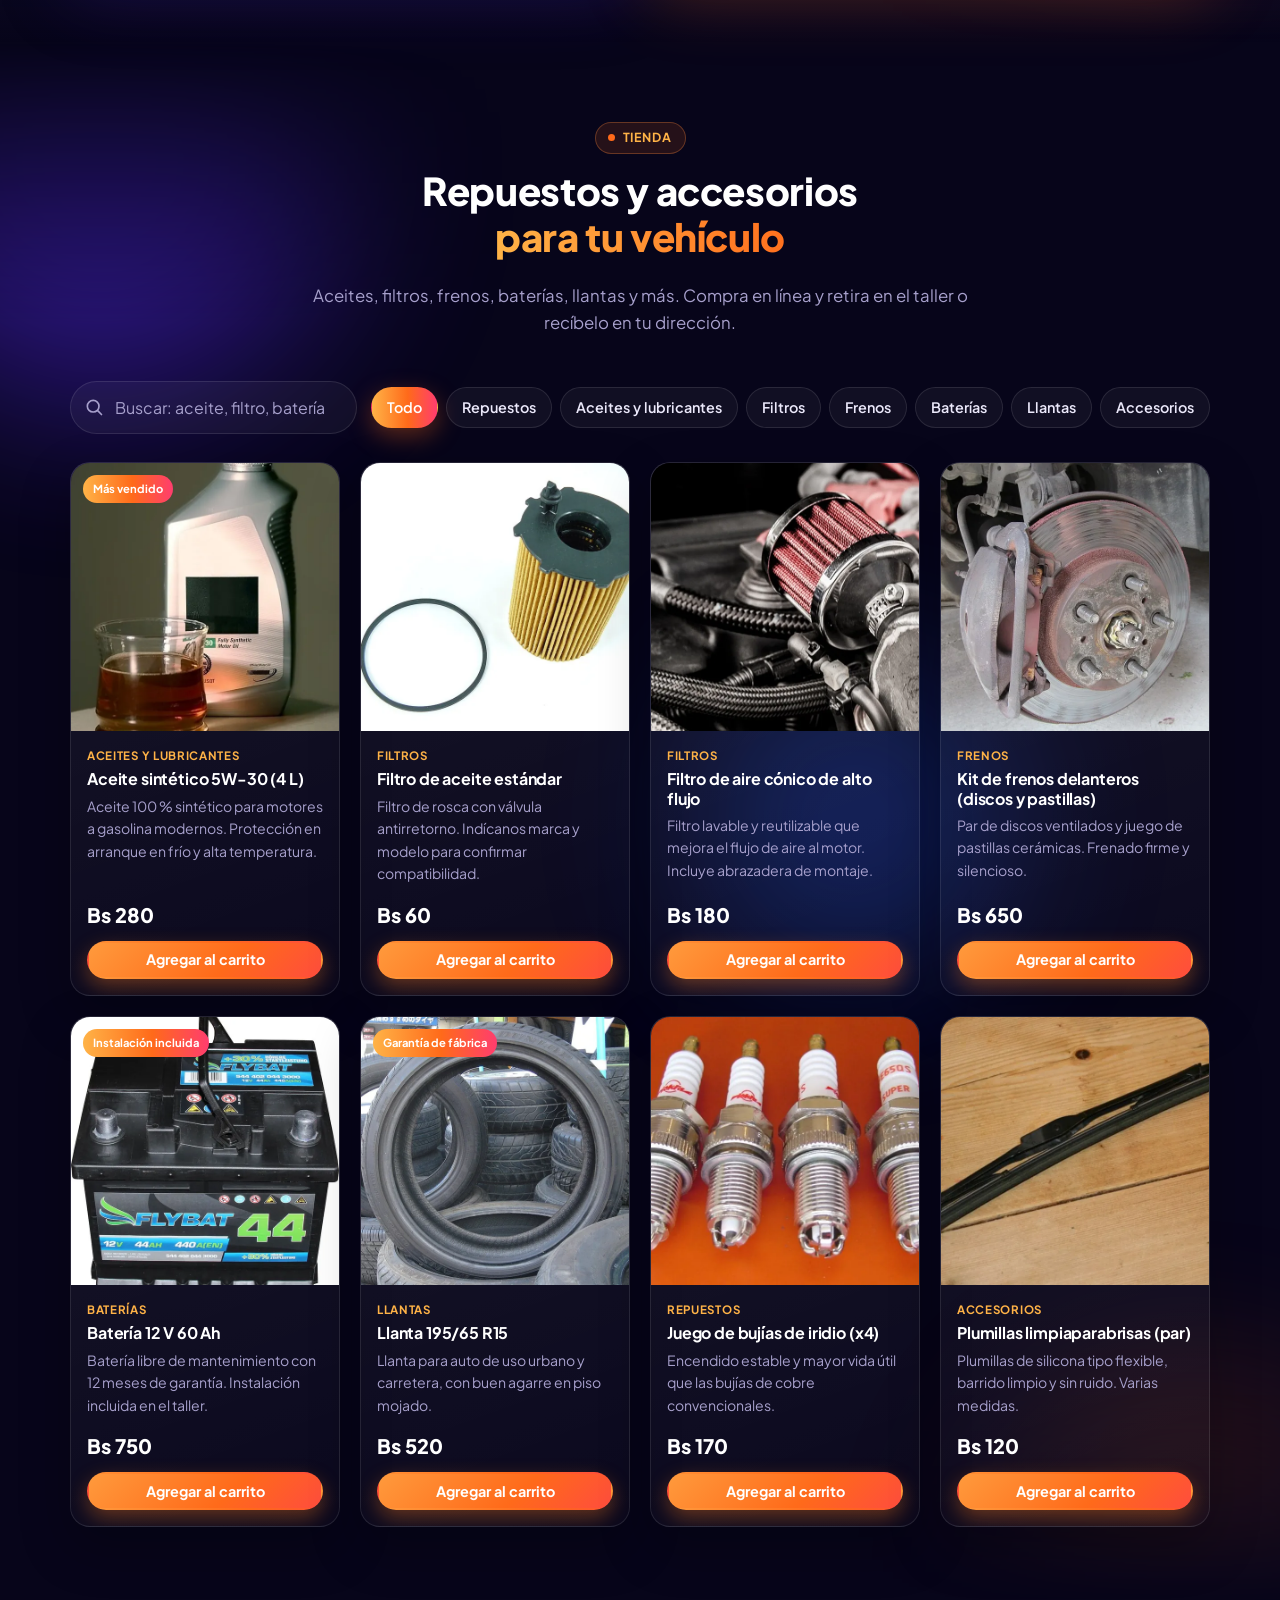
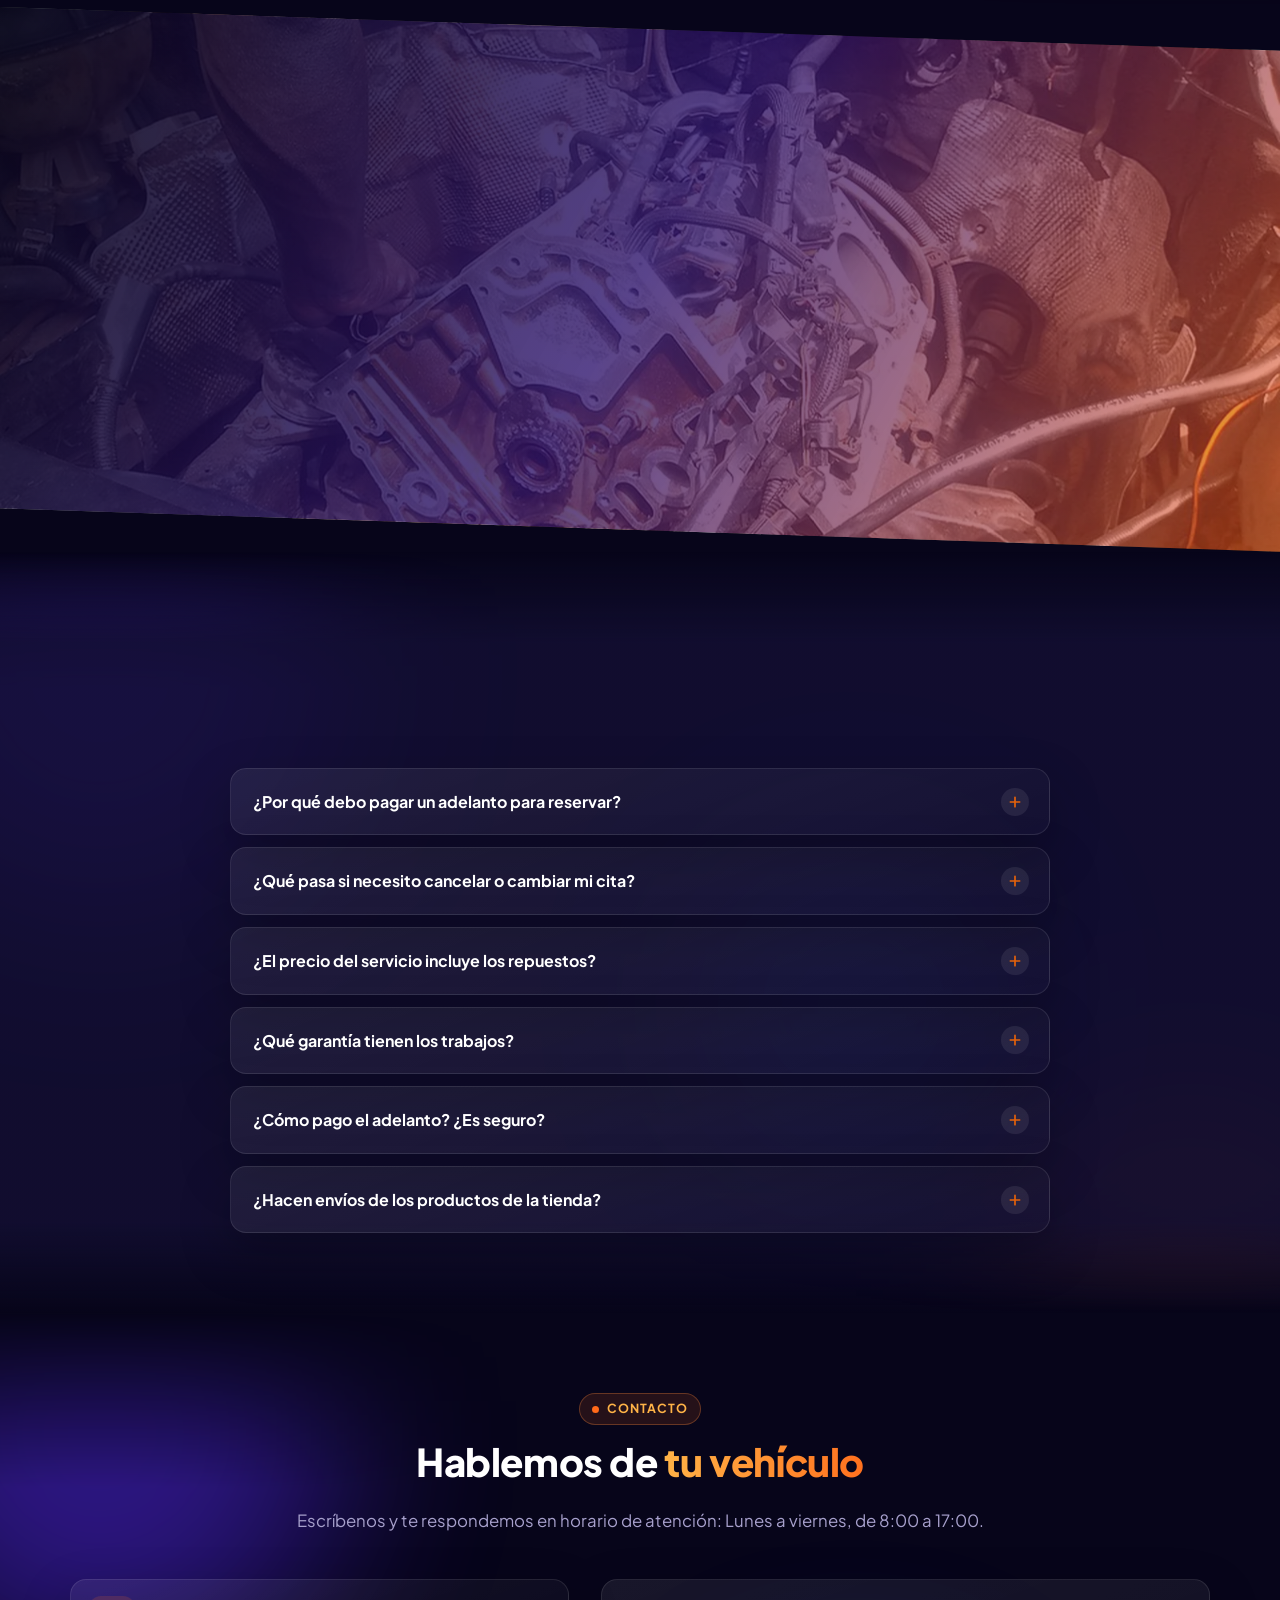
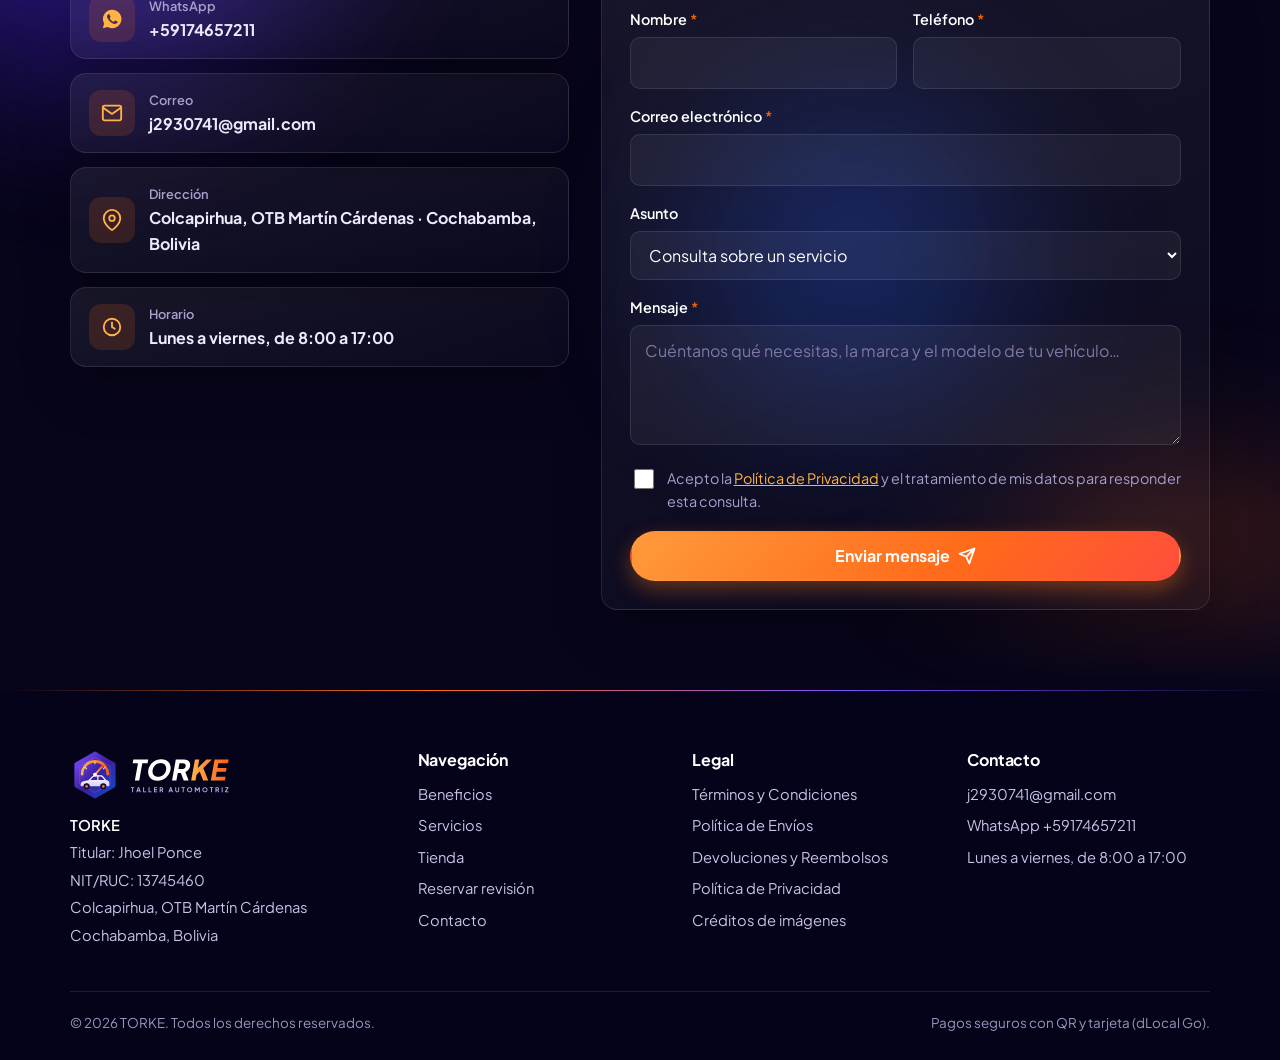
==== commit 913edda0: "Panel admin completo, precios en Bs, pagos con QR BNB, dLocal Go y QR fijo - Panel con usuario y con" ====
--- a/index.html
+++ b/index.html
@@ -593,10 +593,25 @@
       <button class="cerrar" type="button" data-cerrar-carrito aria-label="Cerrar carrito">×</button>
     </div>
     <ul class="carrito__lista" id="carrito-lista"></ul>
+    <form class="carrito__checkout" id="checkout" hidden novalidate>
+      <button type="button" class="btn btn--borde btn--sm" id="checkout-volver">← Volver al carrito</button>
+      <h3>Datos para tu pedido</h3>
+      <div class="campo"><label for="ck-nombre">Nombre completo <span class="req" aria-hidden="true">*</span></label><input id="ck-nombre" name="nombre" autocomplete="name" maxlength="80" required></div>
+      <div class="campo"><label for="ck-telefono">Teléfono / WhatsApp <span class="req" aria-hidden="true">*</span></label><input id="ck-telefono" name="telefono" type="tel" autocomplete="tel" maxlength="20" required></div>
+      <div class="campo"><label for="ck-correo">Correo electrónico <span class="req" aria-hidden="true">*</span></label><input id="ck-correo" name="correo" type="email" autocomplete="email" maxlength="120" required></div>
+      <fieldset class="campo ck-entrega">
+        <legend>Entrega</legend>
+        <label class="check"><input type="radio" name="entrega" value="retiro" checked> <span>Retiro en el taller (sin costo)</span></label>
+        <label class="check"><input type="radio" name="entrega" value="envio"> <span>Envío a domicilio (el costo se coordina según tu zona)</span></label>
+      </fieldset>
+      <div class="campo" id="ck-direccion-campo" hidden><label for="ck-direccion">Dirección de envío <span class="req" aria-hidden="true">*</span></label><input id="ck-direccion" name="direccion" autocomplete="street-address" maxlength="200"></div>
+      <div class="campo"><label for="ck-nota">Nota (opcional)</label><textarea id="ck-nota" name="nota" maxlength="500" placeholder="Marca y modelo de tu vehículo, horario de entrega…"></textarea></div>
+      <div id="checkout-msg" role="alert"></div>
+    </form>
     <div class="carrito__pie">
       <div class="carrito__total"><span>Total</span><span id="carrito-total">0</span></div>
       <p class="carrito__nota">Los costos de envío se calculan según tu zona. Consulta la <a href="envios.html">Política de Envíos</a>.</p>
-      <button class="btn btn--primario btn--bloque" type="button" id="carrito-finalizar">Finalizar pedido por WhatsApp</button>
+      <button class="btn btn--primario btn--bloque" type="button" id="carrito-finalizar">Finalizar pedido</button>
       <button class="btn btn--borde btn--bloque" type="button" id="carrito-vaciar" style="margin-top:10px">Vaciar carrito</button>
     </div>
   </aside>
@@ -647,7 +662,7 @@
     </div>
     <div class="footer__base">
       <span>© <span data-anio>2026</span> <span data-cfg="negocio.nombre">TORKE</span>. Todos los derechos reservados.</span>
-      <span>Pagos procesados de forma segura con dLocal Go.</span>
+      <span>Pagos seguros con QR y tarjeta (dLocal Go).</span>
     </div>
   </div>
 </footer>
--- a/assets/css/styles.css
+++ b/assets/css/styles.css
@@ -790,11 +790,6 @@
 .js .titulo-anim .w { opacity: 0; transform: translateY(.6em) rotateX(60deg); filter: blur(6px); transition: opacity .7s, transform .7s cubic-bezier(.2,.8,.2,1), filter .7s; transition-delay: calc(var(--wi) * 70ms); }
 .js .visible .titulo-anim .w, .js .titulo-anim.visible .w { opacity: 1; transform: none; filter: none; }
 
-/* ---------- Luz que sigue al cursor (escritorio) ---------- */
-.cursor-luz { position: fixed; left: 0; top: 0; width: 520px; height: 520px; margin: -260px 0 0 -260px; border-radius: 50%; pointer-events: none; z-index: 0;
-  background: radial-gradient(circle, rgba(123,77,255,.16), rgba(255,106,26,.06) 40%, transparent 65%); transition: opacity .4s; mix-blend-mode: screen; }
-.cursor-punto { position: fixed; left: 0; top: 0; width: 34px; height: 34px; margin: -17px 0 0 -17px; border-radius: 50%; border: 1.5px solid rgba(255,179,71,.7); pointer-events: none; z-index: 999; transition: width .25s, height .25s, margin .25s, background .25s, border-color .25s; }
-.cursor-punto.activo { width: 64px; height: 64px; margin: -32px 0 0 -32px; background: rgba(255,106,26,.12); border-color: var(--naranja-vivo); }
 
 /* ---------- Pantalla de entrada: tacómetro ---------- */
 .intro { background: radial-gradient(circle at 50% 45%, #1c1150, #07051a 70%); }
@@ -1003,10 +998,9 @@
 
 @media (prefers-reduced-motion: reduce) {
   .js .titulo-anim .w { opacity: 1 !important; transform: none !important; filter: none !important; }
-  .cursor-luz, .cursor-punto, .chispas { display: none !important; }
+  .chispas { display: none !important; }
   .medidor .valor { stroke-dashoffset: calc(251.3 - 251.3 * var(--p)) !important; }
 }
-@media (hover: none), (max-width: 920px) { .cursor-luz, .cursor-punto { display: none; } }
 /* v3: ajustes de color y bordes suaves */
 .oscuro .nav a:not(.btn) { color: #e8e4f6; }
 .oscuro .nav a:not(.btn):hover, .oscuro .nav a.activo { color: #fff; }
@@ -1017,3 +1011,100 @@
 .oscuro .marca, .oscuro .marca:hover { color: #fff; }
 .aurora { mask-image: linear-gradient(transparent, #000 18%, #000 82%, transparent); -webkit-mask-image: linear-gradient(transparent, #000 18%, #000 82%, transparent); }
 .oscuro .faq__resp a, .oscuro .carrito__nota a, .oscuro .check a { color: var(--oro); }
+
+/* =====================================================================
+   v4 — Pagos (QR BNB, tarjeta, QR fijo), checkout y panel admin
+   ===================================================================== */
+.giro { display: inline-block; width: 16px; height: 16px; border: 2.5px solid currentColor; border-right-color: transparent; border-radius: 50%; animation: girar .8s linear infinite; vertical-align: -3px; margin-right: 6px; }
+@keyframes girar { to { transform: rotate(360deg); } }
+
+/* ---------- Módulo de pago ---------- */
+.conf-pago__titulo { margin: 6px 0 12px; }
+.pago { text-align: left; margin: 10px 0 6px; }
+.pago__monto { display: flex; justify-content: space-between; align-items: baseline; gap: 10px; font-size: 1rem; margin: 0 0 12px; }
+.pago__monto strong { font-size: 1.5rem; }
+.pago__metodos { display: grid; gap: 10px; }
+.pago__metodo { display: flex; gap: 14px; align-items: center; width: 100%; text-align: left; padding: 14px 16px; border-radius: 14px; border: 2px solid var(--borde); background: #fff; color: var(--morado-900); cursor: pointer; font: inherit; transition: border-color .2s, transform .2s, box-shadow .2s; }
+.pago__metodo:hover { border-color: var(--naranja); transform: translateY(-2px); box-shadow: 0 10px 24px rgba(255, 122, 26, .15); }
+.pago__metodo[aria-pressed="true"] { border-color: var(--naranja); box-shadow: 0 0 0 3px rgba(255, 122, 26, .2); }
+.pago__metodo:disabled { opacity: .6; cursor: progress; }
+.pago__metodo svg { flex: none; color: var(--naranja); }
+.pago__metodo b { display: block; font-size: .98rem; }
+.pago__metodo small { display: block; font-size: .82rem; opacity: .75; margin-top: 2px; }
+.pago__detalle:empty { display: none; }
+.pago__detalle { margin-top: 14px; }
+.pago__cargando { padding: 18px; text-align: center; font-weight: 600; }
+.pago__qr { text-align: center; padding: 18px; border-radius: 16px; background: #fff; color: #1d1a2b; border: 1px solid var(--borde); display: grid; gap: 10px; justify-items: center; }
+.pago__qr img { width: min(260px, 100%); height: auto; aspect-ratio: 1; object-fit: contain; border-radius: 10px; background: #fff; animation: aparecerQr .5s cubic-bezier(.2,.8,.2,1); }
+.pago__qr p { margin: 0; color: #4a4560 !important; font-size: .92rem; }
+.pago__qr .campo { width: 100%; }
+.pago__qr .campo label { color: #1d1a2b !important; }
+.pago__qr .campo input { background: #fff !important; color: #1d1a2b !important; border-color: var(--borde) !important; }
+.pago__qr .btn--borde { color: var(--morado-900) !important; border-color: var(--borde) !important; }
+.pago__espera { font-weight: 600; color: #6b4fc4 !important; }
+@keyframes aparecerQr { from { opacity: 0; transform: scale(.85) rotate(-3deg); } to { opacity: 1; transform: none; } }
+.oscuro .pago__metodo { background: rgba(255,255,255,.05); border-color: var(--linea); color: #fff; }
+.oscuro .pago__metodo:hover, .oscuro .pago__metodo[aria-pressed="true"] { border-color: #ff6a1a; background: rgba(255,106,26,.08); }
+.oscuro .pago__monto { color: #fff; }
+
+/* ---------- Checkout dentro del carrito ---------- */
+.carrito__checkout { flex: 1; overflow-y: auto; padding: 14px 20px 20px; display: grid; gap: 12px; align-content: start; }
+.carrito__checkout[hidden] { display: none; }
+.carrito__checkout h3 { margin: 4px 0 0; font-size: 1.1rem; }
+.carrito__checkout .campo textarea { min-height: 70px; }
+.ck-entrega { border: 0; padding: 0; margin: 0; display: grid; gap: 8px; }
+.ck-entrega legend { font-weight: 600; font-size: .9rem; margin-bottom: 6px; }
+.carrito__checkout #checkout-volver { justify-self: start; }
+.oscuro .ck-entrega legend, .oscuro .carrito__checkout h3 { color: #fff; }
+
+/* ---------- Panel admin ---------- */
+.admin code { background: var(--fondo-alt); padding: 2px 6px; border-radius: 6px; font-size: .85em; word-break: break-all; }
+.ayuda-admin { font-size: .86rem; color: var(--texto-suave); margin: 8px 0 14px; }
+.admin-top { display: flex; flex-wrap: wrap; justify-content: space-between; align-items: center; gap: 12px; margin-bottom: 16px; }
+.admin-top p { margin: 0; color: var(--texto-suave); font-size: .9rem; }
+.admin-tabs { display: flex; gap: 6px; overflow-x: auto; padding: 6px; background: var(--fondo-alt); border-radius: 14px; margin-bottom: 22px; scrollbar-width: thin; }
+.admin-tabs button { flex: none; border: 0; background: transparent; padding: 10px 16px; border-radius: 10px; font: inherit; font-weight: 700; font-size: .9rem; color: var(--morado-800); cursor: pointer; white-space: nowrap; transition: background .2s, color .2s; }
+.admin-tabs button:hover { background: rgba(107, 79, 196, .1); }
+.admin-tabs button[aria-selected="true"] { background: var(--morado-900); color: #fff; box-shadow: 0 6px 16px rgba(42, 27, 77, .25); }
+.tab-n:empty { display: none; }
+.tab-n { display: inline-grid; place-items: center; min-width: 20px; height: 20px; padding: 0 6px; border-radius: 999px; background: var(--naranja); color: #fff; font-size: .72rem; margin-left: 4px; }
+.admin-sec { animation: fundido .3s ease; }
+.admin-caja { background: #fff; border: 1px solid var(--borde); border-radius: var(--radio); padding: 22px; margin-bottom: 18px; }
+.admin-caja h2 { font-size: 1.15rem; margin: 0; }
+.admin-caja__cab { display: flex; justify-content: space-between; align-items: center; gap: 12px; flex-wrap: wrap; margin-bottom: 6px; }
+.admin-guardar { position: sticky; bottom: 0; z-index: 5; display: flex; flex-wrap: wrap; align-items: center; gap: 14px; padding: 14px 18px; background: rgba(255,255,255,.94); backdrop-filter: blur(8px); border: 1px solid var(--borde); border-radius: 14px; box-shadow: 0 -6px 24px rgba(42,27,77,.08); }
+.admin-estado { font-size: .88rem; font-weight: 600; color: var(--texto-suave); }
+.admin-estado--ok { color: #146c3b; }
+.admin-estado--error { color: #a12d2d; }
+.campos--3 { grid-template-columns: repeat(3, 1fr); }
+.campo--todo, .campos .completo { grid-column: 1 / -1; }
+@media (max-width: 860px) { .campos--3 { grid-template-columns: 1fr 1fr; } }
+@media (max-width: 560px) { .campos--3 { grid-template-columns: 1fr; } }
+.dias-check { display: flex; flex-wrap: wrap; gap: 8px 18px; }
+fieldset.campo { border: 0; padding: 0; margin: 0; min-width: 0; }
+fieldset.campo legend { font-weight: 600; font-size: .9rem; margin-bottom: 8px; color: var(--morado-900); }
+.ed-filas { display: grid; gap: 10px; margin-bottom: 12px; }
+.ed-fila { display: grid; gap: 10px; align-items: end; padding: 12px; border: 1px solid var(--borde); border-radius: 12px; background: var(--fondo-alt); }
+.ed-fila--serv { grid-template-columns: 1.2fr .5fr 2fr auto; }
+.ed-fila--cat { grid-template-columns: 1fr auto auto; }
+.ed-meta { font-size: .82rem; color: var(--texto-suave); padding-bottom: 14px; }
+@media (max-width: 760px) { .ed-fila--serv { grid-template-columns: 1fr 1fr; } .ed-fila--serv .campo:nth-child(3) { grid-column: 1 / -1; } }
+.ed-productos { display: grid; gap: 14px; margin-top: 12px; }
+.ed-producto { display: grid; grid-template-columns: 140px 1fr; gap: 18px; padding: 16px; border: 1px solid var(--borde); border-radius: 14px; background: var(--fondo-alt); animation: fundido .3s ease; }
+.ed-producto__foto { display: grid; gap: 8px; justify-items: center; align-content: start; }
+.ed-producto__foto img { width: 130px; height: 130px; object-fit: cover; border-radius: 12px; background: #fff; border: 1px solid var(--borde); transition: opacity .2s; }
+.ed-producto__campos { display: grid; grid-template-columns: repeat(3, 1fr); gap: 10px; align-items: end; }
+.ed-producto__campos .campo--ancho, .ed-producto__campos .campo:first-child { grid-column: span 3; }
+.ed-producto__campos .check { grid-column: span 2; align-self: center; }
+.ed-producto__campos [data-quitar-prod] { justify-self: end; }
+.ed-producto__campos textarea { min-height: 60px; }
+@media (max-width: 760px) { .ed-producto { grid-template-columns: 1fr; } .ed-producto__campos { grid-template-columns: 1fr 1fr; } .ed-producto__campos .campo--ancho, .ed-producto__campos .campo:first-child, .ed-producto__campos .check { grid-column: 1 / -1; } }
+.mini-select { padding: 8px 10px; border-radius: 10px; border: 1px solid var(--borde); font: inherit; font-size: .85rem; background: #fff; min-height: 38px; }
+.pago-caja .campos { margin-top: 6px; }
+.pago-caja__acciones { display: flex; flex-wrap: wrap; align-items: center; gap: 10px; margin-top: 8px; }
+.qr-fijo { display: flex; gap: 20px; flex-wrap: wrap; align-items: flex-start; }
+.qr-fijo__img { display: grid; gap: 8px; justify-items: center; width: 170px; }
+.qr-fijo__img img { width: 160px; height: 160px; object-fit: contain; background: #fff; border: 1px solid var(--borde); border-radius: 12px; }
+.qr-fijo__img .vacio { width: 160px; height: 160px; display: grid; place-items: center; border: 2px dashed var(--borde); border-radius: 12px; padding: 0; }
+.stats .stat b { font-size: 1.5rem; }
+@media (max-width: 560px) { .admin-caja { padding: 16px; } .admin-guardar { padding: 12px; } }
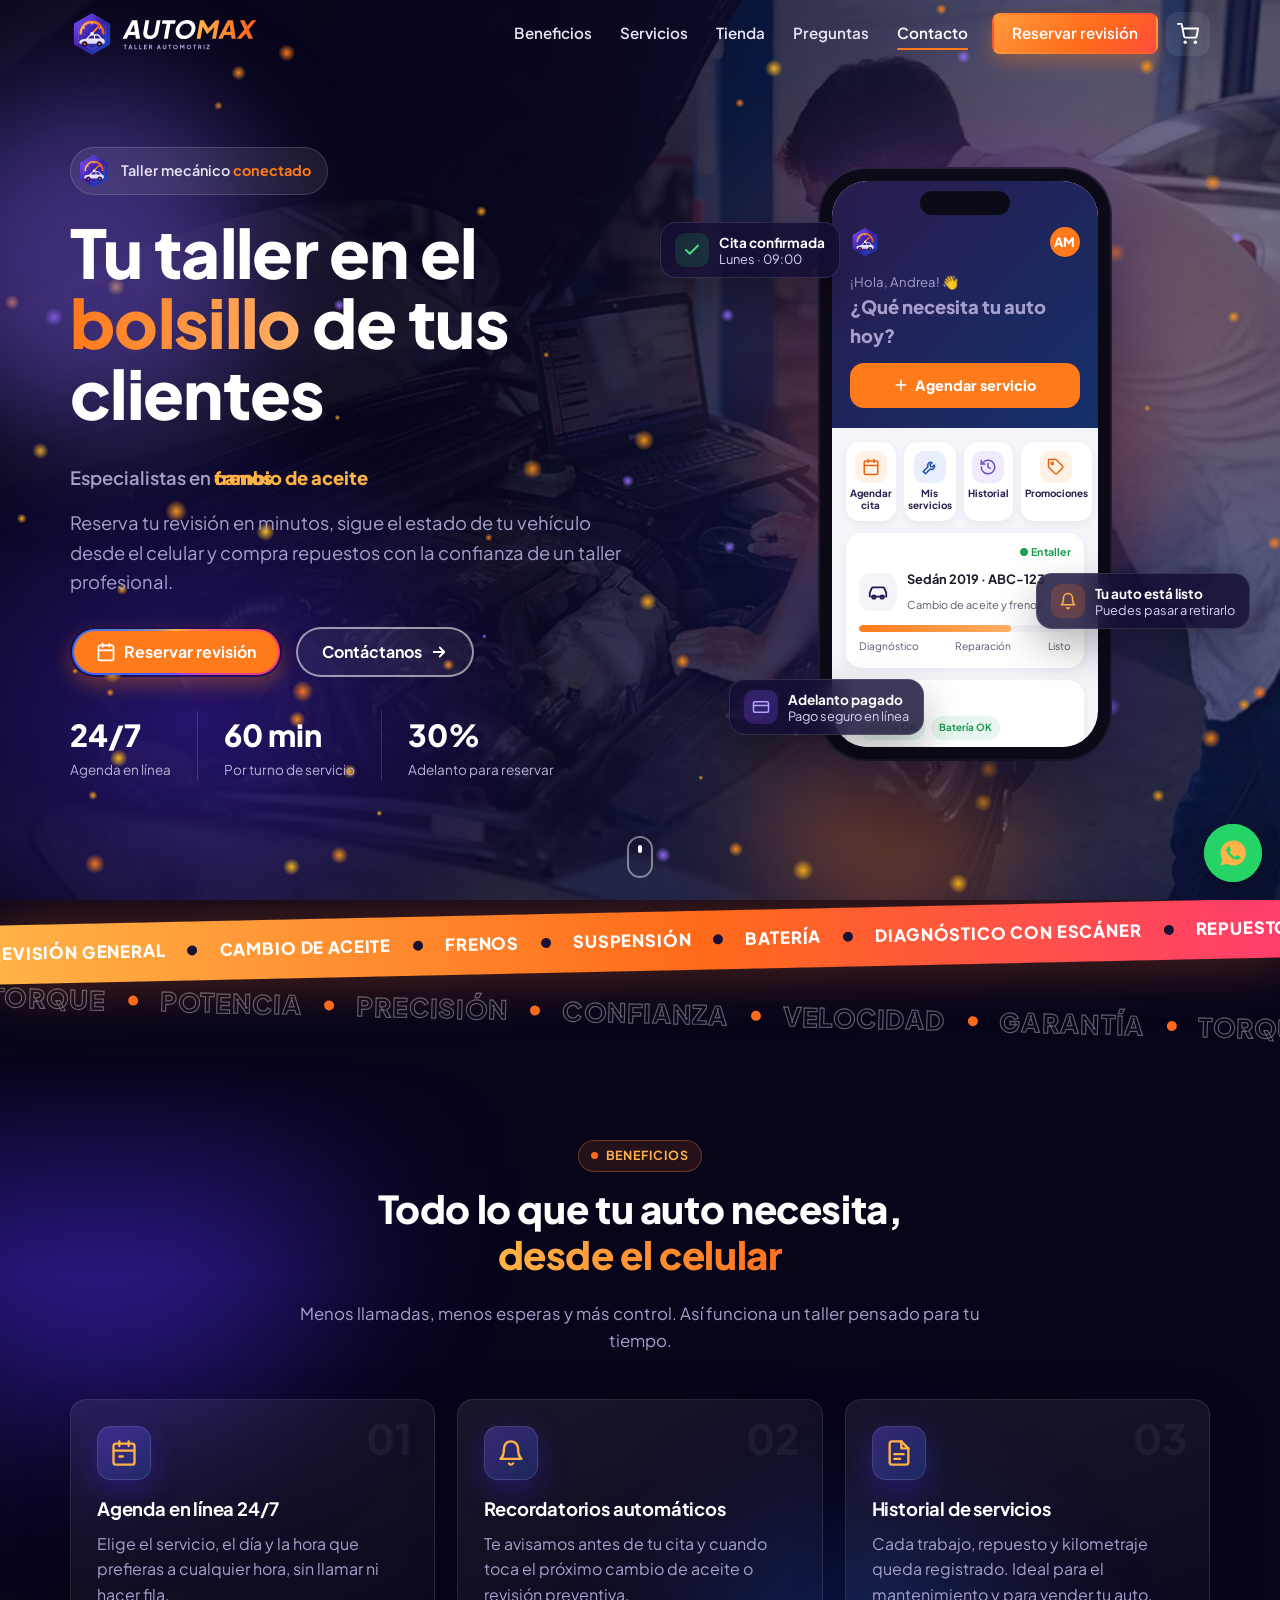
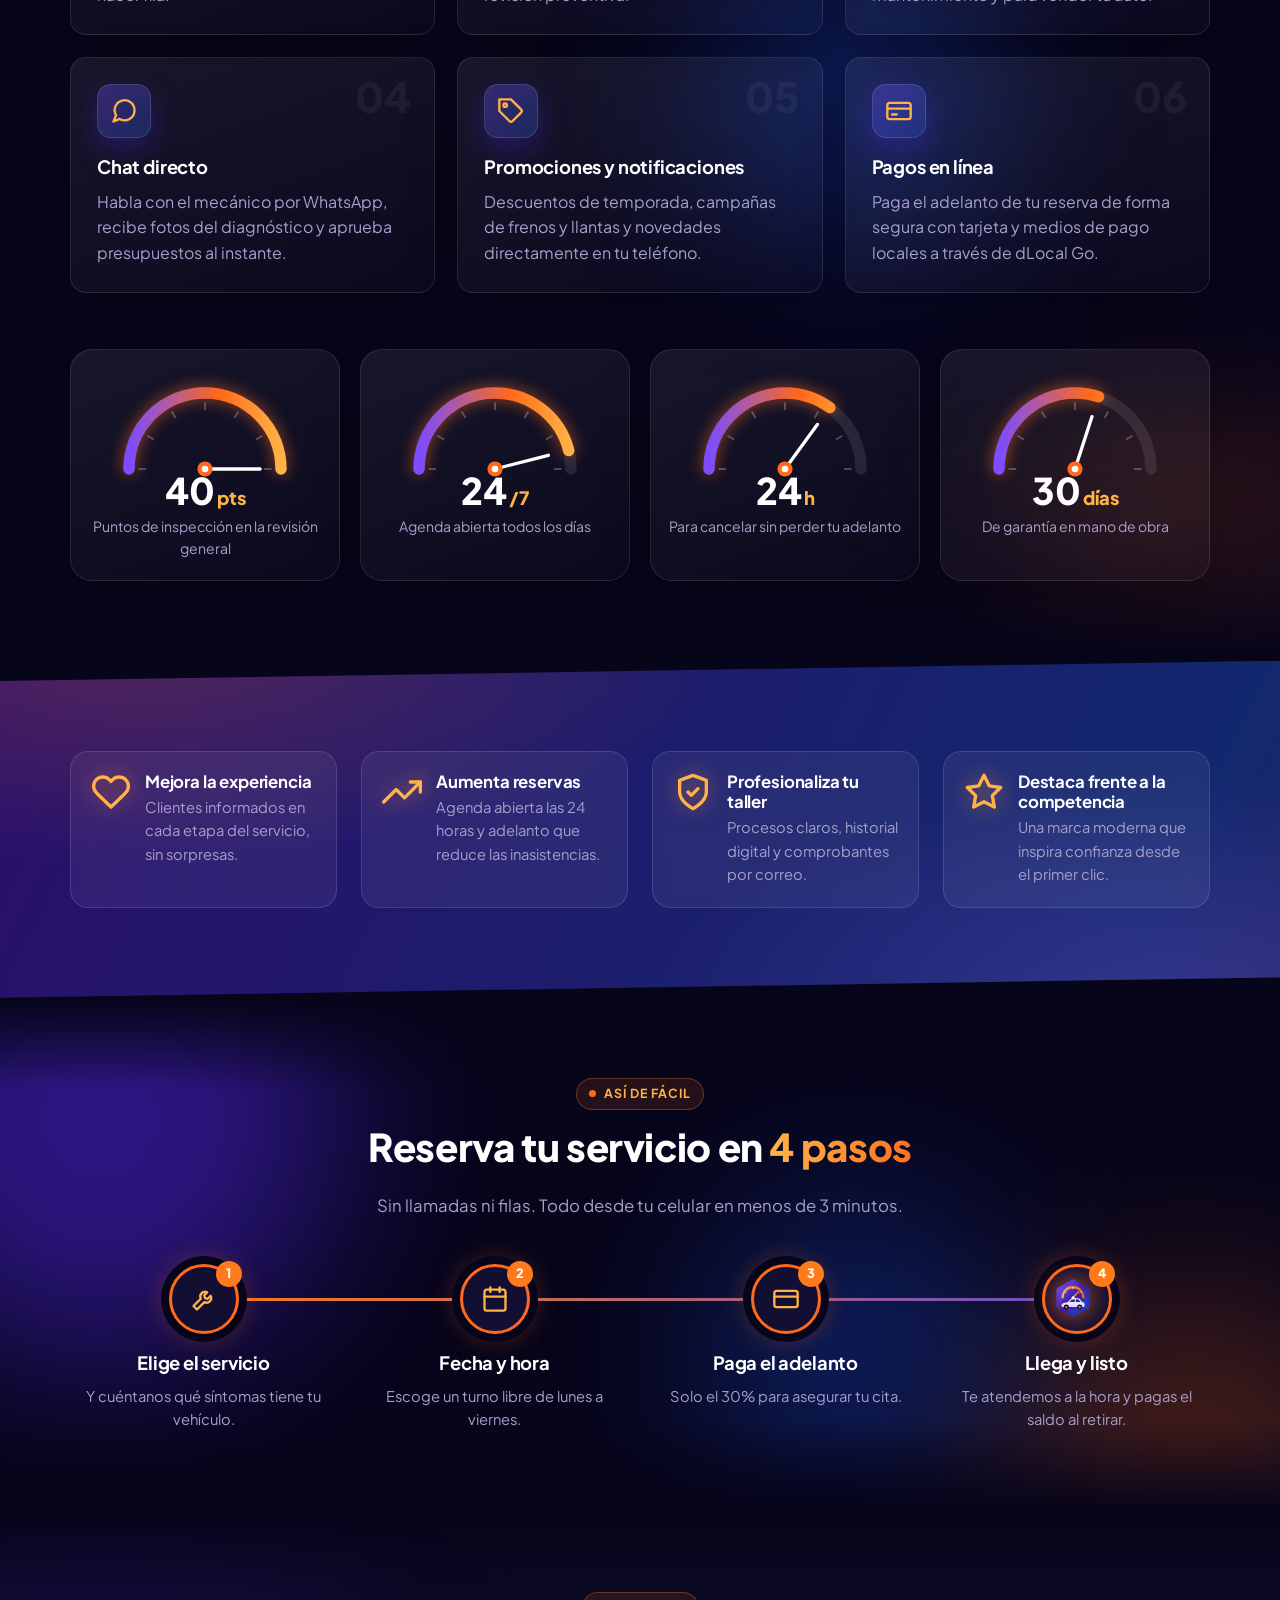
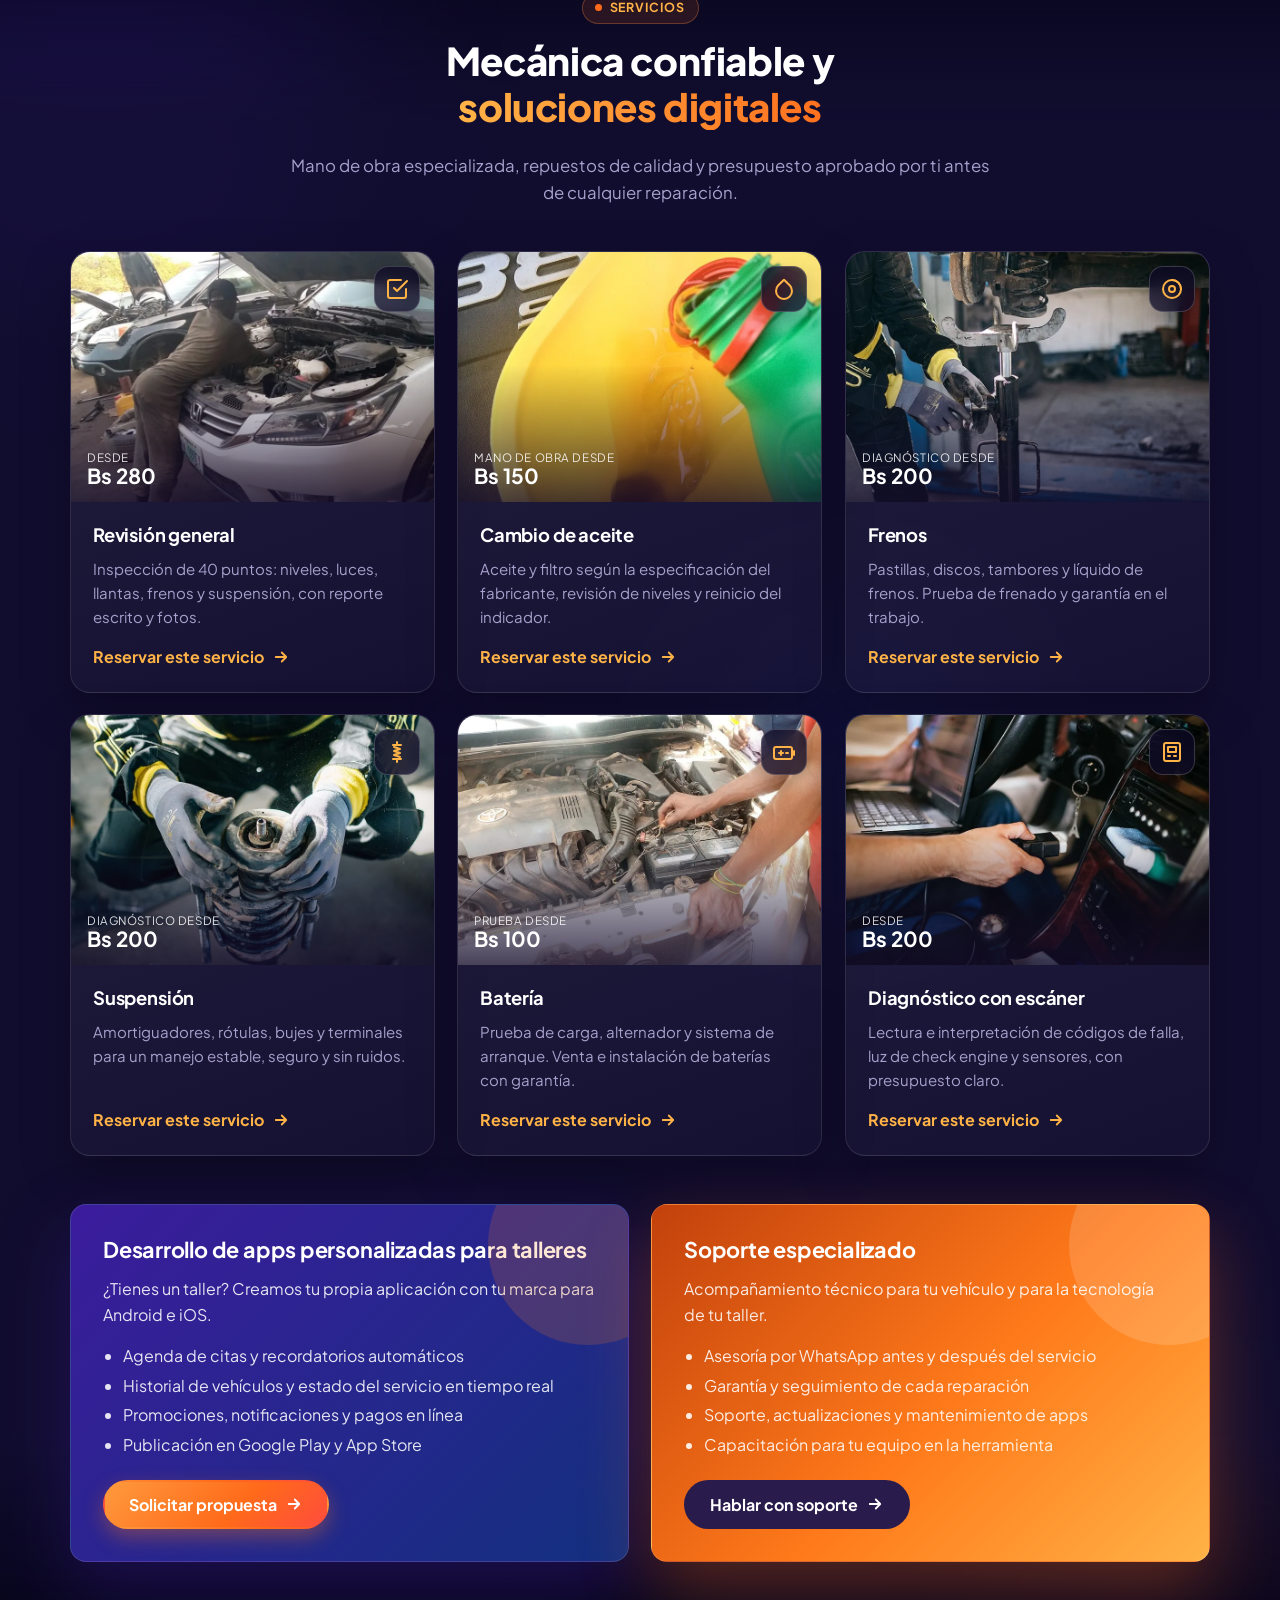
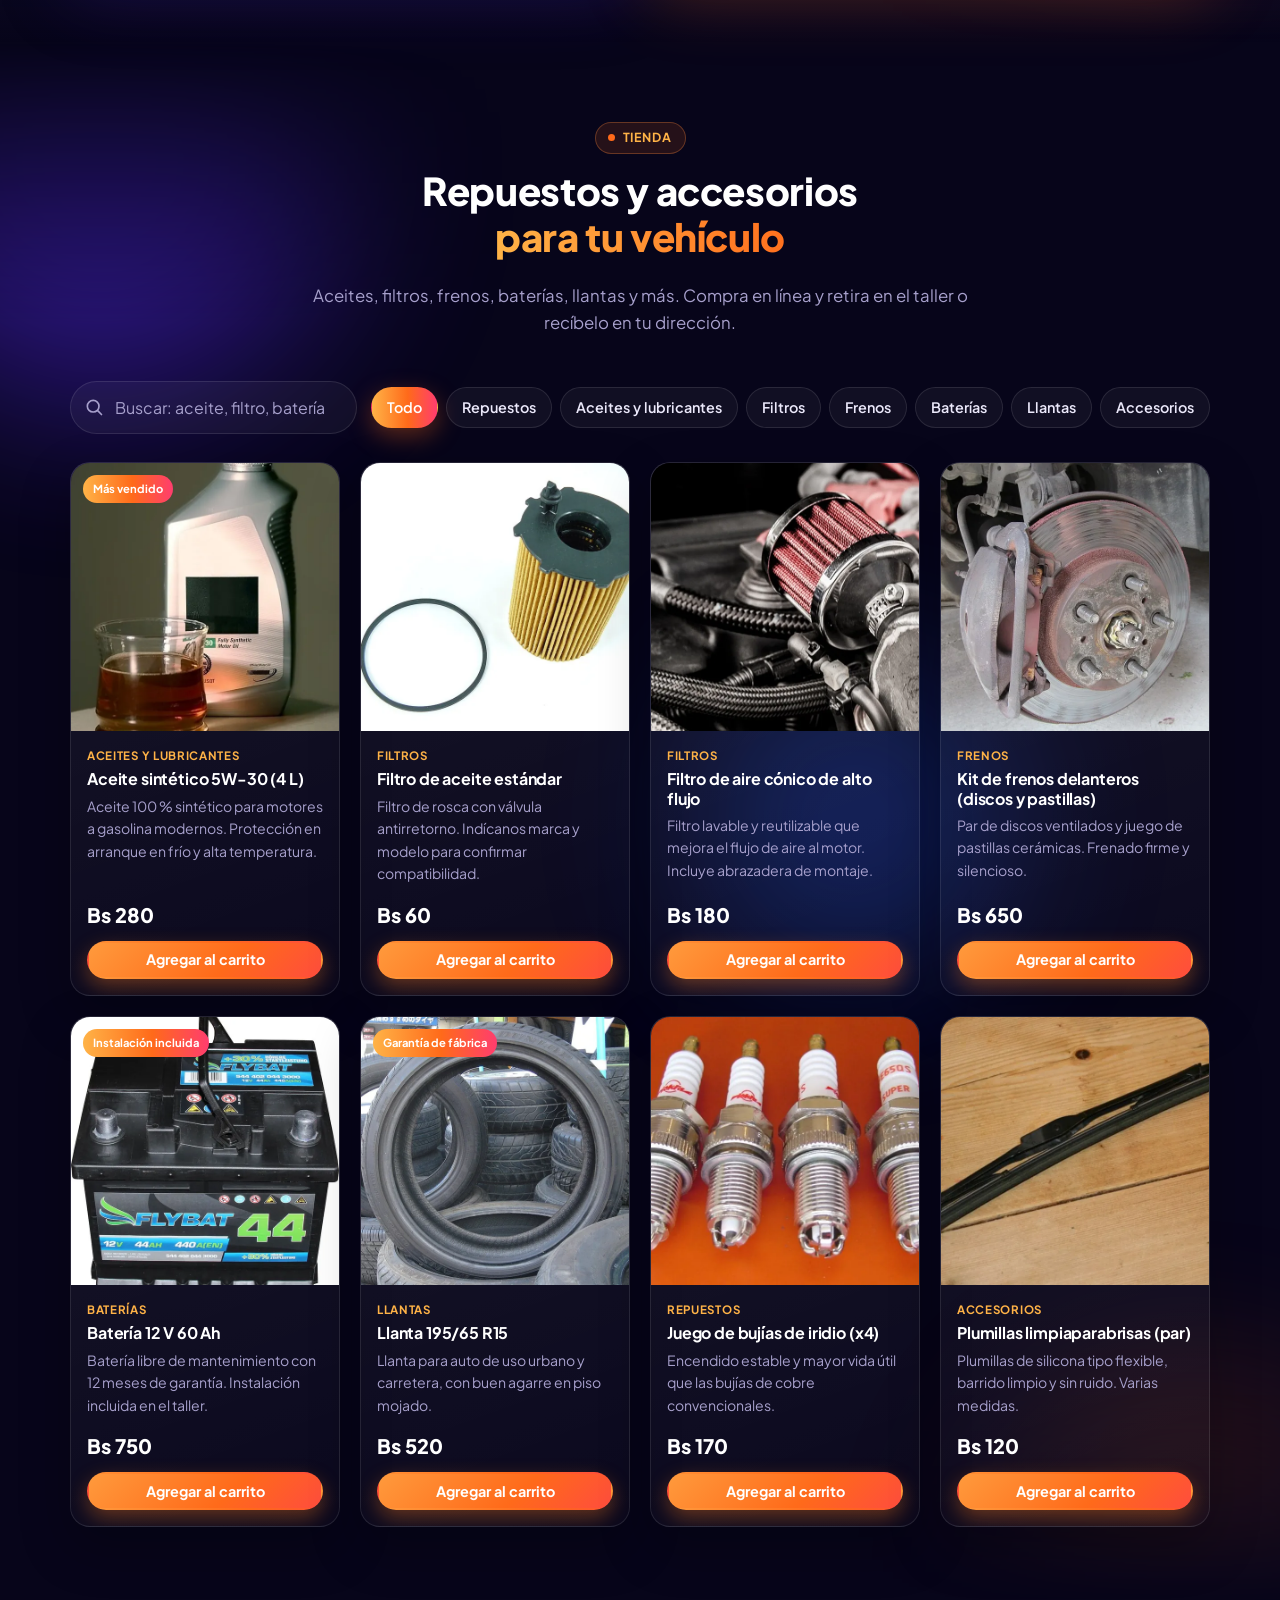
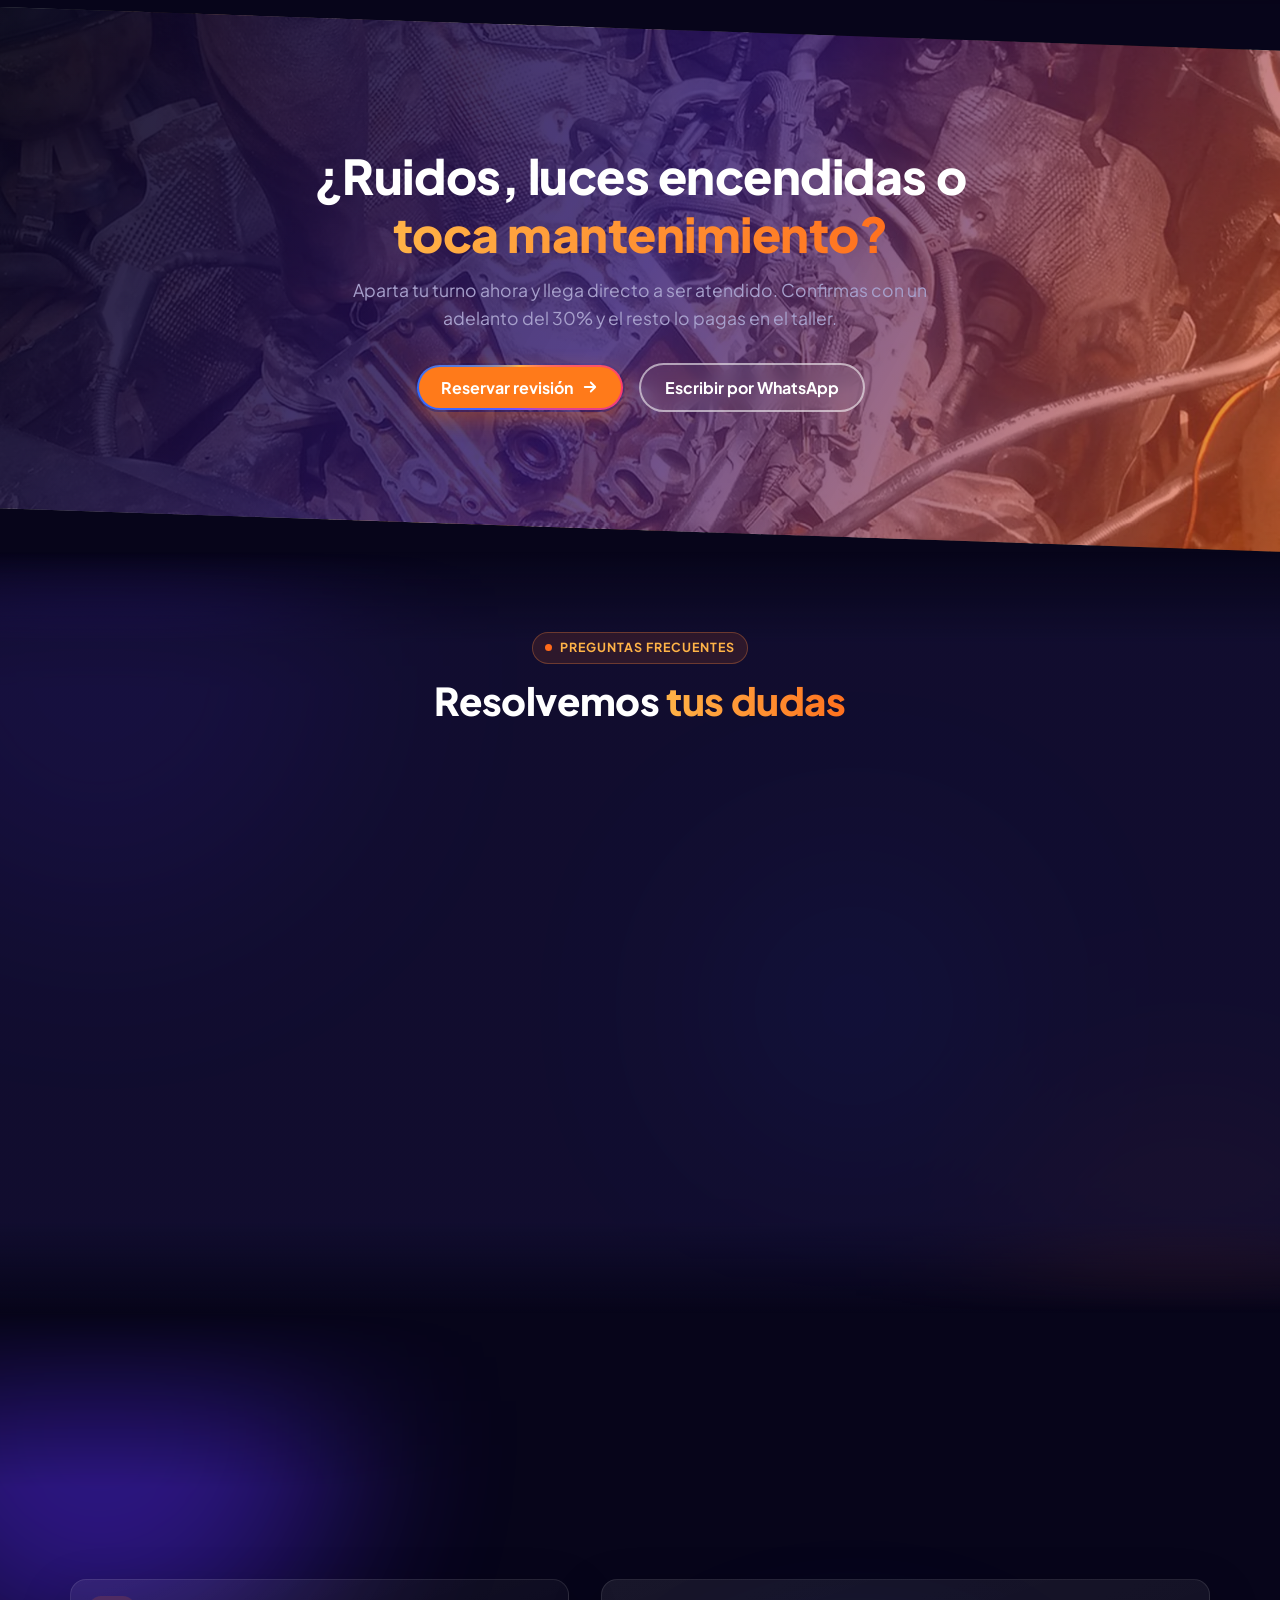
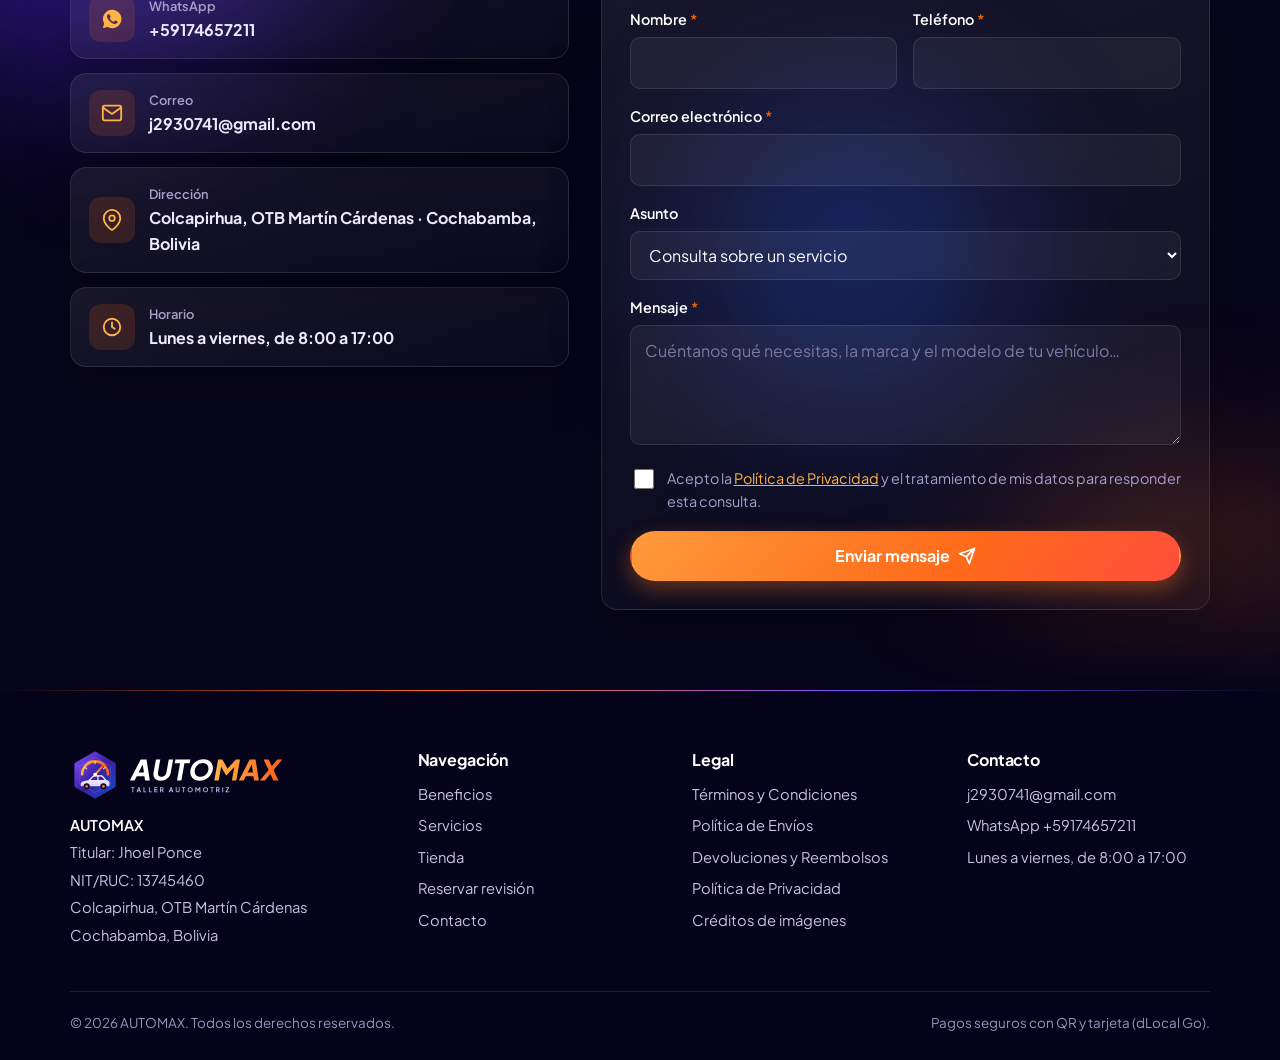
==== commit 0843b116: "Nuevo nombre AUTOMAX: logo, textos y dominio automax.poncesiles.com Co-Authored-By: Claude Opus 5.5 " ====
--- a/index.html
+++ b/index.html
@@ -3,15 +3,15 @@
 <head>
   <meta charset="UTF-8">
   <meta name="viewport" content="width=device-width, initial-scale=1">
-  <title>TORKE | Taller mecánico con reservas en línea y tienda de repuestos</title>
+  <title>AUTOMAX | Taller mecánico con reservas en línea y tienda de repuestos</title>
   <meta name="description" content="Reserva la revisión de tu vehículo en línea, compra repuestos, aceites, filtros, baterías y llantas, y lleva el historial de tu auto en el celular. Apps personalizadas para talleres.">
   <meta name="theme-color" content="#1a1033">
-  <meta property="og:title" content="TORKE | Tu taller en el bolsillo de tus clientes">
+  <meta property="og:title" content="AUTOMAX | Tu taller en el bolsillo de tus clientes">
   <meta property="og:description" content="Agenda en línea 24/7, recordatorios, historial de servicios y tienda de repuestos.">
   <meta property="og:type" content="website">
   <meta property="og:image" content="assets/img/fotos/hero.webp">
-  <link rel="icon" type="image/svg+xml" href="assets/img/logo-torke-icono.svg">
-  <link rel="apple-touch-icon" href="assets/img/logo-torke-icono.svg">
+  <link rel="icon" type="image/svg+xml" href="assets/img/logo-automax-icono.svg">
+  <link rel="apple-touch-icon" href="assets/img/logo-automax-icono.svg">
   <link rel="preconnect" href="https://fonts.googleapis.com">
   <link rel="preconnect" href="https://fonts.gstatic.com" crossorigin>
   <link href="https://fonts.googleapis.com/css2?family=Plus+Jakarta+Sans:wght@400;600;700;800&display=swap" rel="stylesheet">
@@ -35,7 +35,7 @@
       <g class="aguja"><path d="M100 100 100 34" stroke="#fff" stroke-width="4" stroke-linecap="round"/></g>
       <circle cx="100" cy="100" r="9" fill="#ff6a1a"/><circle cx="100" cy="100" r="4" fill="#fff"/>
     </svg>
-    <img class="intro__logo" src="assets/img/logo-torke.svg" alt="" width="240" height="64">
+    <img class="intro__logo" src="assets/img/logo-automax.svg" alt="" width="272" height="64">
     <p class="intro__texto">Encendiendo motores</p>
   </div>
 </div>
@@ -45,8 +45,8 @@
 <!-- HEADER -->
 <header class="header">
   <div class="contenedor header__fila">
-    <a class="marca" href="index.html" aria-label="TORKE, ir al inicio">
-      <img class="marca__logo" src="assets/img/logo-torke.svg" alt="TORKE" width="144" height="44">
+    <a class="marca" href="index.html" aria-label="AUTOMAX, ir al inicio">
+      <img class="marca__logo" src="assets/img/logo-automax.svg" alt="AUTOMAX" width="187" height="44">
     </a>
     <div class="header__acciones">
       <nav id="nav" class="nav" aria-label="Menú principal">
@@ -83,7 +83,7 @@
     <div class="contenedor hero__grid">
       <div>
         <div class="hero__pill hero__entra" style="--i:-3">
-          <img src="assets/img/logo-torke-icono.svg" alt="" width="34" height="34">
+          <img src="assets/img/logo-automax-icono.svg" alt="" width="34" height="34">
           <span>Taller mecánico <b>conectado</b></span>
         </div>
         <h1 id="hero-titulo">
@@ -124,7 +124,7 @@
             <div class="telefono__isla"></div>
             <div class="app__top">
               <div class="app__barra">
-                <img src="assets/img/logo-torke-icono.svg" alt="" width="30" height="30">
+                <img src="assets/img/logo-automax-icono.svg" alt="" width="30" height="30">
                 <span class="app__avatar">AM</span>
               </div>
               <p class="app__hola">¡Hola, Andrea! 👋</p>
@@ -308,7 +308,7 @@
       </div>
       <div class="pasos-proceso">
         <span class="pasos-proceso__linea" aria-hidden="true"></span>
-        <img class="pasos-proceso__auto" src="assets/img/logo-torke-icono.svg" alt="" width="44" height="44" aria-hidden="true">
+        <img class="pasos-proceso__auto" src="assets/img/logo-automax-icono.svg" alt="" width="44" height="44" aria-hidden="true">
         <div class="proceso" data-anim="arriba" style="--d:0">
           <div class="proceso__circulo"><svg viewBox="0 0 24 24" fill="none" stroke="currentColor" stroke-width="2" stroke-linecap="round" stroke-linejoin="round" aria-hidden="true"><path d="M14.7 6.3a4 4 0 0 0-5.4 5.4L3 18l3 3 6.3-6.3a4 4 0 0 0 5.4-5.4l-2.5 2.5-2.4-.6-.6-2.4z"/></svg></div>
           <div><h3>Elige el servicio</h3><p>Y cuéntanos qué síntomas tiene tu vehículo.</p></div>
@@ -622,10 +622,10 @@
   <div class="contenedor">
     <div class="footer__grid">
       <div class="footer__identidad">
-        <a class="marca" href="index.html" aria-label="TORKE, ir al inicio">
-          <img class="marca__logo" src="assets/img/logo-torke.svg" alt="TORKE" width="163" height="50" loading="lazy">
+        <a class="marca" href="index.html" aria-label="AUTOMAX, ir al inicio">
+          <img class="marca__logo" src="assets/img/logo-automax.svg" alt="AUTOMAX" width="213" height="50" loading="lazy">
         </a>
-        <p><strong data-cfg="negocio.nombre">TORKE</strong></p>
+        <p><strong data-cfg="negocio.nombre">AUTOMAX</strong></p>
         <p data-cfg-si="negocio.titular">Titular: <span data-cfg="negocio.titular"></span></p>
         <p data-cfg-si="negocio.nit">NIT/RUC: <span data-cfg="negocio.nit"></span></p>
         <p data-cfg-si="negocio.direccion"><span data-cfg="negocio.direccion"></span></p>
@@ -661,7 +661,7 @@
       </div>
     </div>
     <div class="footer__base">
-      <span>© <span data-anio>2026</span> <span data-cfg="negocio.nombre">TORKE</span>. Todos los derechos reservados.</span>
+      <span>© <span data-anio>2026</span> <span data-cfg="negocio.nombre">AUTOMAX</span>. Todos los derechos reservados.</span>
       <span>Pagos seguros con QR y tarjeta (dLocal Go).</span>
     </div>
   </div>
--- a/assets/css/styles.css
+++ b/assets/css/styles.css
@@ -1,5 +1,5 @@
 /* ==========================================================
-   TORKE — Hoja de estilos principal
+   AUTOMAX — Hoja de estilos principal
    Paleta: morado oscuro, azul oscuro y acento naranja
    ========================================================== */
 :root {
@@ -737,7 +737,7 @@
 .credito { margin: 0; }
 
 /* ==========================================================
-   v3 — TORKE: tema oscuro vibrante, luces y efectos
+   v3 — AUTOMAX: tema oscuro vibrante, luces y efectos
    Se activa con <body class="oscuro"> (inicio y reservas).
    ========================================================== */
 :root {
@@ -1108,3 +1108,5 @@
 .qr-fijo__img .vacio { width: 160px; height: 160px; display: grid; place-items: center; border: 2px dashed var(--borde); border-radius: 12px; padding: 0; }
 .stats .stat b { font-size: 1.5rem; }
 @media (max-width: 560px) { .admin-caja { padding: 16px; } .admin-guardar { padding: 12px; } }
+.campo input[type="checkbox"], .campo input[type="radio"] { width: auto; min-height: 0; padding: 0; margin-top: 3px; flex: none; accent-color: var(--naranja); }
+.ck-entrega .check { align-items: flex-start; }
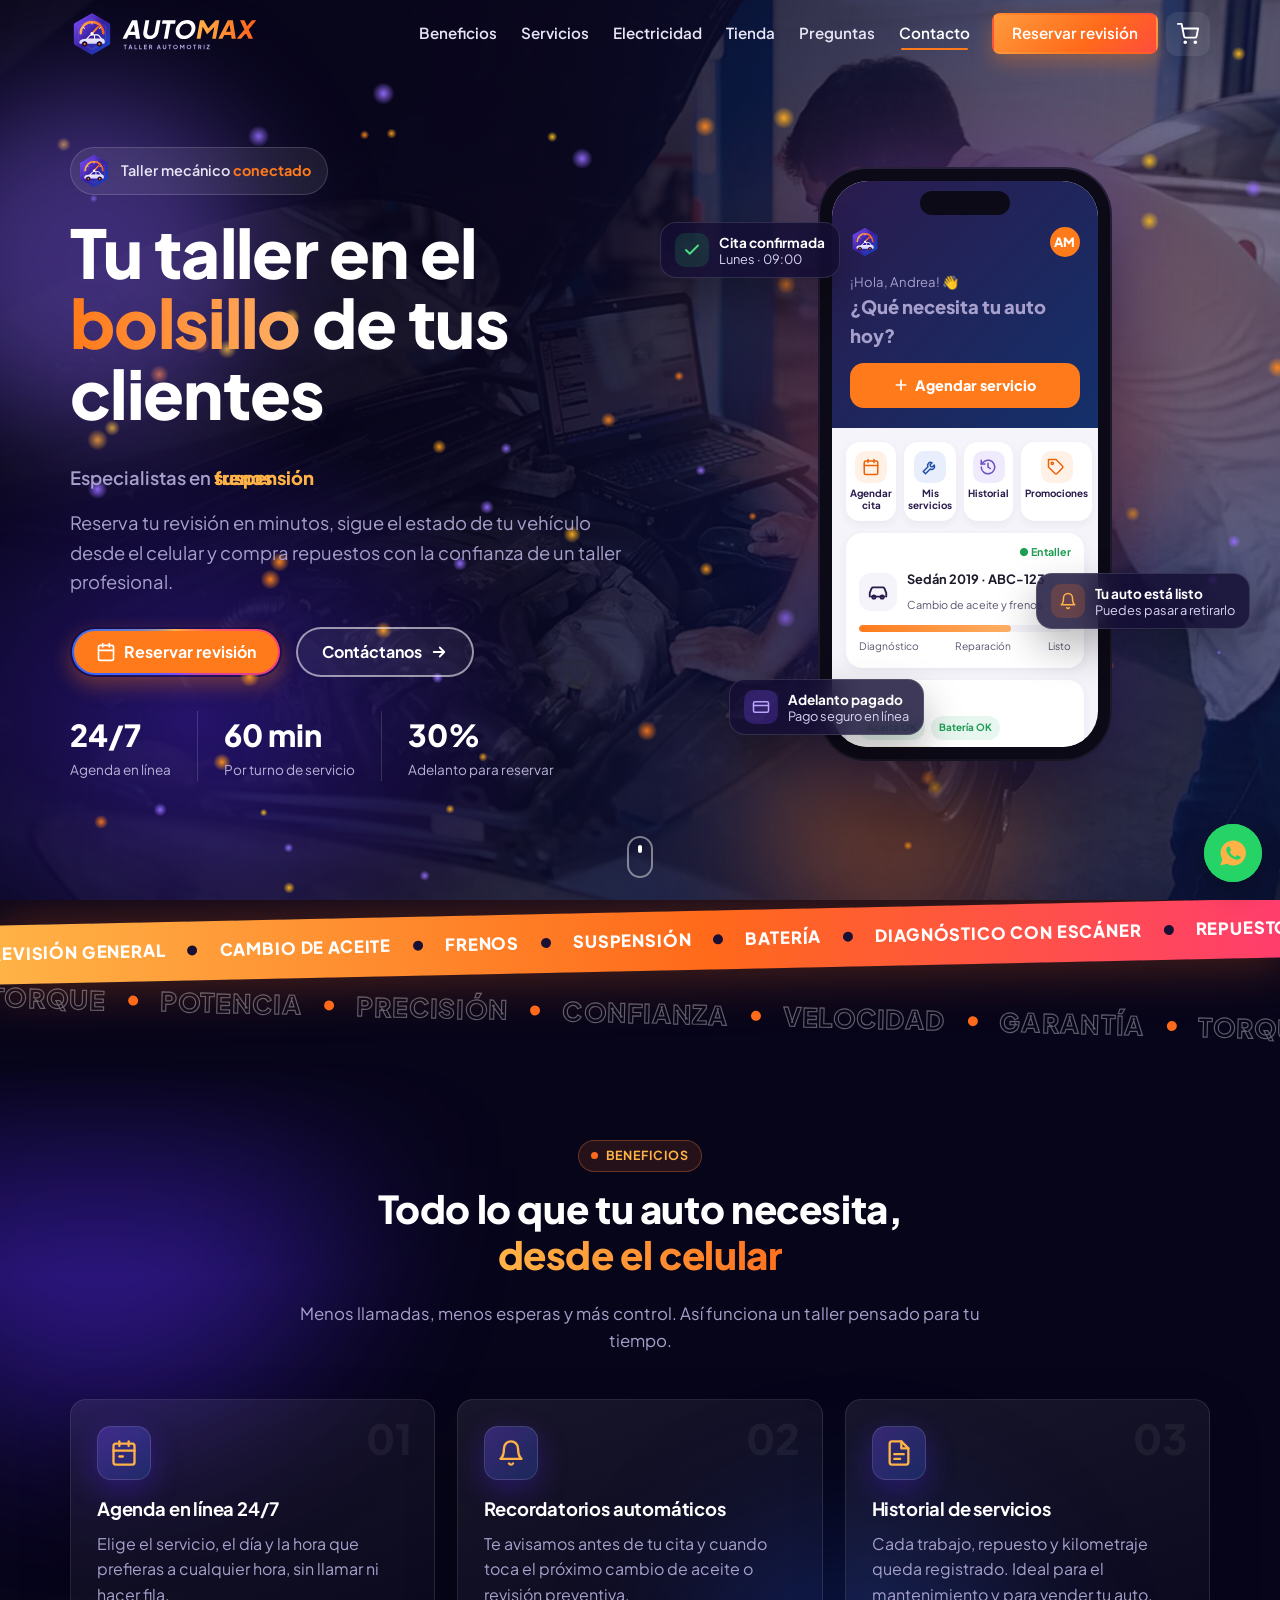
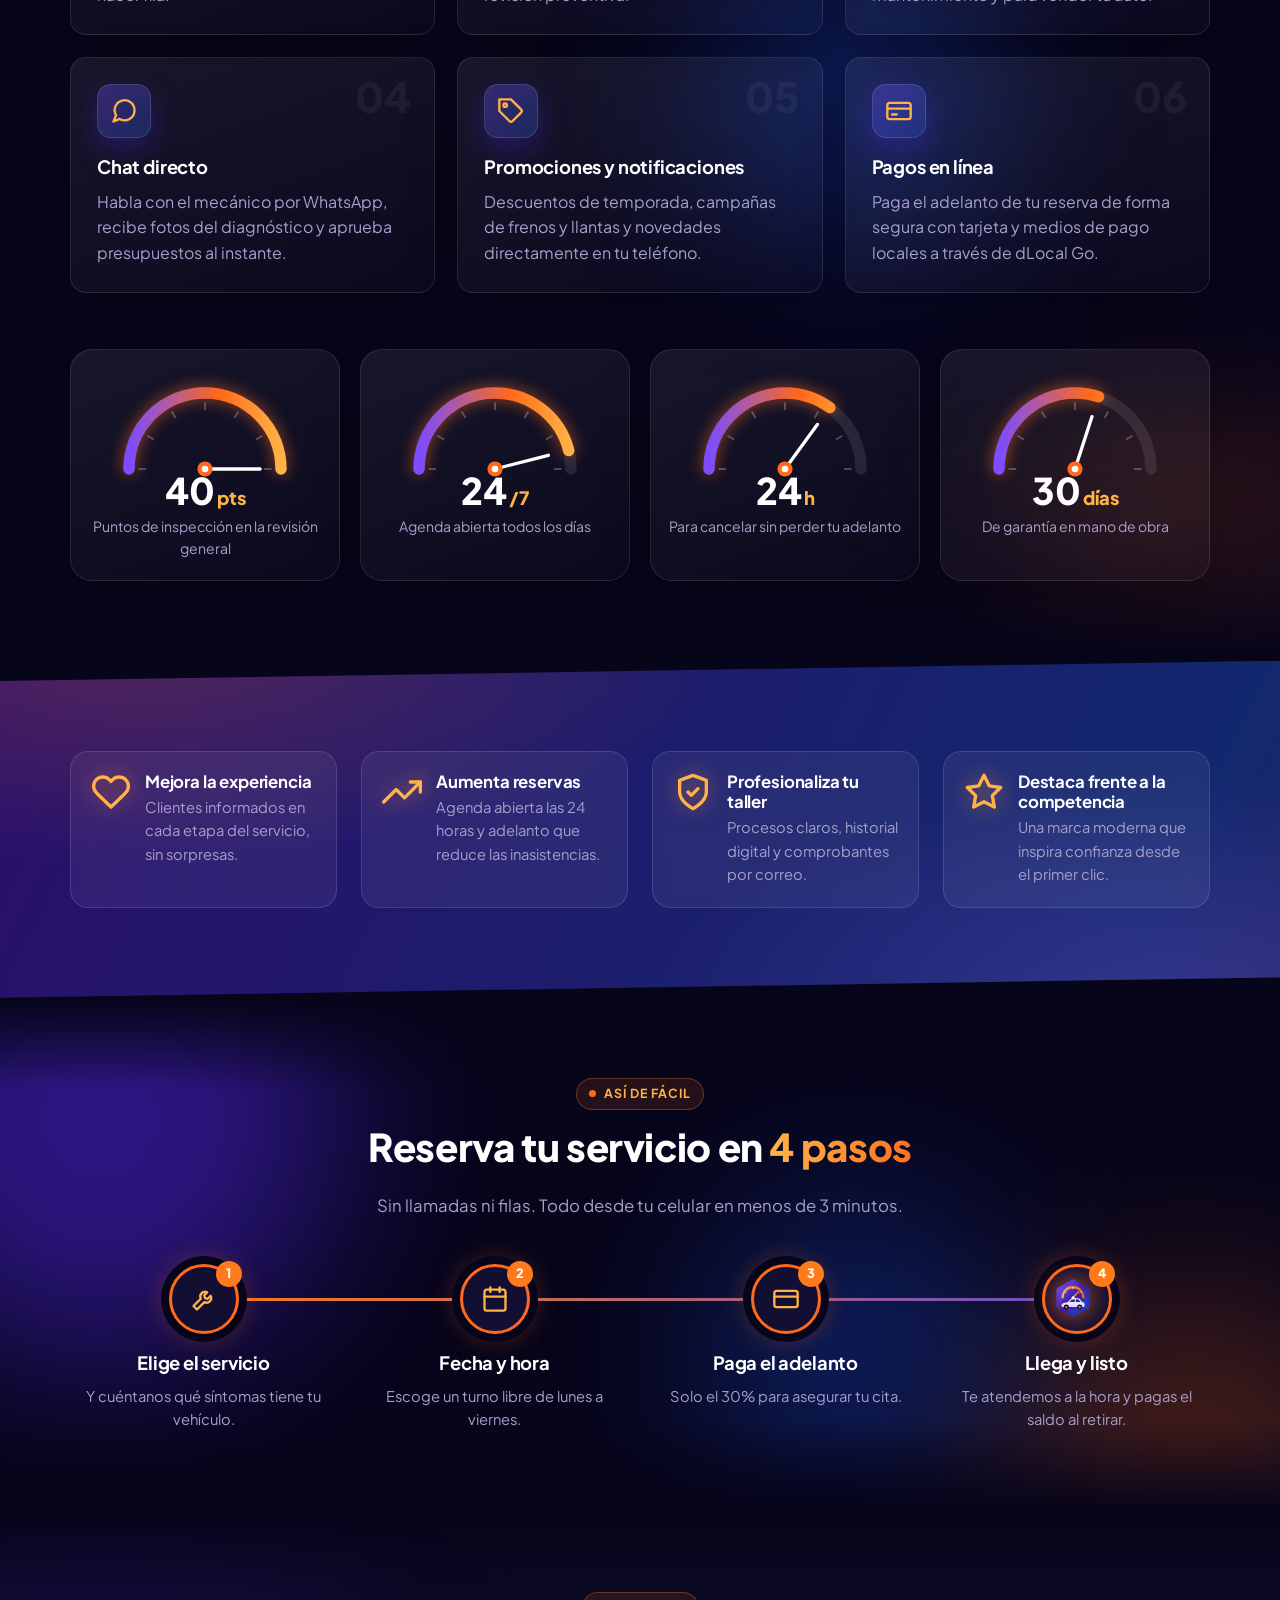
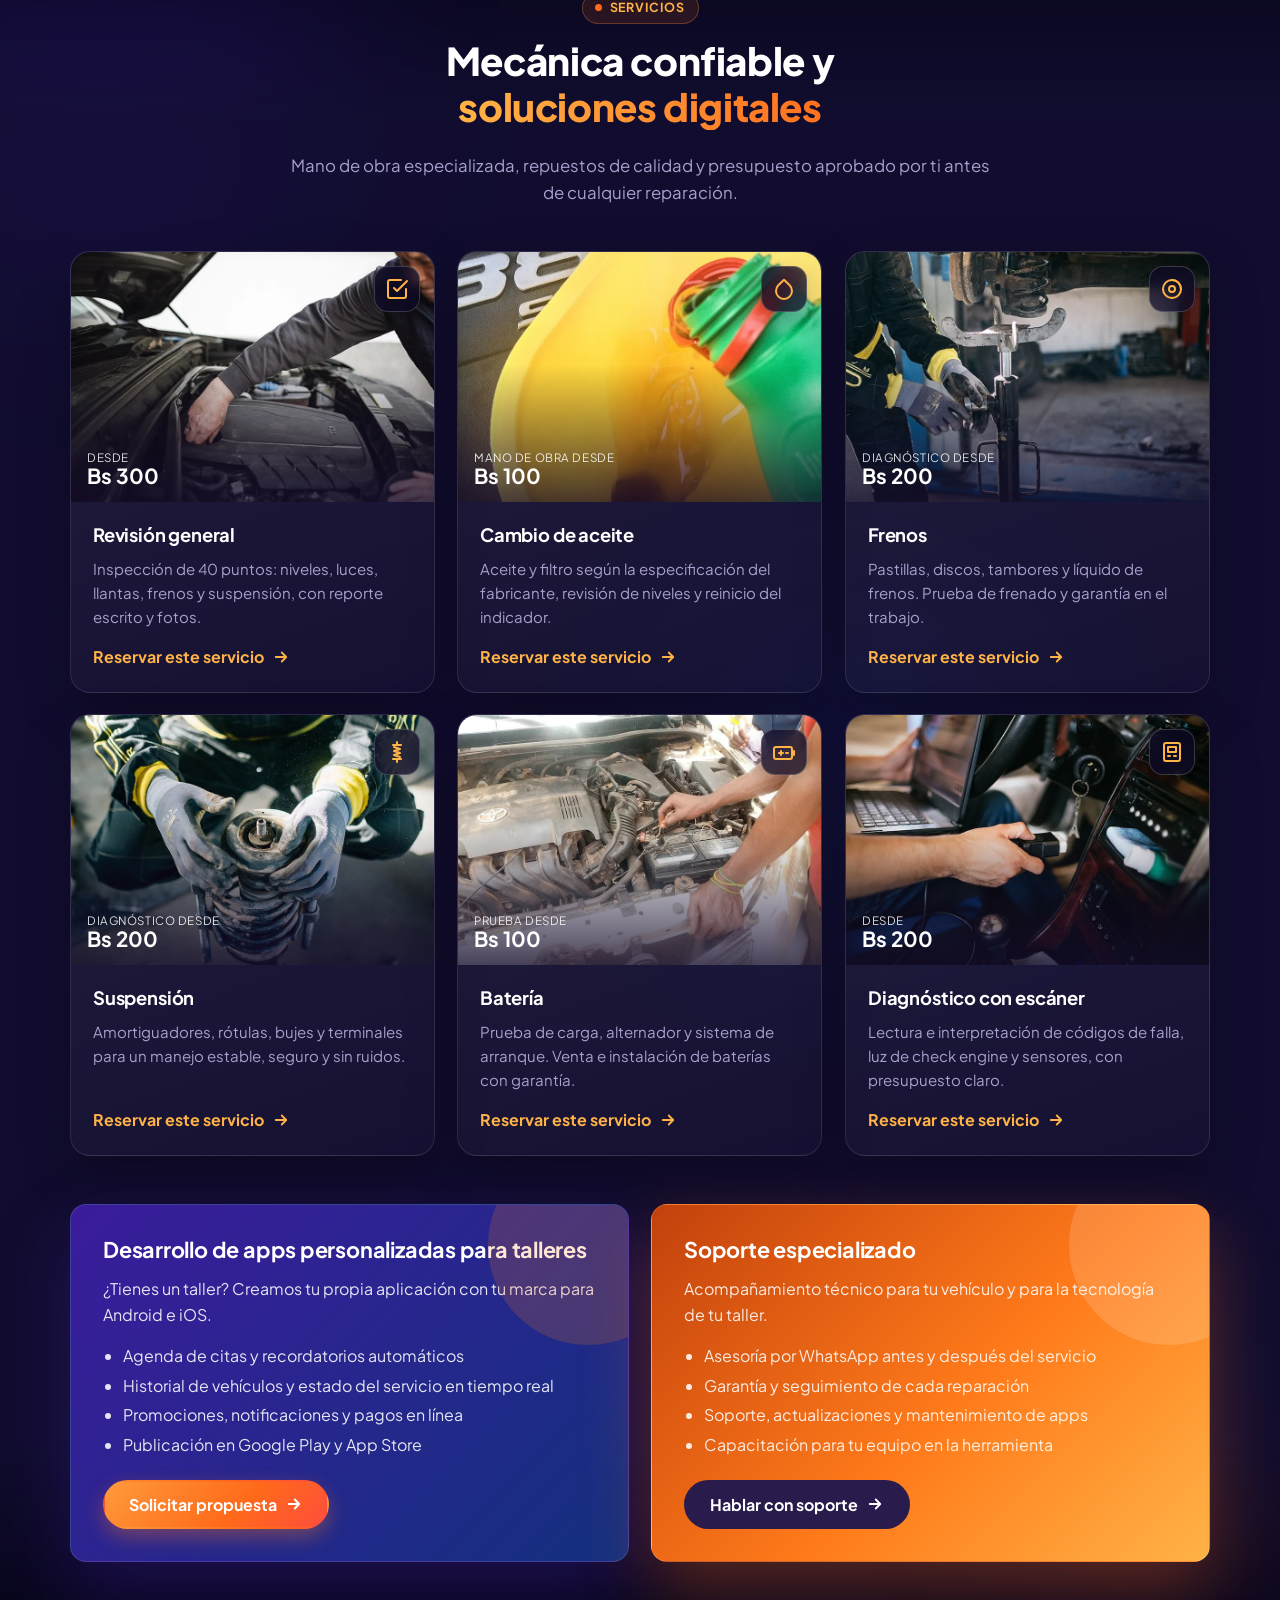
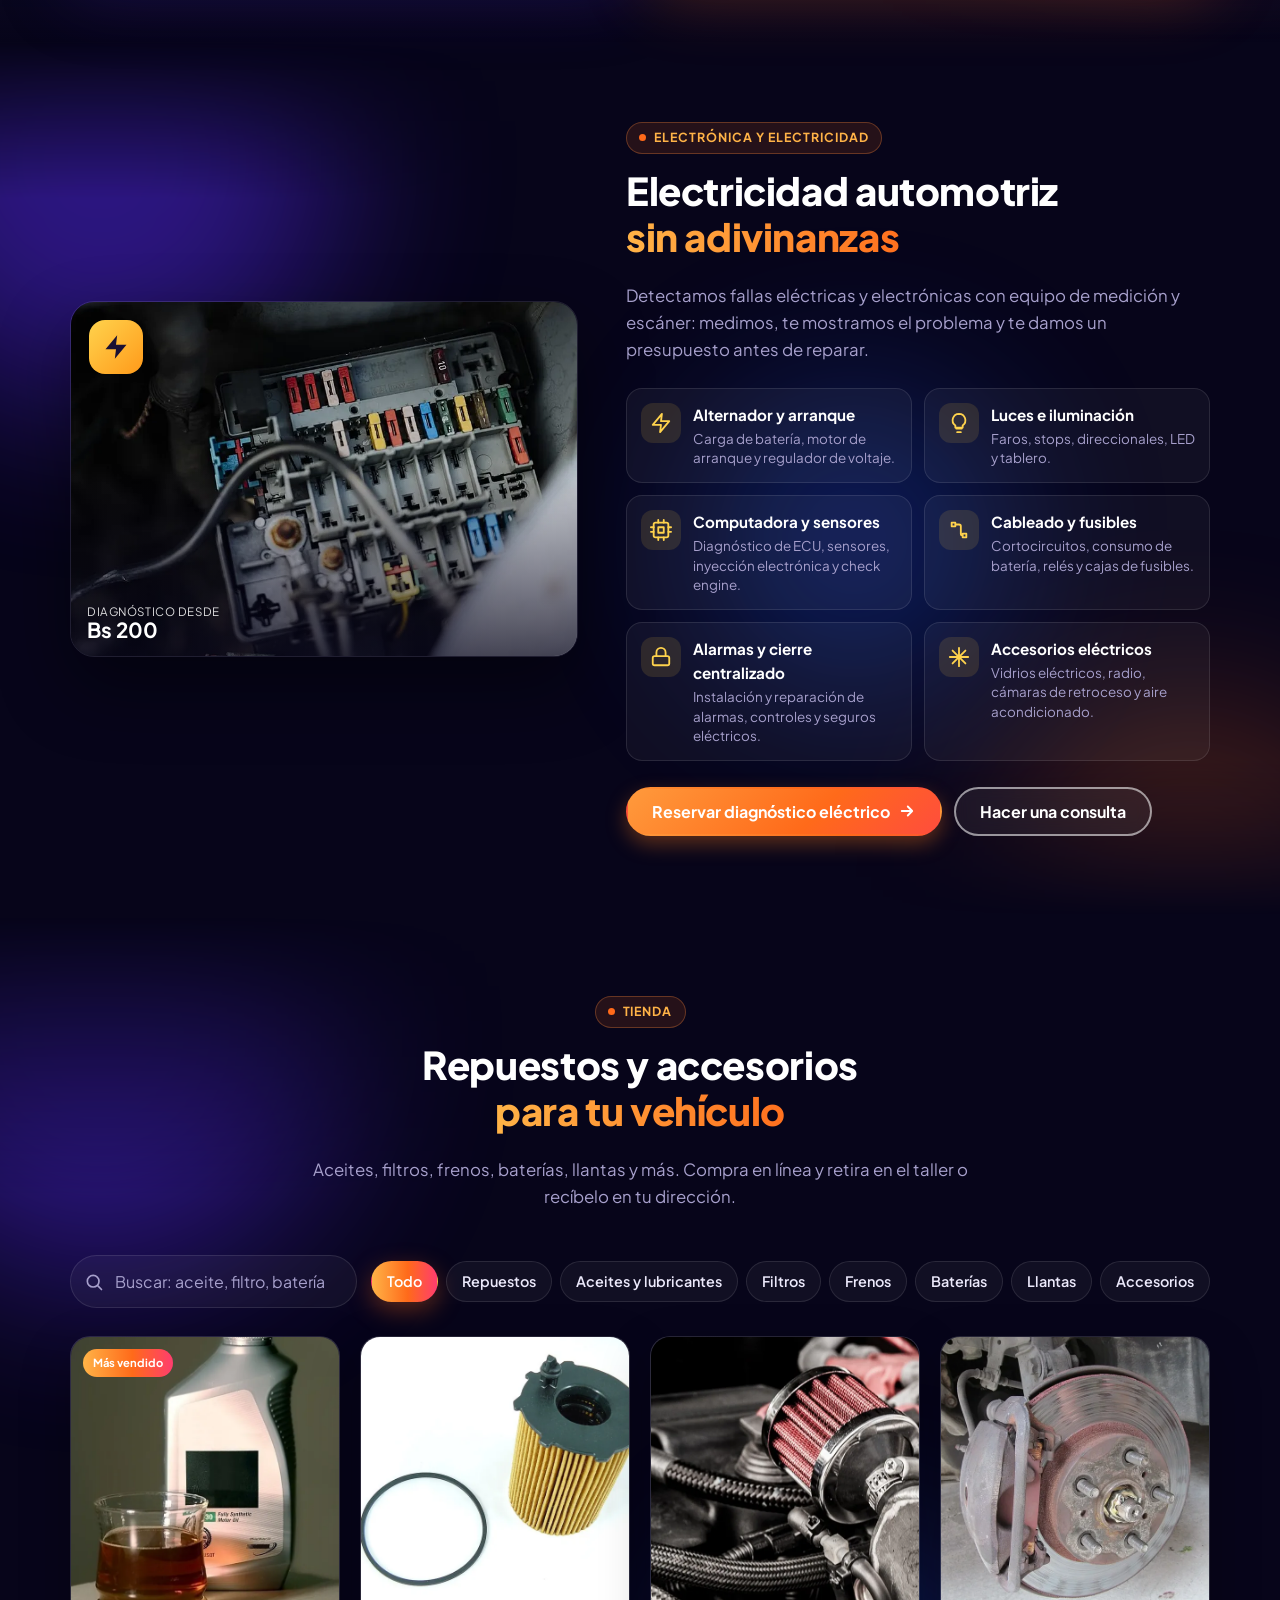
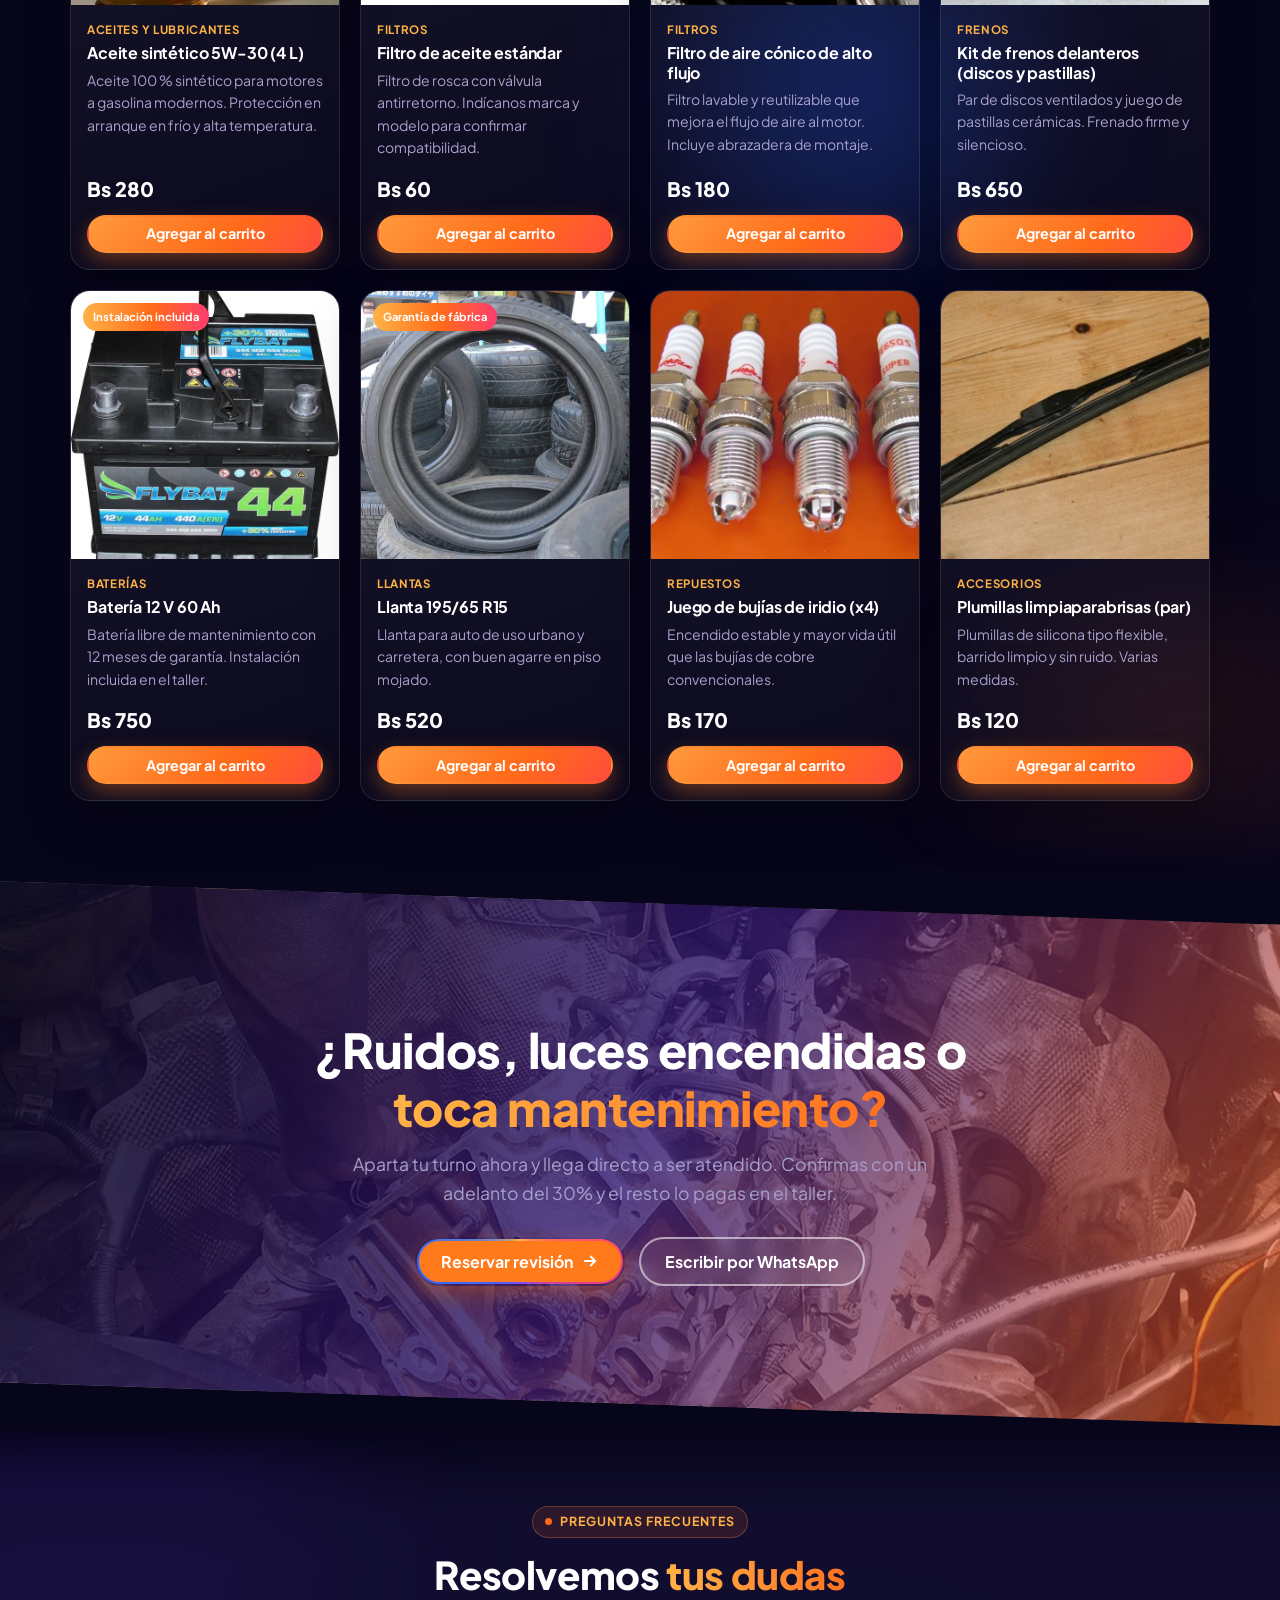
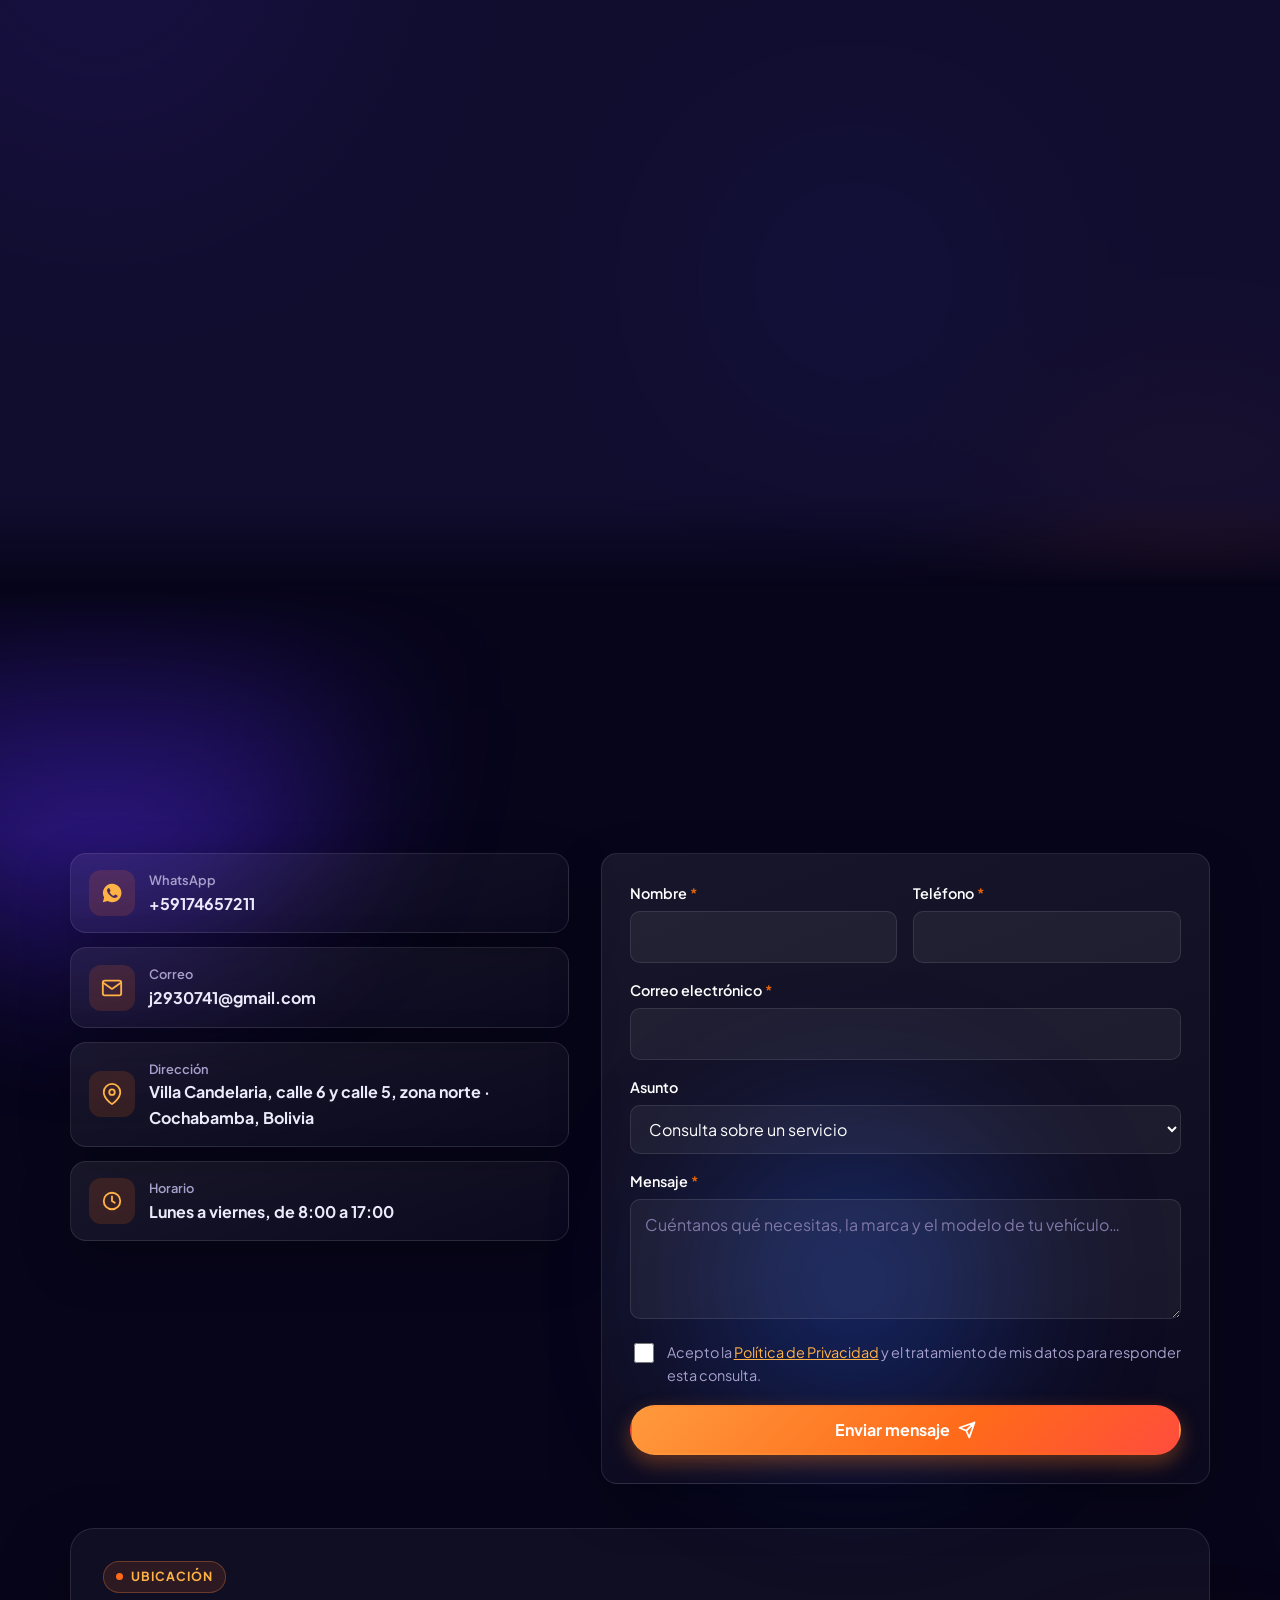
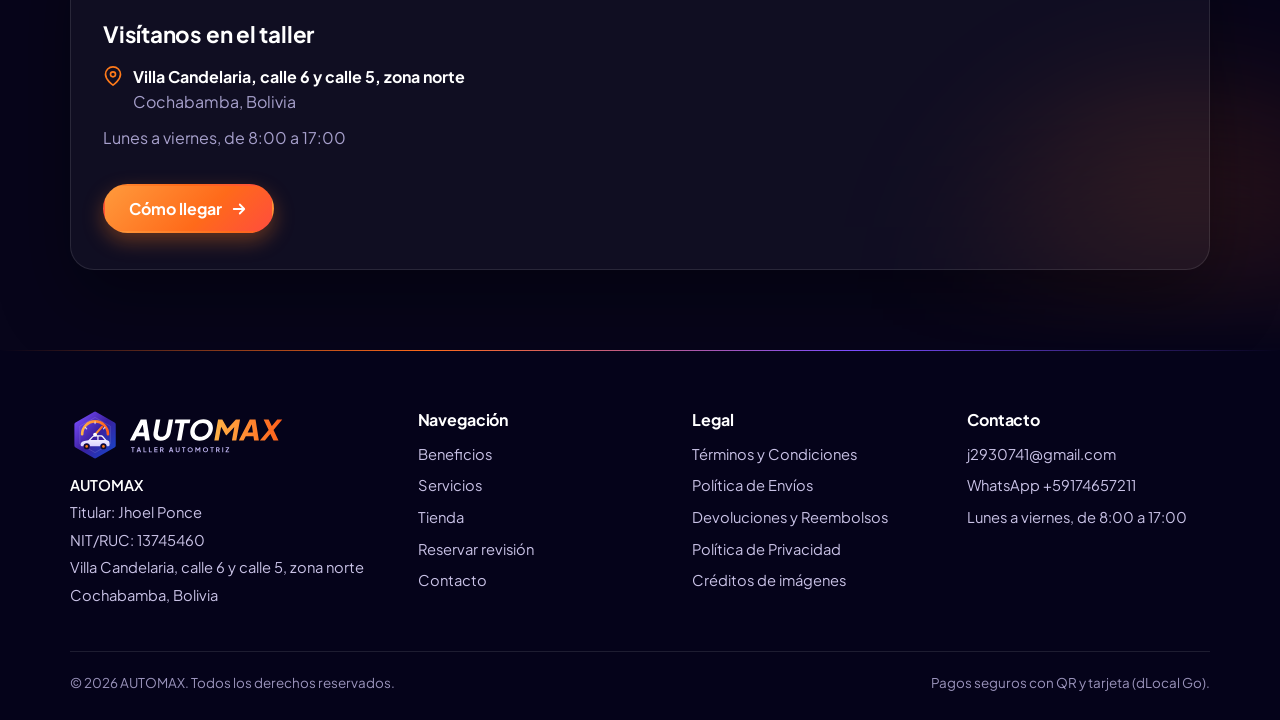
==== commit ae8ebfa2: "Precios nuevos, foto de revisión, apartado de electrónica y electricidad, y ubicación con mapa - Rev" ====
--- a/index.html
+++ b/index.html
@@ -52,6 +52,7 @@
       <nav id="nav" class="nav" aria-label="Menú principal">
         <a href="#beneficios">Beneficios</a>
         <a href="#servicios">Servicios</a>
+        <a href="#electricidad">Electricidad</a>
         <a href="#tienda">Tienda</a>
         <a href="#preguntas">Preguntas</a>
         <a href="#contacto">Contacto</a>
@@ -440,6 +441,39 @@
     </div>
   </section>
 
+  <!-- 4b. ELECTRÓNICA Y ELECTRICIDAD -->
+  <section id="electricidad" class="seccion elec" aria-labelledby="elec-titulo">
+    <div class="aurora" aria-hidden="true"><span></span><span></span><span></span></div>
+    <div class="contenedor">
+      <div class="elec__grid">
+        <div class="elec__foto" data-anim="izq">
+          <img src="assets/img/fotos/electrico.webp" alt="Caja de fusibles y cableado eléctrico en el compartimento del motor de un auto" loading="lazy" width="800" height="560">
+          <span class="elec__chispa" aria-hidden="true"><svg viewBox="0 0 24 24" fill="currentColor"><path d="M13 2 3 14h9l-1 8 10-12h-9z"/></svg></span>
+          <span class="servicio-card__precio" data-servicio="electrico"><small>Diagnóstico desde</small><strong data-precio>—</strong></span>
+        </div>
+        <div class="elec__texto">
+          <div class="seccion__cabecera seccion__cabecera--izq" data-anim="der">
+            <span class="etiqueta">Electrónica y electricidad</span>
+            <h2 id="elec-titulo" class="titulo-anim">Electricidad automotriz <span class="grad">sin adivinanzas</span></h2>
+            <p>Detectamos fallas eléctricas y electrónicas con equipo de medición y escáner: medimos, te mostramos el problema y te damos un presupuesto antes de reparar.</p>
+          </div>
+          <ul class="elec__lista">
+          <li class="elec__item foco" data-anim="arriba" style="--d:0"><i><svg viewBox="0 0 24 24" fill="none" stroke="currentColor" stroke-width="2" stroke-linecap="round" stroke-linejoin="round" aria-hidden="true"><path d="M13 2 3 14h9l-1 8 10-12h-9z"/></svg></i><div><b>Alternador y arranque</b><span>Carga de batería, motor de arranque y regulador de voltaje.</span></div></li>
+          <li class="elec__item foco" data-anim="arriba" style="--d:1"><i><svg viewBox="0 0 24 24" fill="none" stroke="currentColor" stroke-width="2" stroke-linecap="round" stroke-linejoin="round" aria-hidden="true"><path d="M9 18h6M10 22h4M12 2a7 7 0 0 0-4 12.7V17h8v-2.3A7 7 0 0 0 12 2z"/></svg></i><div><b>Luces e iluminación</b><span>Faros, stops, direccionales, LED y tablero.</span></div></li>
+          <li class="elec__item foco" data-anim="arriba" style="--d:2"><i><svg viewBox="0 0 24 24" fill="none" stroke="currentColor" stroke-width="2" stroke-linecap="round" stroke-linejoin="round" aria-hidden="true"><rect x="4" y="4" width="16" height="16" rx="2"/><path d="M9 9h6v6H9zM9 1v3M15 1v3M9 20v3M15 20v3M20 9h3M20 14h3M1 9h3M1 14h3"/></svg></i><div><b>Computadora y sensores</b><span>Diagnóstico de ECU, sensores, inyección electrónica y check engine.</span></div></li>
+          <li class="elec__item foco" data-anim="arriba" style="--d:0"><i><svg viewBox="0 0 24 24" fill="none" stroke="currentColor" stroke-width="2" stroke-linecap="round" stroke-linejoin="round" aria-hidden="true"><path d="M4 4h4v4H4zM16 16h4v4h-4zM8 6h4a2 2 0 0 1 2 2v8a2 2 0 0 0 2 2"/></svg></i><div><b>Cableado y fusibles</b><span>Cortocircuitos, consumo de batería, relés y cajas de fusibles.</span></div></li>
+          <li class="elec__item foco" data-anim="arriba" style="--d:1"><i><svg viewBox="0 0 24 24" fill="none" stroke="currentColor" stroke-width="2" stroke-linecap="round" stroke-linejoin="round" aria-hidden="true"><rect x="3" y="11" width="18" height="10" rx="2"/><path d="M7 11V7a5 5 0 0 1 10 0v4"/></svg></i><div><b>Alarmas y cierre centralizado</b><span>Instalación y reparación de alarmas, controles y seguros eléctricos.</span></div></li>
+          <li class="elec__item foco" data-anim="arriba" style="--d:2"><i><svg viewBox="0 0 24 24" fill="none" stroke="currentColor" stroke-width="2" stroke-linecap="round" stroke-linejoin="round" aria-hidden="true"><path d="M12 2v20M2 12h20M5 5l14 14M19 5 5 19"/></svg></i><div><b>Accesorios eléctricos</b><span>Vidrios eléctricos, radio, cámaras de retroceso y aire acondicionado.</span></div></li>
+          </ul>
+          <div class="elec__acciones" data-anim="arriba">
+            <a class="btn btn--primario" href="reservar.html?servicio=electrico" data-magnetico>Reservar diagnóstico eléctrico <svg class="flecha" width="18" height="18" viewBox="0 0 24 24" fill="none" stroke="currentColor" stroke-width="2.4" stroke-linecap="round" stroke-linejoin="round" aria-hidden="true"><path d="M5 12h14M13 6l6 6-6 6"/></svg></a>
+            <a class="btn btn--secundario" href="#contacto" data-asunto="Consulta sobre un servicio">Hacer una consulta</a>
+          </div>
+        </div>
+      </div>
+    </div>
+  </section>
+
   <!-- 5. TIENDA -->
   <section id="tienda" class="seccion" aria-labelledby="tienda-titulo">
     <div class="aurora" aria-hidden="true"><span></span><span></span><span></span></div>
@@ -580,6 +614,20 @@
           <div id="contacto-msg" role="status" aria-live="polite"></div>
         </form>
       </div>
+
+      <div class="mapa" data-anim="arriba">
+        <div class="mapa__info">
+          <span class="etiqueta">Ubicación</span>
+          <h3>Visítanos en el taller</h3>
+          <p class="mapa__dir"><svg width="20" height="20" viewBox="0 0 24 24" fill="none" stroke="currentColor" stroke-width="2" stroke-linecap="round" stroke-linejoin="round" aria-hidden="true"><path d="M21 10c0 7-9 13-9 13S3 17 3 10a9 9 0 0 1 18 0z"/><circle cx="12" cy="10" r="3"/></svg>
+            <span><strong data-cfg="negocio.direccion">Villa Candelaria, calle 6 y calle 5, zona norte</strong><br><span data-cfg="negocio.ubicacion">Cochabamba, Bolivia</span></span></p>
+          <p><span data-cfg="negocio.horarioTexto">Lunes a viernes, de 8:00 a 17:00</span></p>
+          <a class="btn btn--primario" href="https://www.google.com/maps/search/?api=1&amp;query=Villa+Candelaria+calle+6+calle+5+zona+norte+Cochabamba+Bolivia" target="_blank" rel="noopener">Cómo llegar <svg class="flecha" width="18" height="18" viewBox="0 0 24 24" fill="none" stroke="currentColor" stroke-width="2.4" stroke-linecap="round" stroke-linejoin="round" aria-hidden="true"><path d="M5 12h14M13 6l6 6-6 6"/></svg></a>
+        </div>
+        <div class="mapa__marco">
+          <iframe title="Mapa de ubicación del taller en Villa Candelaria, zona norte de Cochabamba" src="https://maps.google.com/maps?q=Villa%20Candelaria%2C%20Cochabamba%2C%20Bolivia&amp;z=16&amp;hl=es&amp;output=embed" loading="lazy" referrerpolicy="no-referrer-when-downgrade" allowfullscreen></iframe>
+        </div>
+      </div>
     </div>
   </section>
 </main>
--- a/assets/css/styles.css
+++ b/assets/css/styles.css
@@ -1110,3 +1110,40 @@
 @media (max-width: 560px) { .admin-caja { padding: 16px; } .admin-guardar { padding: 12px; } }
 .campo input[type="checkbox"], .campo input[type="radio"] { width: auto; min-height: 0; padding: 0; margin-top: 3px; flex: none; accent-color: var(--naranja); }
 .ck-entrega .check { align-items: flex-start; }
+
+/* =====================================================================
+   v5 — Electrónica y electricidad + mapa de ubicación
+   ===================================================================== */
+.seccion__cabecera--izq { text-align: left; margin: 0 0 24px; max-width: none; }
+.elec__grid { display: grid; grid-template-columns: 1fr 1.15fr; gap: 48px; align-items: center; }
+.elec__foto { position: relative; border-radius: 24px; overflow: hidden; box-shadow: 0 30px 70px rgba(0,0,0,.45); border: 1px solid rgba(255,255,255,.1); }
+.elec__foto img { display: block; width: 100%; height: auto; aspect-ratio: 10 / 7; object-fit: cover; transition: transform .8s cubic-bezier(.2,.8,.2,1); }
+.elec__foto:hover img { transform: scale(1.06); }
+.elec__foto::after { content: ""; position: absolute; inset: 0; background: linear-gradient(180deg, transparent 45%, rgba(7,5,26,.7)); pointer-events: none; }
+.elec__foto .servicio-card__precio { z-index: 2; }
+.elec__chispa { position: absolute; z-index: 2; top: 18px; left: 18px; width: 54px; height: 54px; border-radius: 16px; display: grid; place-items: center; color: #1a1033; background: linear-gradient(135deg, #ffd34d, #ff9a1a); box-shadow: 0 0 0 0 rgba(255,200,60,.6); animation: chispaPulso 2.4s ease-in-out infinite; }
+.elec__chispa svg { width: 28px; height: 28px; animation: chispaParpadeo 3.2s steps(1) infinite; }
+@keyframes chispaPulso { 0%, 100% { box-shadow: 0 0 0 0 rgba(255,200,60,.55); } 50% { box-shadow: 0 0 0 16px rgba(255,200,60,0); } }
+@keyframes chispaParpadeo { 0%, 88%, 94%, 100% { opacity: 1; } 90%, 96% { opacity: .25; } }
+.elec__lista { list-style: none; padding: 0; margin: 0 0 26px; display: grid; grid-template-columns: 1fr 1fr; gap: 12px; }
+.elec__item { display: flex; gap: 12px; align-items: flex-start; padding: 14px; border-radius: 16px; background: rgba(255,255,255,.045); border: 1px solid rgba(255,255,255,.1); transition: transform .25s, border-color .25s, background .25s; }
+.elec__item:hover { transform: translateY(-3px); border-color: rgba(255,200,60,.5); background: rgba(255,200,60,.06); }
+.elec__item i { flex: none; width: 40px; height: 40px; border-radius: 12px; display: grid; place-items: center; color: #ffd34d; background: rgba(255,200,60,.12); }
+.elec__item i svg { width: 22px; height: 22px; }
+.elec__item b { display: block; color: #fff; font-size: .95rem; margin-bottom: 2px; }
+.elec__item span { display: block; color: var(--texto-tenue); font-size: .84rem; line-height: 1.45; }
+.elec__acciones { display: flex; flex-wrap: wrap; gap: 12px; }
+@media (max-width: 920px) { .elec__grid { grid-template-columns: 1fr; gap: 30px; } }
+@media (max-width: 560px) { .elec__lista { grid-template-columns: 1fr; } .elec__acciones .btn { width: 100%; } }
+
+.mapa { display: grid; grid-template-columns: 1fr 1.6fr; gap: 0; margin-top: 44px; border-radius: 24px; overflow: hidden; border: 1px solid rgba(255,255,255,.1); background: rgba(255,255,255,.04); box-shadow: 0 30px 70px rgba(0,0,0,.35); }
+.mapa__info { padding: 32px; display: flex; flex-direction: column; gap: 10px; align-items: flex-start; }
+.mapa__info h3 { color: #fff; font-size: 1.4rem; margin: 4px 0 6px; }
+.mapa__dir { display: flex; gap: 10px; align-items: flex-start; margin: 0; }
+.mapa__dir svg { flex: none; color: var(--naranja); margin-top: 2px; }
+.mapa__dir strong { color: #fff; }
+.mapa__info .btn { margin-top: 8px; }
+.mapa__marco { min-height: 340px; position: relative; }
+.mapa__marco iframe { position: absolute; inset: 0; width: 100%; height: 100%; border: 0; filter: saturate(.9) contrast(1.05); }
+@media (max-width: 860px) { .mapa { grid-template-columns: 1fr; } .mapa__marco { min-height: 300px; } .mapa__info { padding: 24px; } }
+.nav a { padding: 8px 10px; }
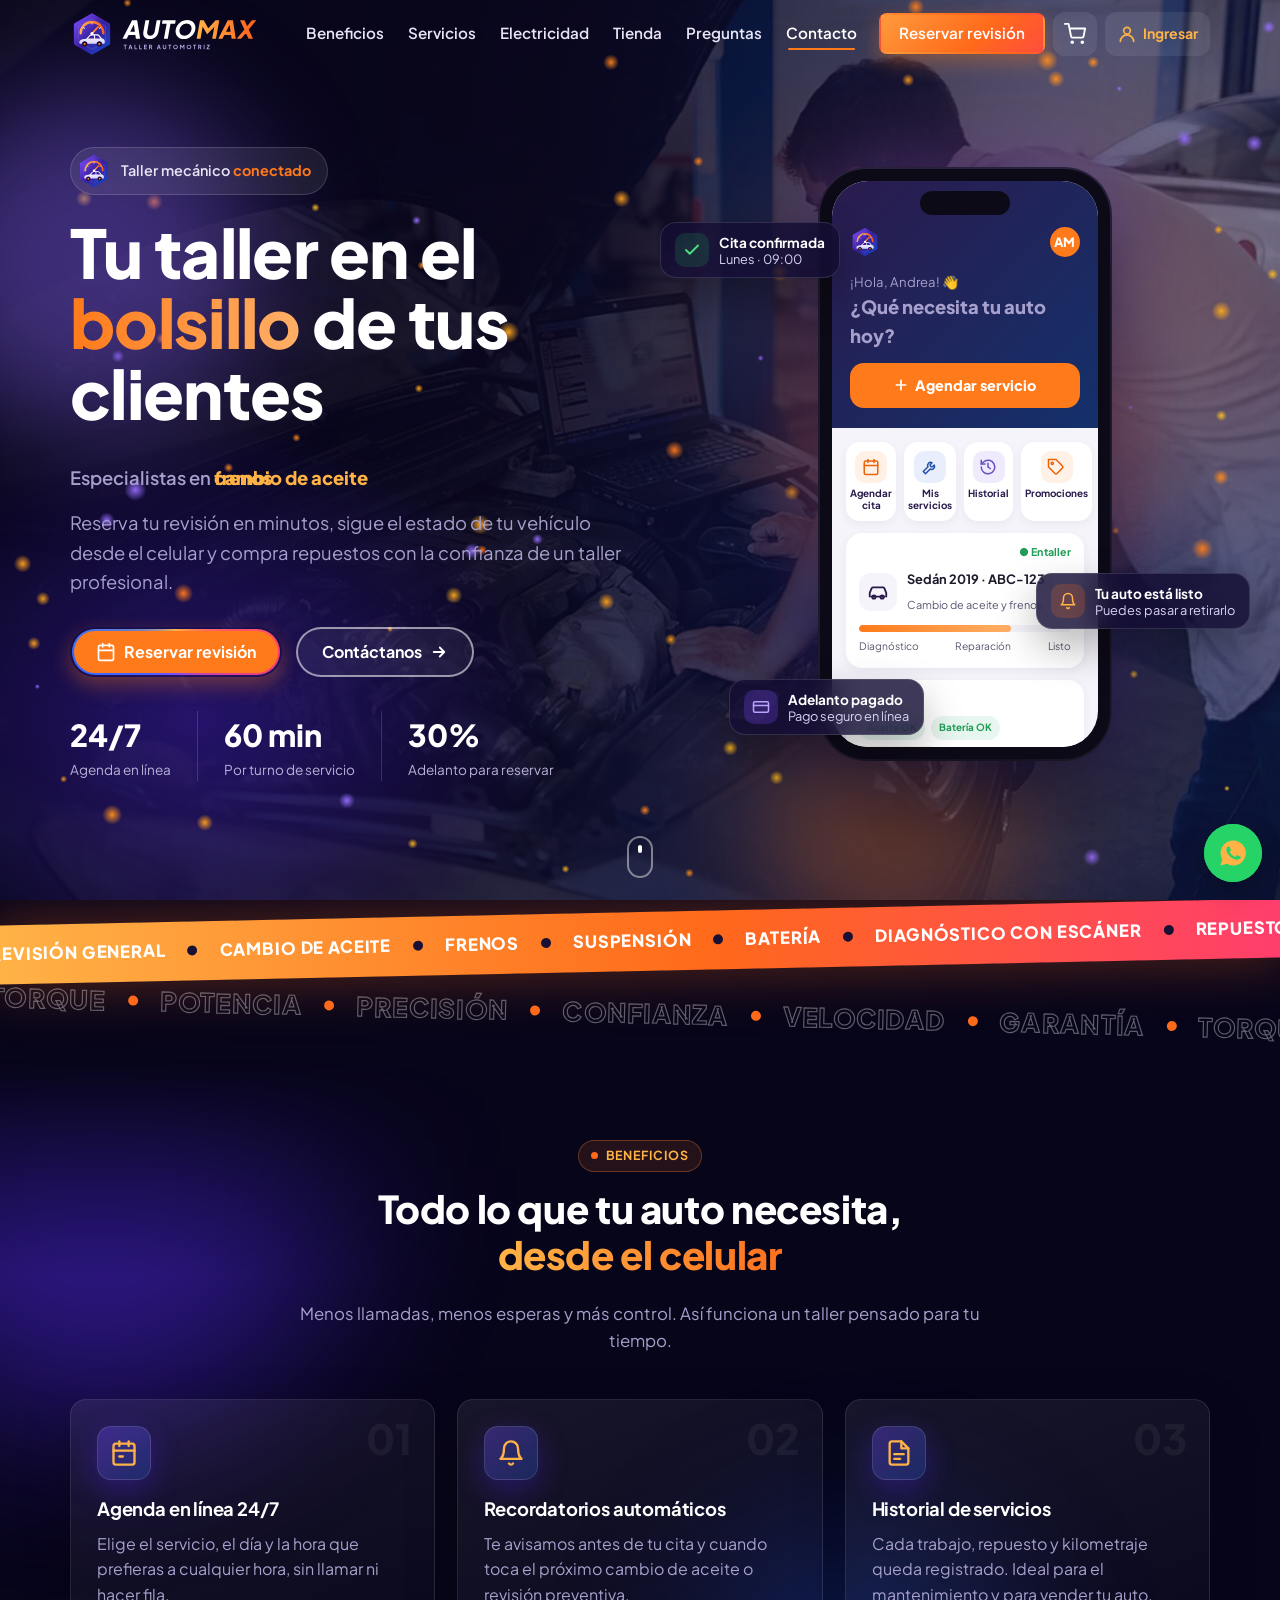
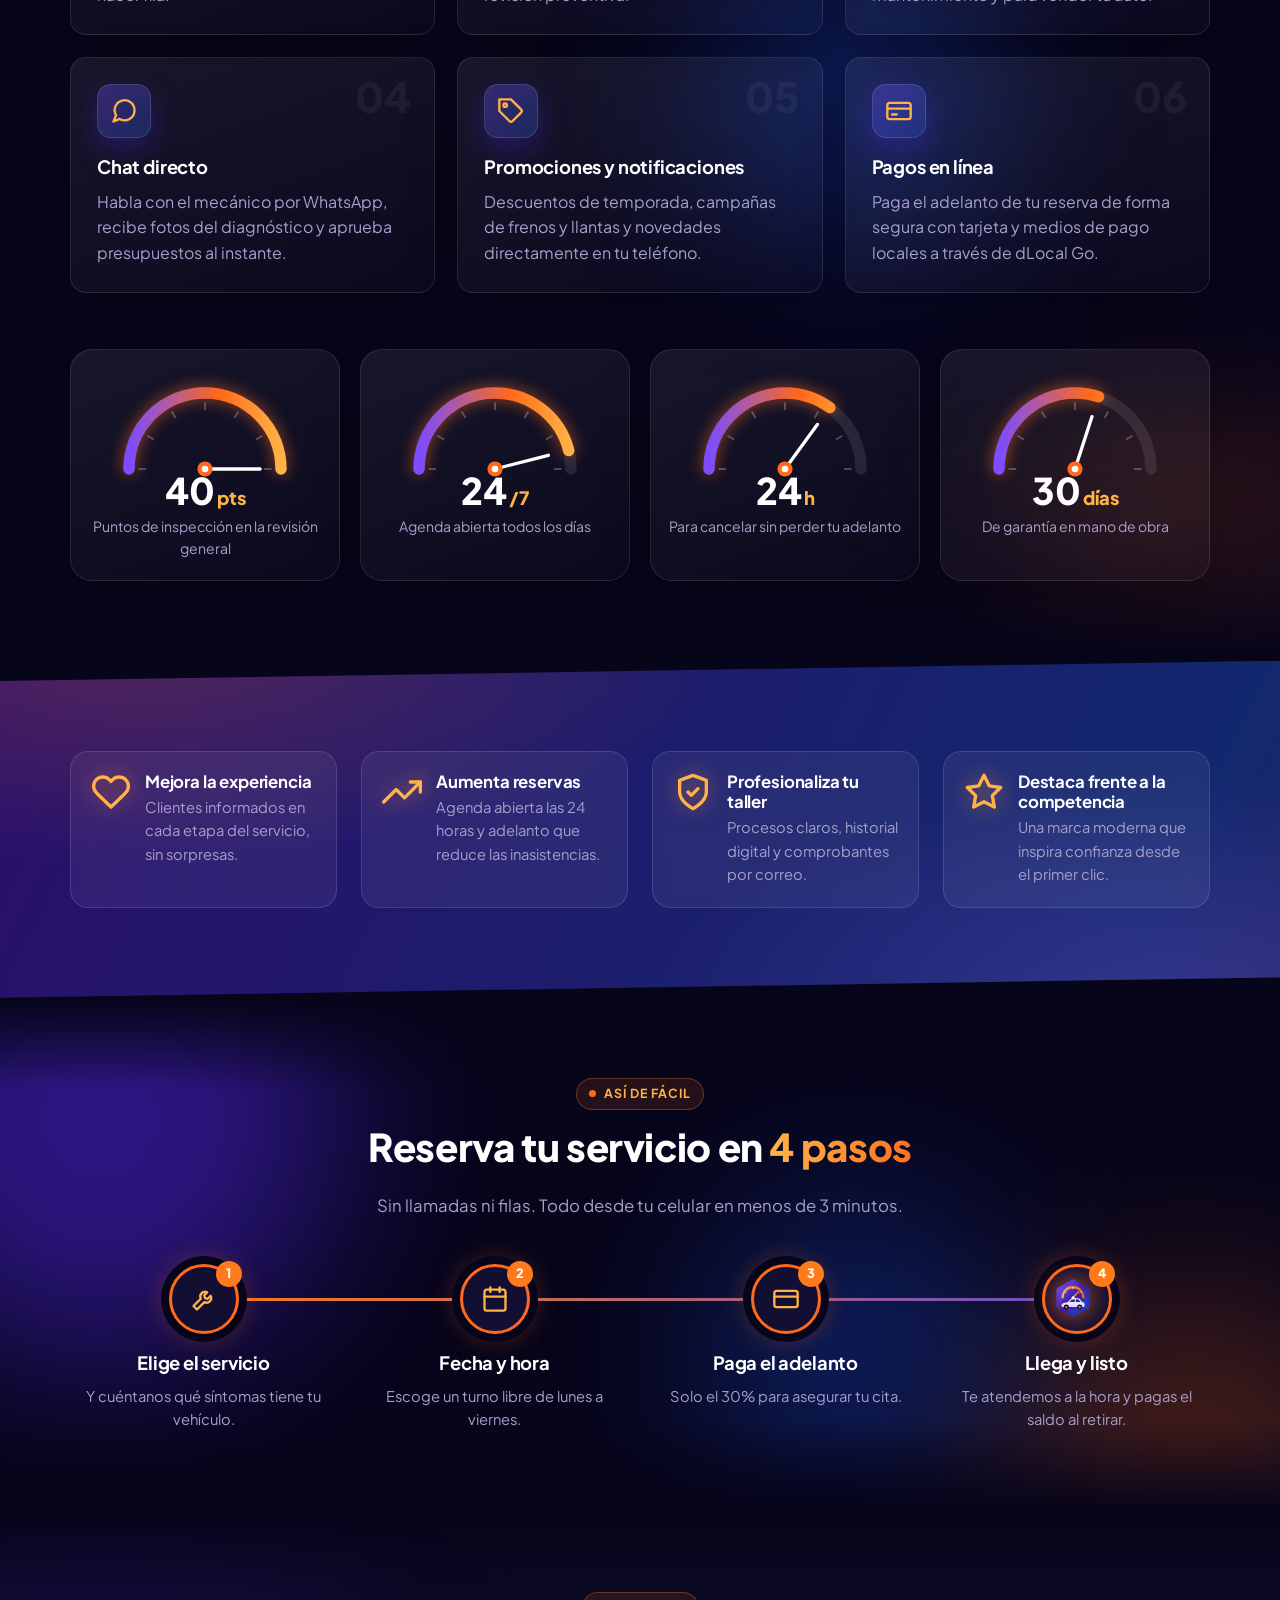
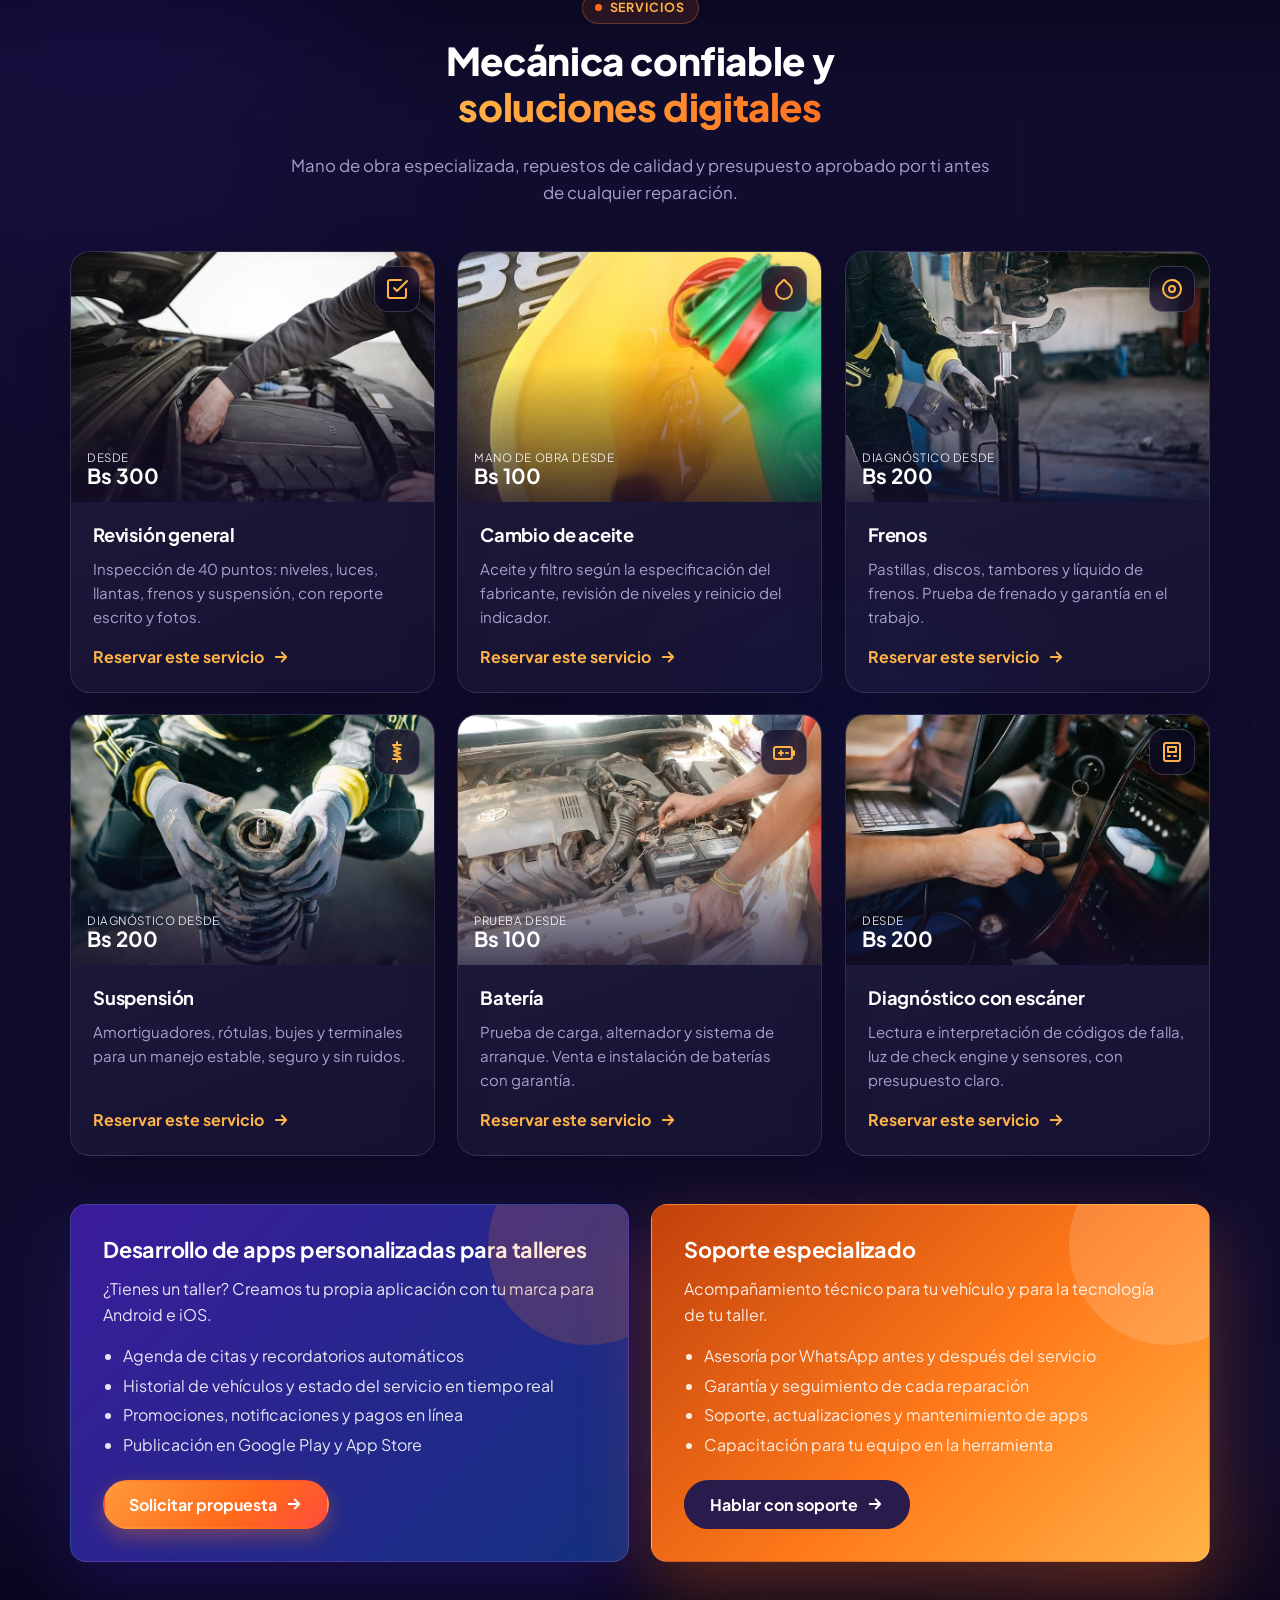
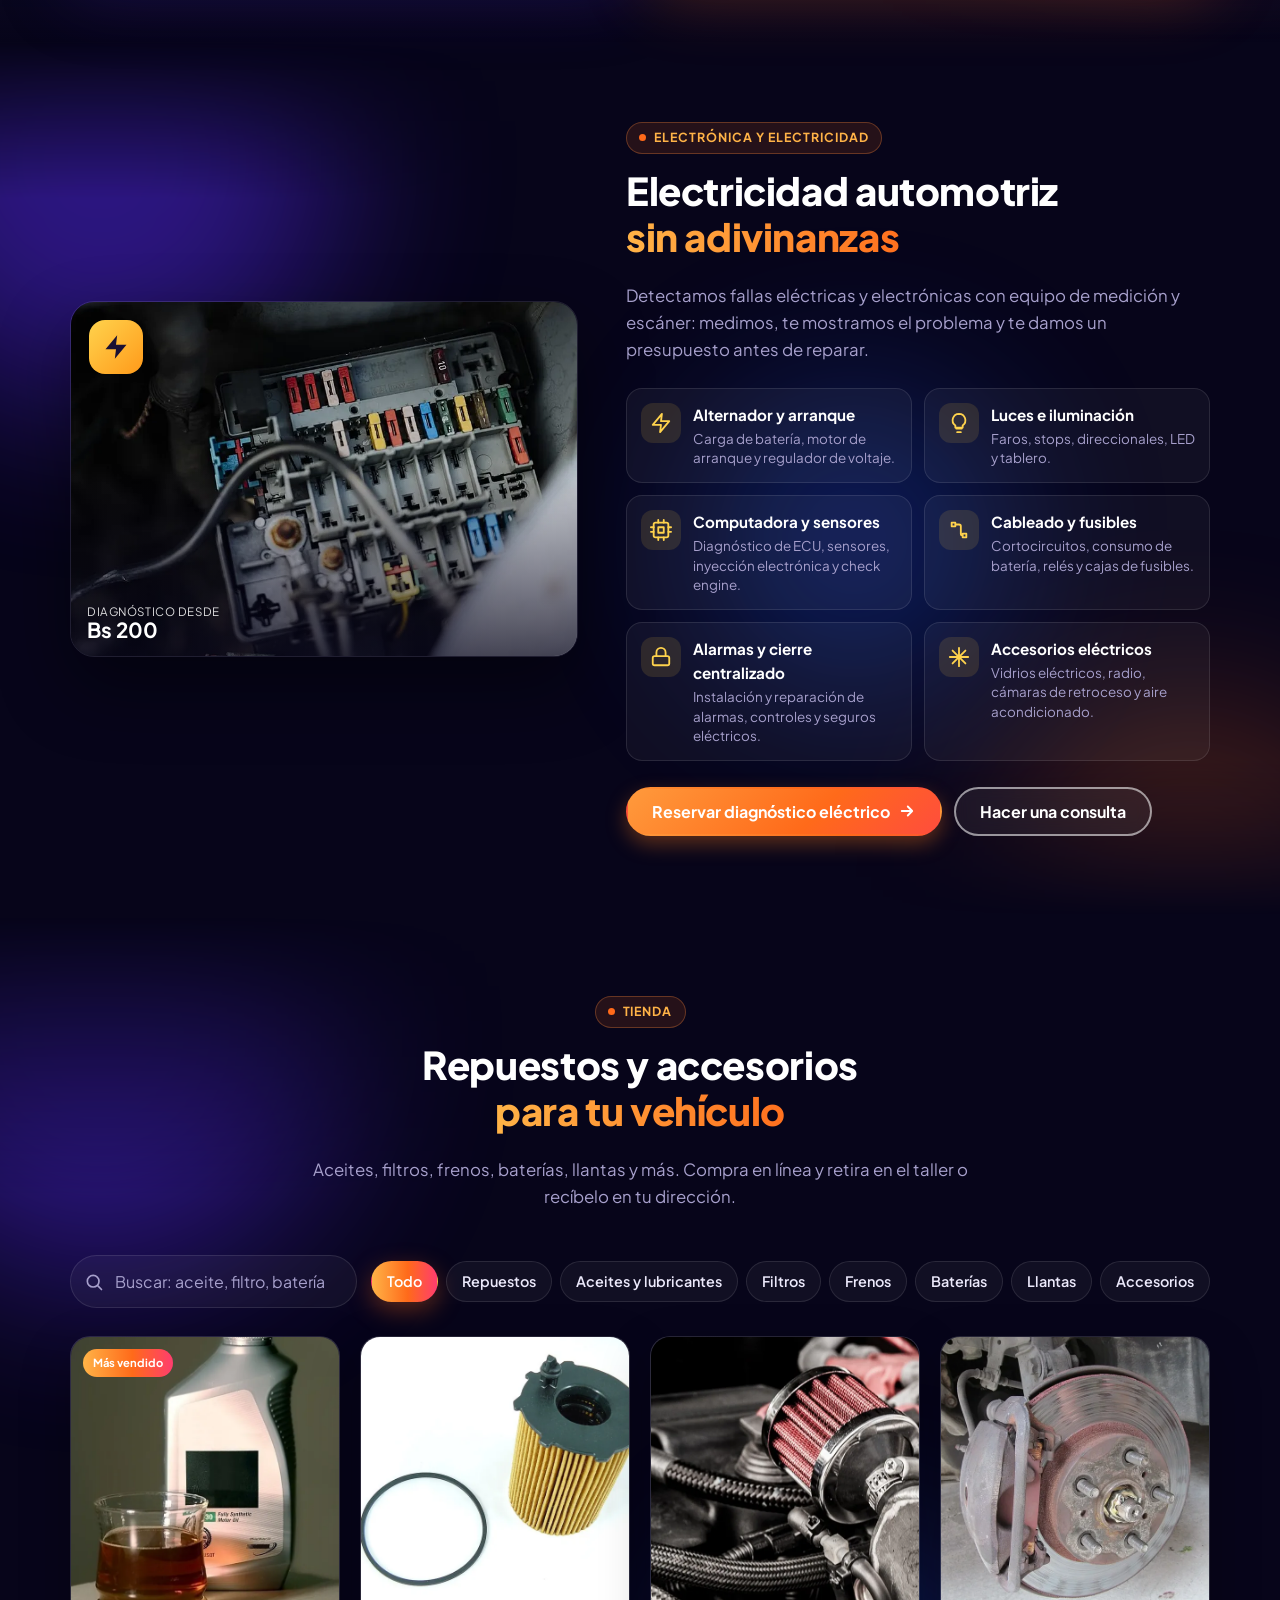
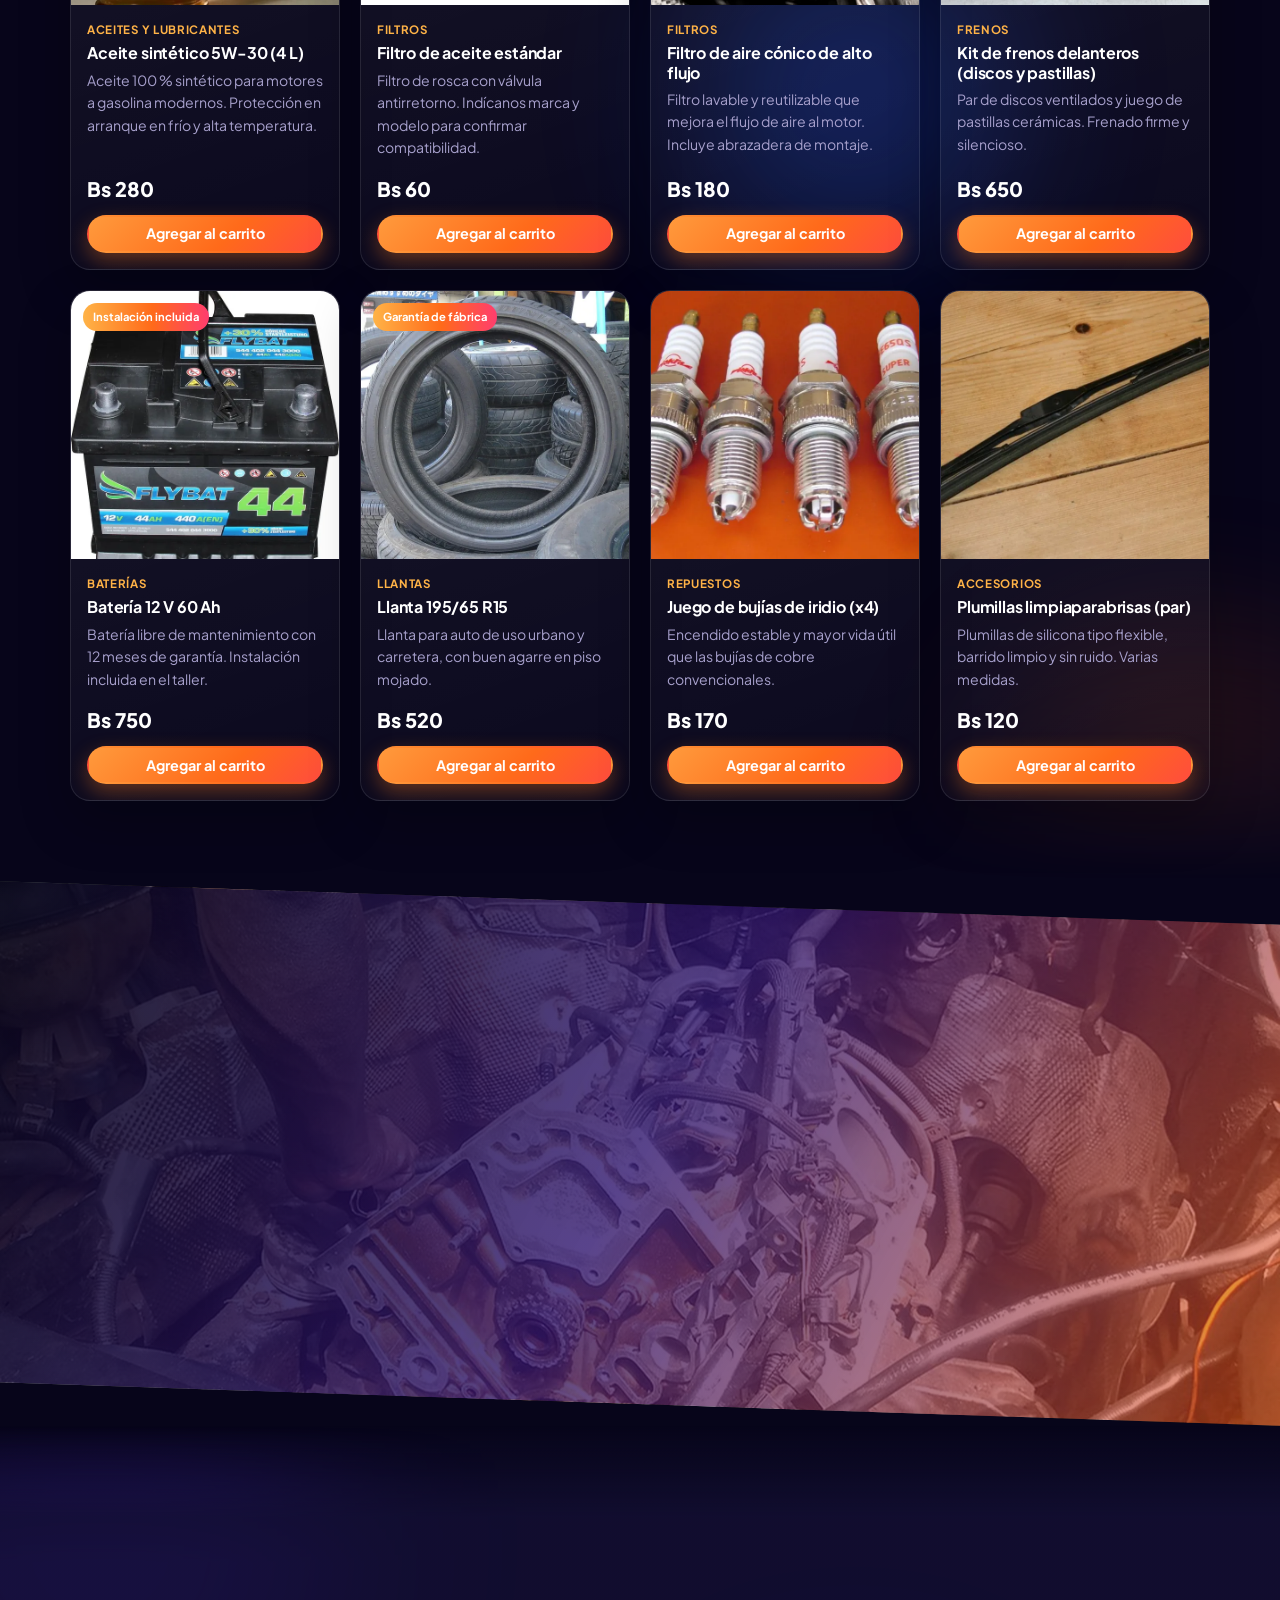
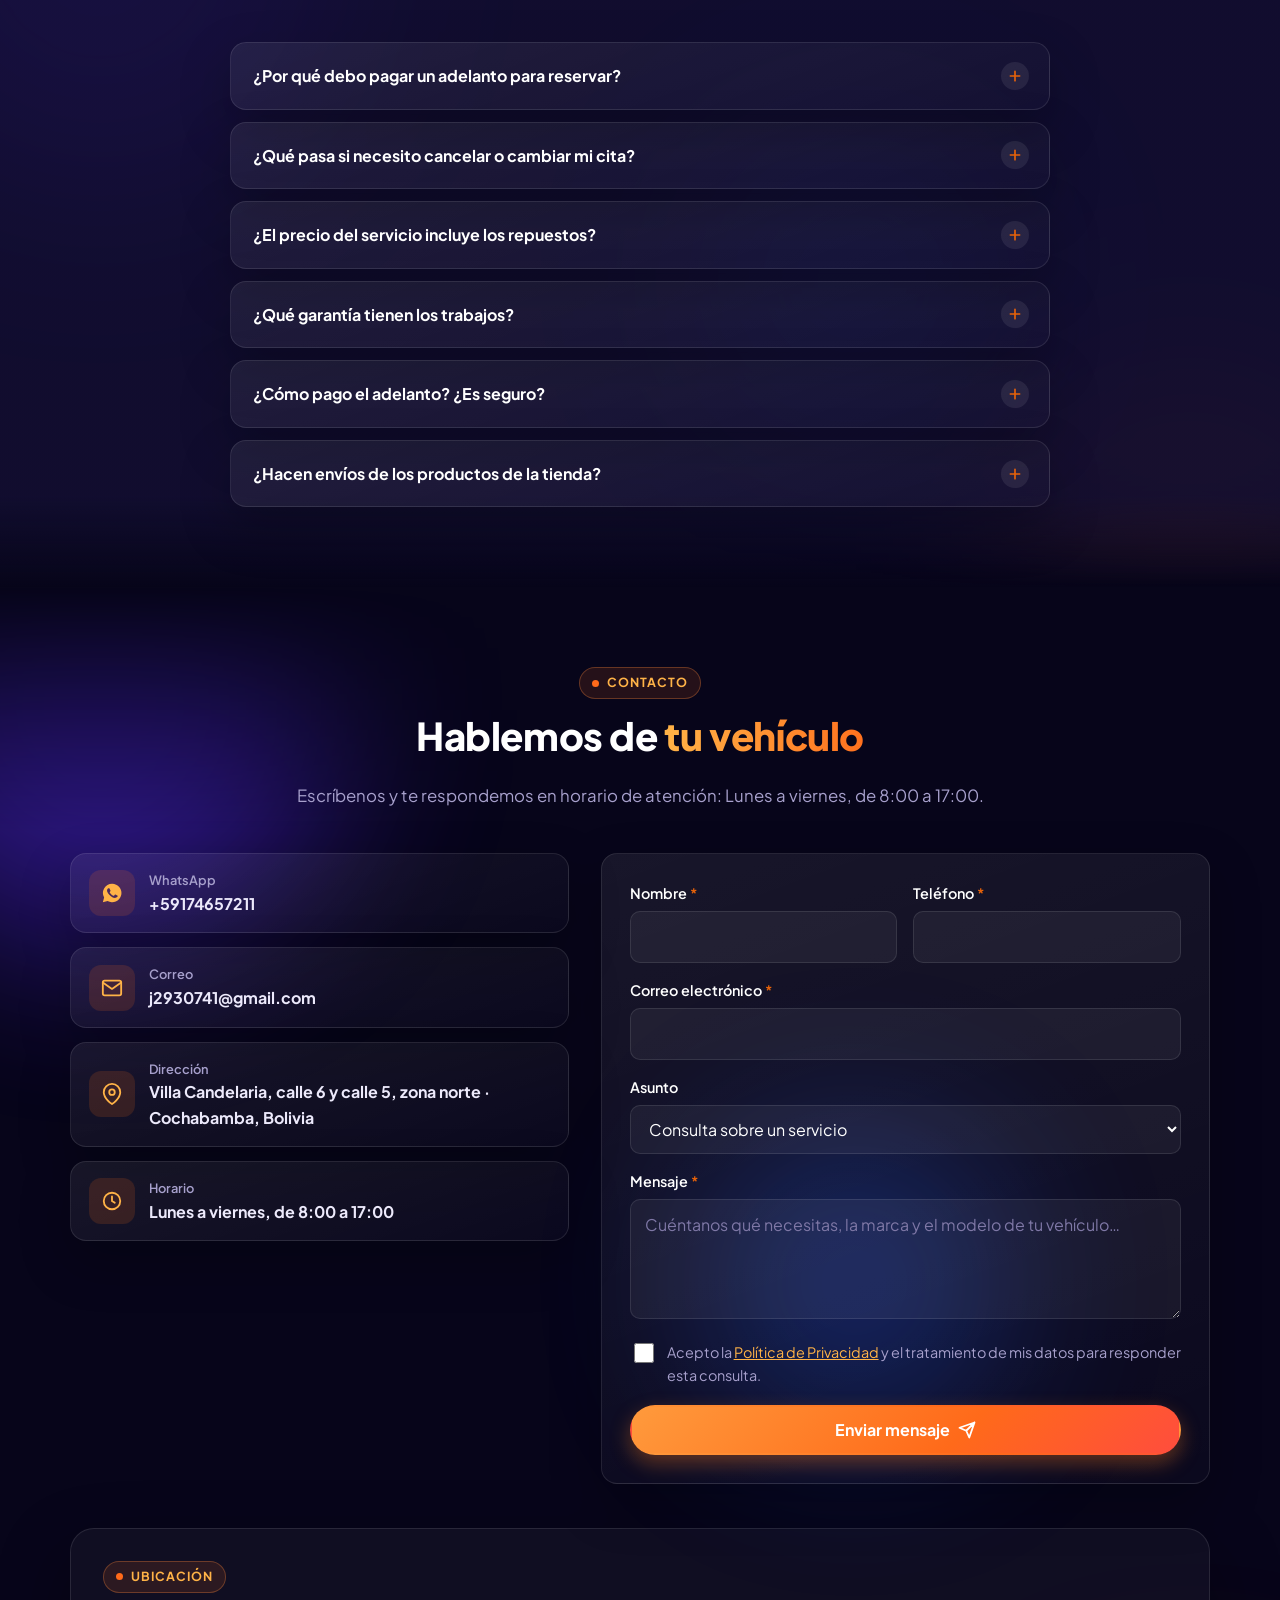
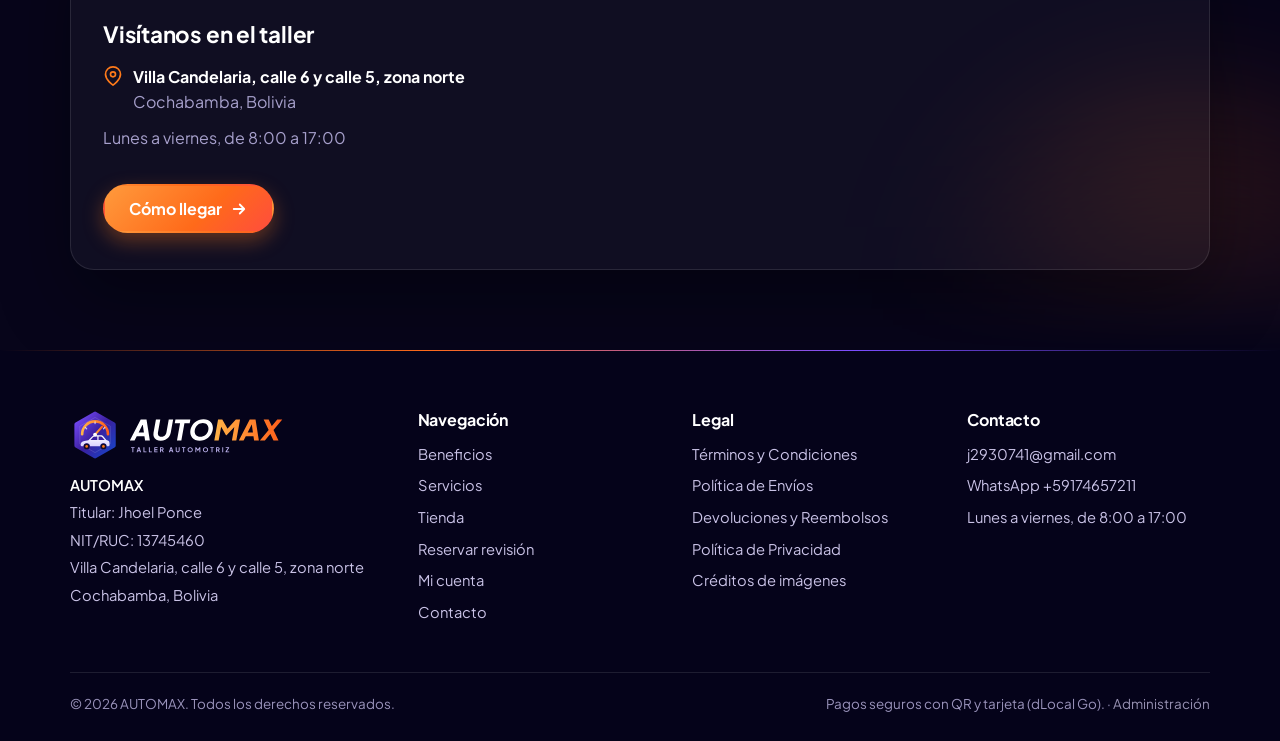
==== commit b4b60804: "Cuentas de clientes: registro, inicio de sesión, Mi cuenta y pestaña Clientes en el panel - cuenta.h" ====
--- a/index.html
+++ b/index.html
@@ -644,6 +644,7 @@
     <form class="carrito__checkout" id="checkout" hidden novalidate>
       <button type="button" class="btn btn--borde btn--sm" id="checkout-volver">← Volver al carrito</button>
       <h3>Datos para tu pedido</h3>
+      <p class="ck-cuenta" id="ck-cuenta"></p>
       <div class="campo"><label for="ck-nombre">Nombre completo <span class="req" aria-hidden="true">*</span></label><input id="ck-nombre" name="nombre" autocomplete="name" maxlength="80" required></div>
       <div class="campo"><label for="ck-telefono">Teléfono / WhatsApp <span class="req" aria-hidden="true">*</span></label><input id="ck-telefono" name="telefono" type="tel" autocomplete="tel" maxlength="20" required></div>
       <div class="campo"><label for="ck-correo">Correo electrónico <span class="req" aria-hidden="true">*</span></label><input id="ck-correo" name="correo" type="email" autocomplete="email" maxlength="120" required></div>
@@ -686,6 +687,7 @@
           <li><a href="#servicios">Servicios</a></li>
           <li><a href="#tienda">Tienda</a></li>
           <li><a href="reservar.html">Reservar revisión</a></li>
+          <li><a href="cuenta.html">Mi cuenta</a></li>
           <li><a href="#contacto">Contacto</a></li>
         </ul>
       </div>
@@ -710,7 +712,7 @@
     </div>
     <div class="footer__base">
       <span>© <span data-anio>2026</span> <span data-cfg="negocio.nombre">AUTOMAX</span>. Todos los derechos reservados.</span>
-      <span>Pagos seguros con QR y tarjeta (dLocal Go).</span>
+      <span>Pagos seguros con QR y tarjeta (dLocal Go). · <a href="admin.html" rel="nofollow">Administración</a></span>
     </div>
   </div>
 </footer>
--- a/assets/css/styles.css
+++ b/assets/css/styles.css
@@ -1147,3 +1147,49 @@
 .mapa__marco iframe { position: absolute; inset: 0; width: 100%; height: 100%; border: 0; filter: saturate(.9) contrast(1.05); }
 @media (max-width: 860px) { .mapa { grid-template-columns: 1fr; } .mapa__marco { min-height: 300px; } .mapa__info { padding: 24px; } }
 .nav a { padding: 8px 10px; }
+
+/* =====================================================================
+   v6 — Cuentas de clientes
+   ===================================================================== */
+.cuenta-btn { position: relative; display: inline-flex; align-items: center; justify-content: center; gap: 6px; height: 44px; min-width: 44px; padding: 0 12px; border-radius: 12px; background: rgba(255,255,255,.08); color: #fff; text-decoration: none; font-weight: 700; font-size: .88rem; transition: background .2s, transform .2s; }
+.cuenta-btn:hover { background: rgba(255,255,255,.16); transform: translateY(-1px); }
+.cuenta-btn svg { width: 20px; height: 20px; flex: none; }
+.cuenta-btn--activa { padding: 0 4px; }
+.cuenta-btn__ini { width: 34px; height: 34px; border-radius: 10px; display: grid; place-items: center; background: linear-gradient(135deg, #ffb347, #ff6a1a); color: #1a1033; font-weight: 800; font-size: .85rem; letter-spacing: .02em; }
+.cuenta-btn[aria-current="page"] { box-shadow: 0 0 0 2px rgba(255,122,26,.6); }
+@media (max-width: 1100px) { .cuenta-btn__txt { display: none; } .cuenta-btn { padding: 0; width: 44px; } }
+
+.cuenta-acceso { max-width: 460px; margin: 0 auto; }
+.cuenta-tabs { display: grid; grid-template-columns: 1fr 1fr; gap: 6px; padding: 6px; border-radius: 14px; background: rgba(255,255,255,.06); margin-bottom: 16px; }
+.cuenta-tabs button { border: 0; border-radius: 10px; padding: 12px; font: inherit; font-weight: 700; color: #cfc9ec; background: transparent; cursor: pointer; transition: background .2s, color .2s; }
+.cuenta-tabs button[aria-selected="true"] { background: linear-gradient(135deg, #ff9a3d, #ff6a1a); color: #fff; box-shadow: 0 8px 22px rgba(255,106,26,.3); }
+.cuenta-acceso .form { display: grid; gap: 12px; animation: fundido .3s ease; }
+.cuenta-acceso .form h2 { font-size: 1.35rem; margin: 0 0 4px; }
+.cuenta-acceso .form[hidden] { display: none; }
+.cuenta-ayuda { font-size: .85rem; margin: 4px 0 0; }
+.clave-campo { position: relative; }
+.clave-campo input { padding-right: 76px !important; }
+.ver-clave { position: absolute; right: 6px; top: 50%; transform: translateY(-50%); border: 0; background: rgba(255,255,255,.08); color: inherit; font: inherit; font-size: .8rem; font-weight: 700; padding: 7px 10px; border-radius: 8px; cursor: pointer; }
+.cuenta-beneficios { list-style: none; padding: 0; margin: 20px 0 0; display: grid; gap: 8px; }
+.cuenta-beneficios li { position: relative; padding-left: 28px; color: var(--texto-tenue); font-size: .92rem; }
+.cuenta-beneficios li::before { content: "✓"; position: absolute; left: 0; top: 0; width: 20px; height: 20px; border-radius: 50%; display: grid; place-items: center; font-size: .72rem; font-weight: 800; color: #1a1033; background: #ffb347; }
+
+.cuenta-cab { display: flex; flex-wrap: wrap; gap: 18px; align-items: center; padding: 22px; border-radius: 20px; background: rgba(255,255,255,.05); border: 1px solid rgba(255,255,255,.1); margin-bottom: 22px; }
+.cuenta-cab h2 { margin: 0; font-size: 1.5rem; }
+.cuenta-cab p { margin: 2px 0 0; }
+.cuenta-avatar { width: 64px; height: 64px; border-radius: 18px; display: grid; place-items: center; font-size: 1.4rem; font-weight: 800; color: #1a1033; background: linear-gradient(135deg, #ffb347, #ff6a1a); box-shadow: 0 10px 30px rgba(255,106,26,.35); }
+.cuenta-cab__acciones { margin-left: auto; display: flex; flex-wrap: wrap; gap: 8px; }
+.cuenta-grid { display: grid; grid-template-columns: 1.5fr 1fr; gap: 22px; align-items: start; }
+@media (max-width: 900px) { .cuenta-grid { grid-template-columns: 1fr; } .cuenta-cab__acciones { margin-left: 0; } }
+.cuenta-caja { padding: 22px; border-radius: 20px; background: rgba(255,255,255,.045); border: 1px solid rgba(255,255,255,.1); margin-bottom: 22px; display: grid; gap: 12px; }
+.cuenta-caja h3 { margin: 0; font-size: 1.1rem; color: #fff; }
+.cuenta-lista { display: grid; gap: 10px; }
+.cuenta-item { display: flex; justify-content: space-between; gap: 14px; align-items: center; padding: 14px 16px; border-radius: 14px; background: rgba(255,255,255,.04); border: 1px solid rgba(255,255,255,.08); color: inherit; text-decoration: none; transition: border-color .2s, transform .2s, background .2s; }
+.cuenta-item:hover { border-color: rgba(255,122,26,.55); background: rgba(255,122,26,.06); transform: translateY(-2px); }
+.cuenta-item b { color: #fff; margin-right: 8px; font-family: ui-monospace, Consolas, monospace; letter-spacing: .04em; }
+.cuenta-item small { display: block; margin-top: 6px; color: var(--texto-tenue); font-size: .84rem; }
+.cuenta-item strong { color: #fff; text-align: right; white-space: nowrap; }
+.cuenta-item em { display: block; font-style: normal; font-size: .78rem; color: #ffb347; margin-top: 2px; }
+.ck-cuenta { font-size: .86rem; margin: -4px 0 2px; padding: 10px 12px; border-radius: 10px; background: rgba(255,179,71,.1); color: var(--texto-tenue); }
+.ck-cuenta a { color: #ffb347; font-weight: 700; }
+.footer__base a { color: inherit; opacity: .75; }
